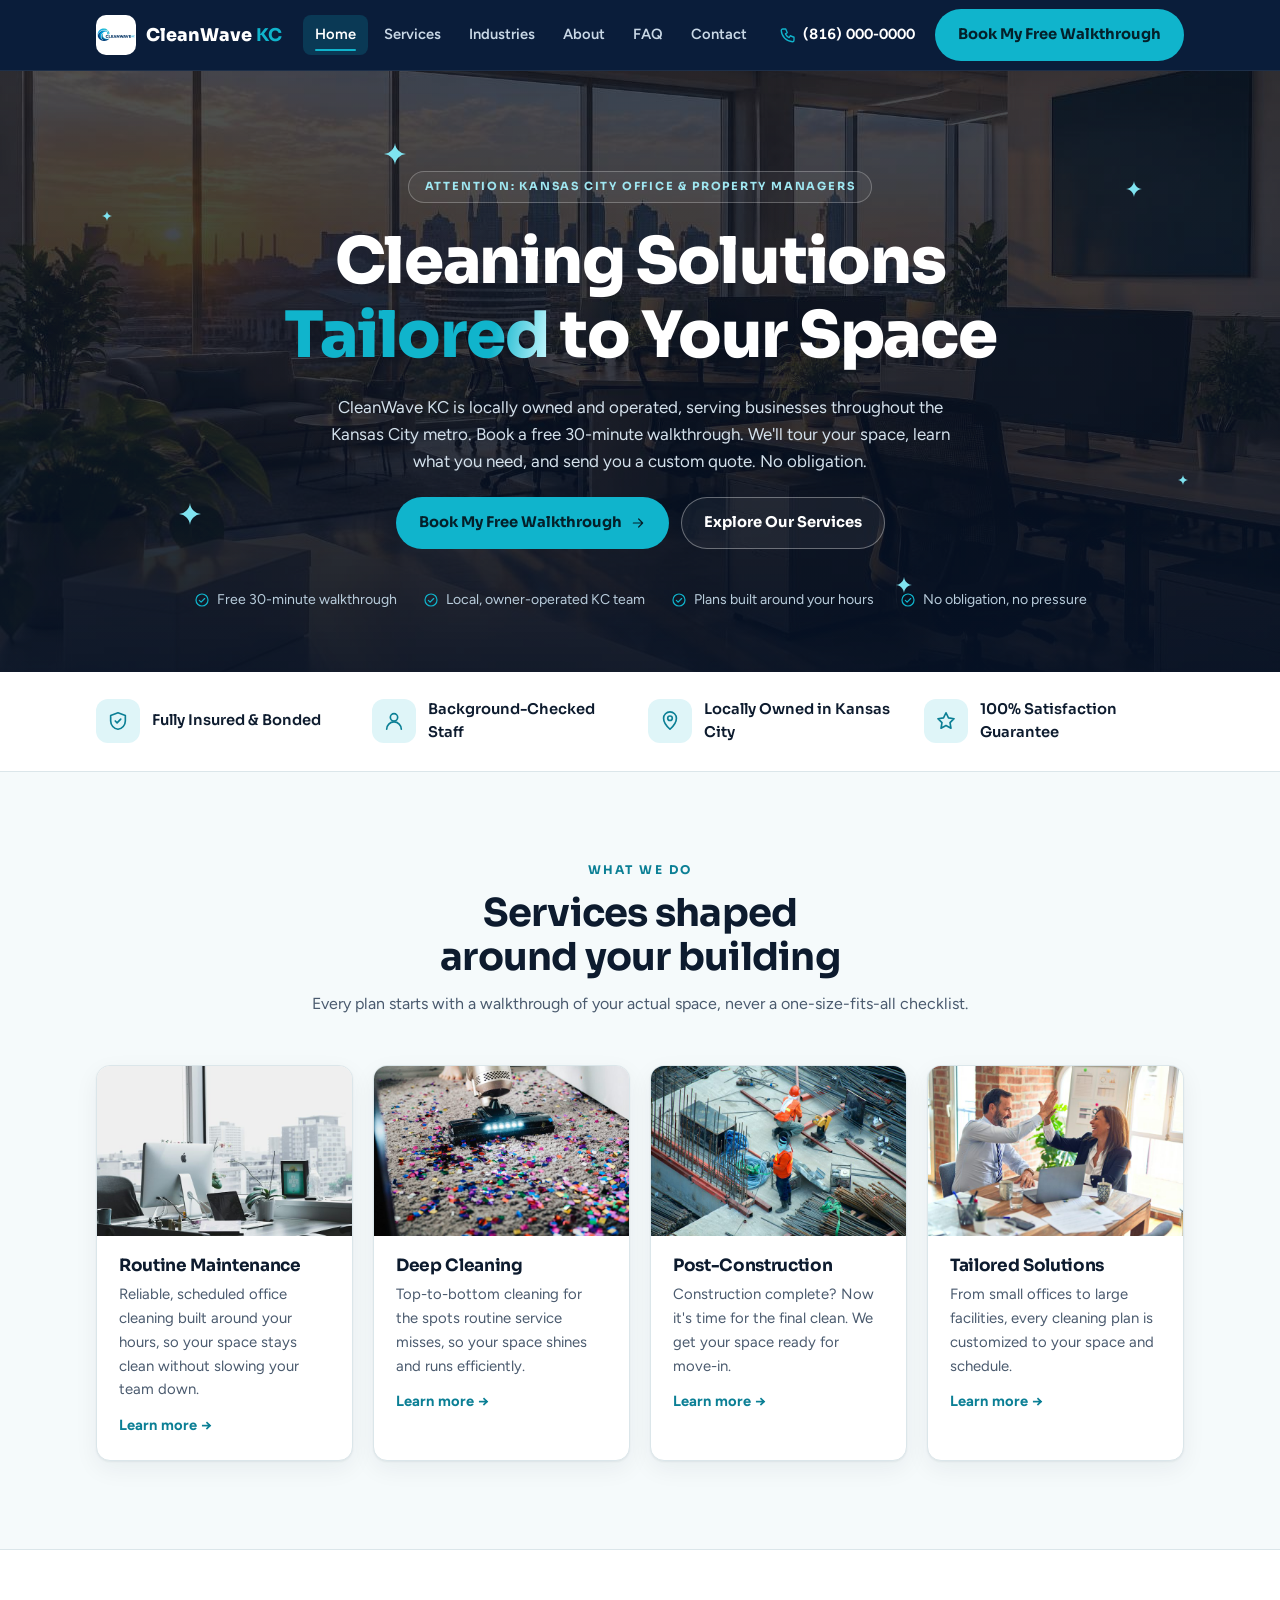
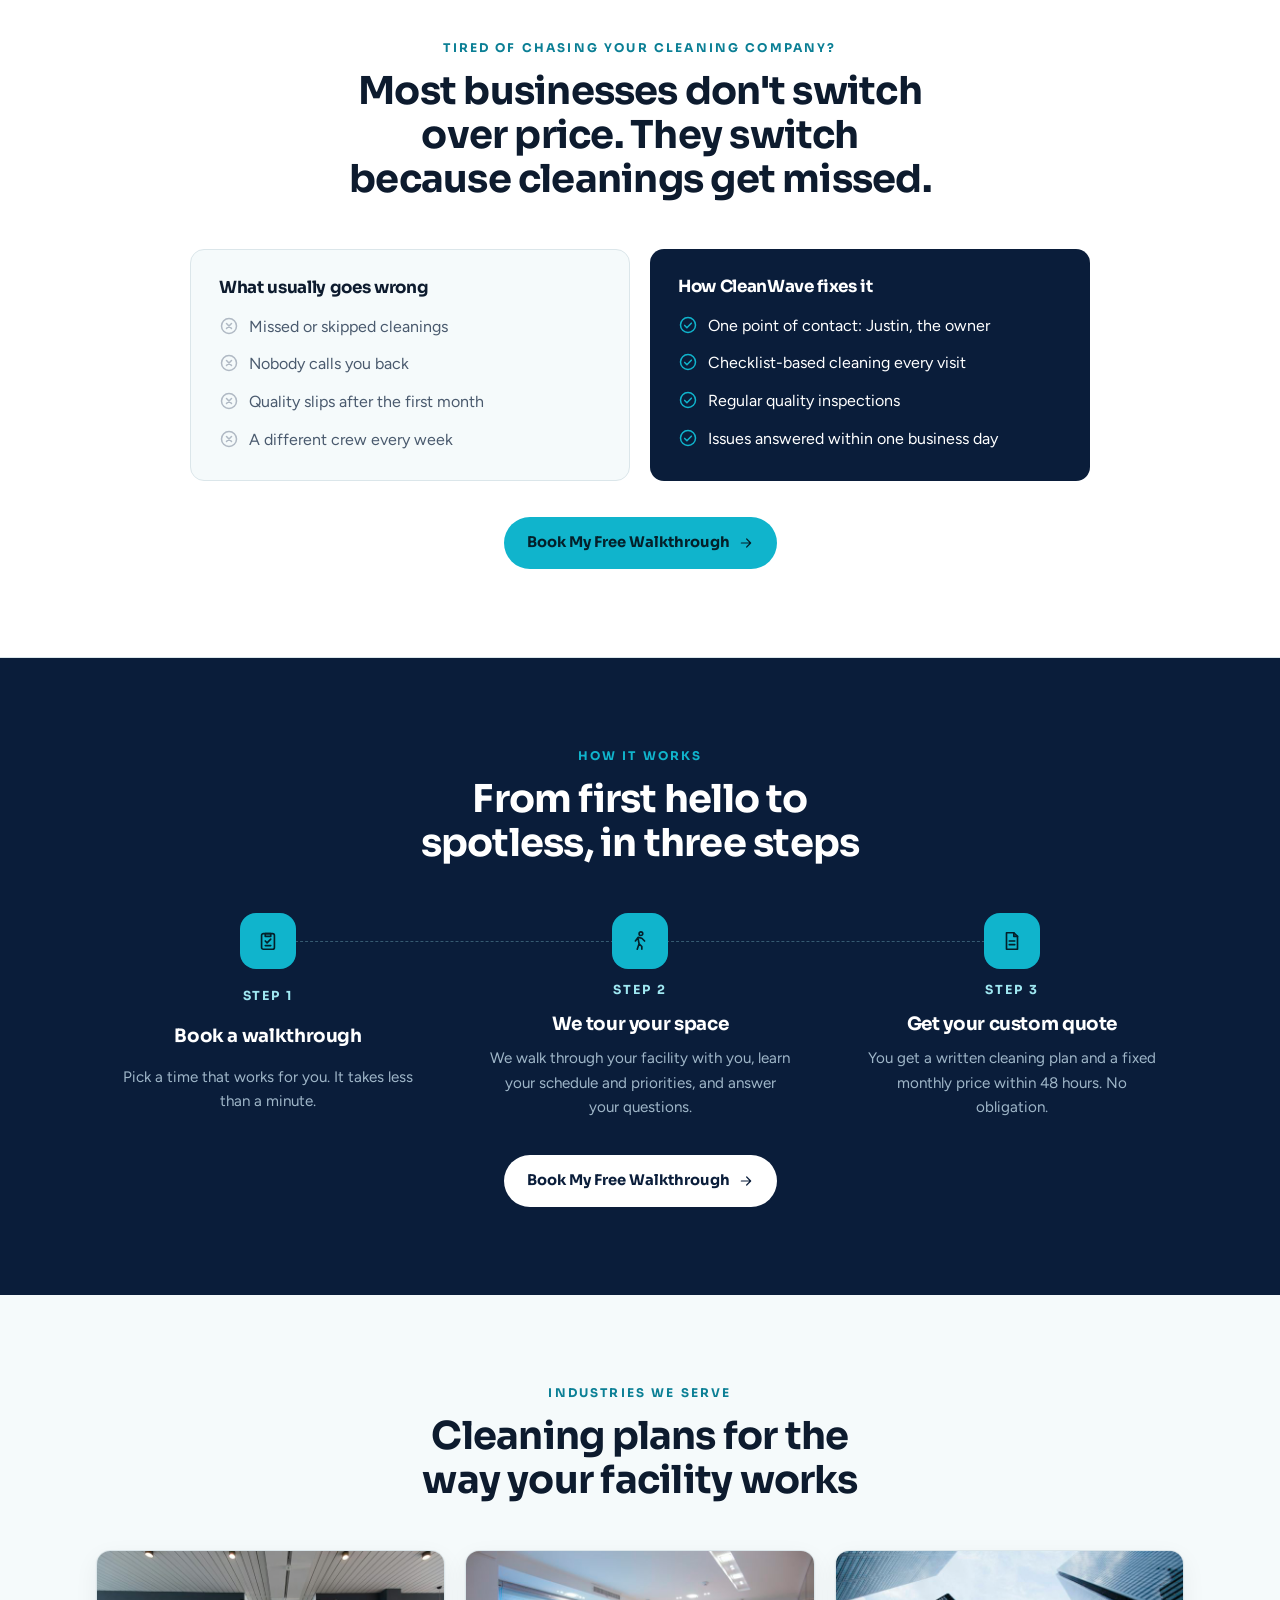
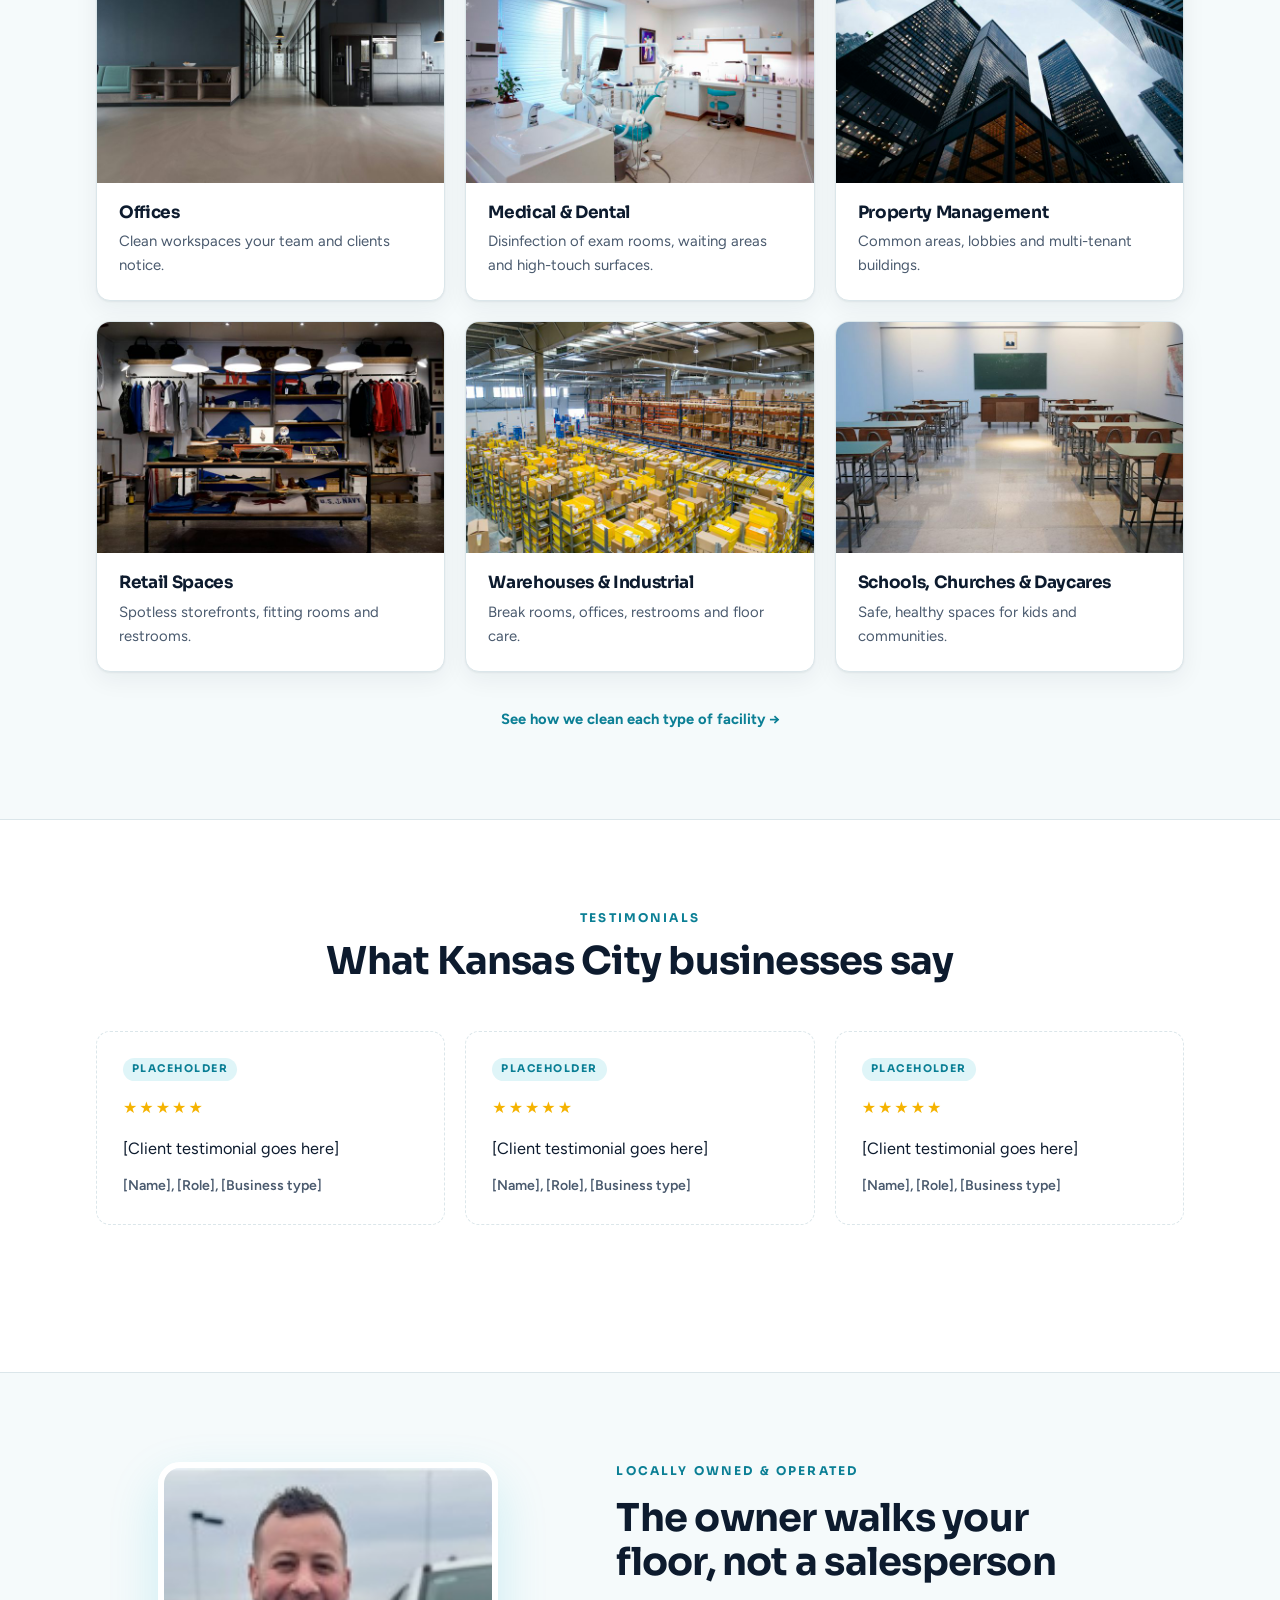
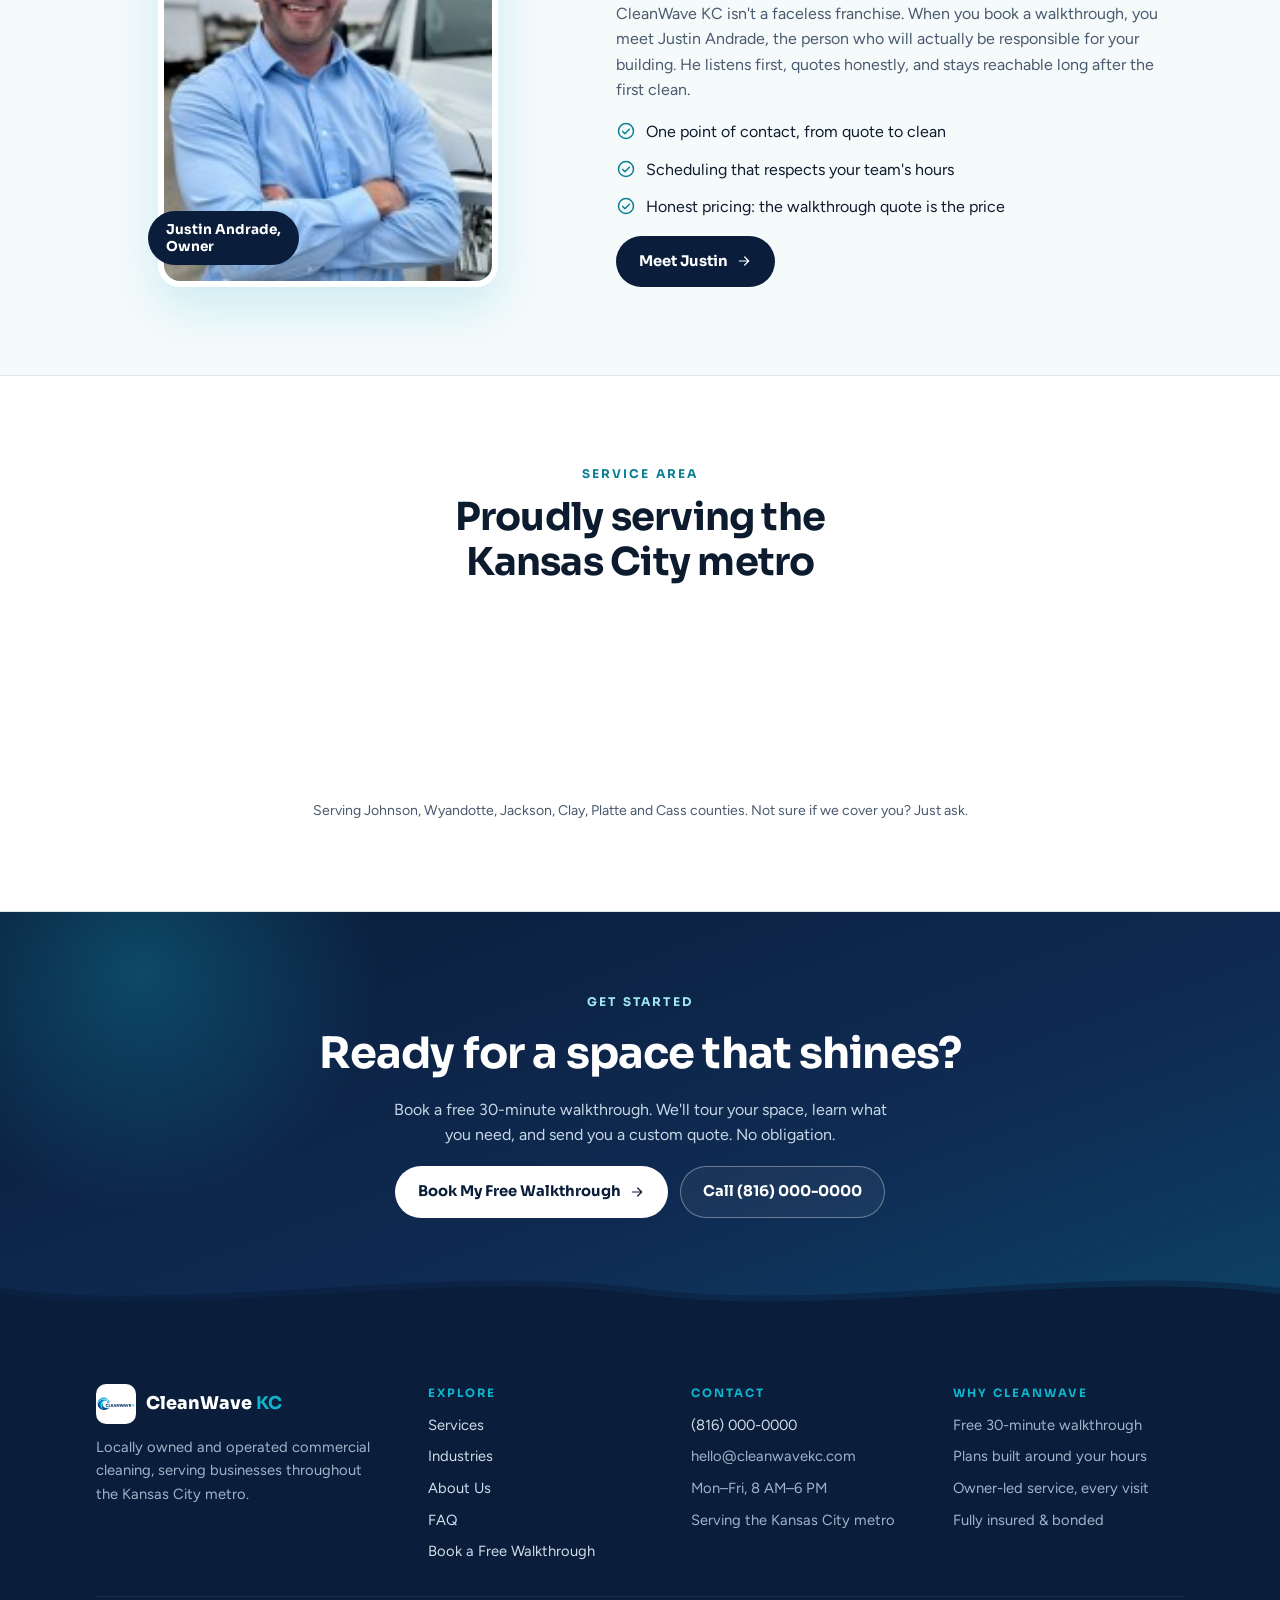
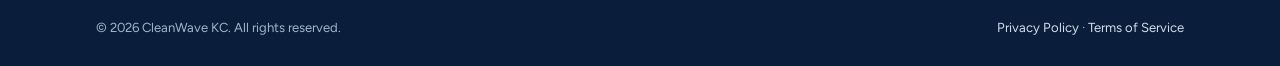
==== index.html @ 4d19da0a "CleanWave KC multi-page website Co-Authored-By: Claude Opus 5.5 <noreply@anthropic.com> Claude-Sessi" ====
<!doctype html>
<html lang="en">
<head>
<meta charset="utf-8">
<meta name="viewport" content="width=device-width, initial-scale=1, viewport-fit=cover">
<title>CleanWave KC</title>
<meta name="claude:viewport-fit-sides" content="cover">
<link rel="preconnect" href="https://fonts.googleapis.com"><link rel="preconnect" href="https://fonts.gstatic.com" crossorigin><link rel="stylesheet" href="https://fonts.googleapis.com/css2?family=Sora:wght@500;600;700;800&family=Figtree:wght@400;500;600;700&display=swap">
<link rel="stylesheet" href="styles.css">
<style>:root{padding-top:env(safe-area-inset-top,0px);padding-bottom:env(safe-area-inset-bottom,0px)}[hidden]{display:none!important}</style>
</head>
<body>
<svg width="0" height="0" style="position:absolute" aria-hidden="true"><defs>
<symbol id="i-check" viewBox="0 0 24 24"><circle cx="12" cy="12" r="9"/><path d="m8 12.5 2.7 2.7L16 9.8"/></symbol>
<symbol id="i-x" viewBox="0 0 24 24"><circle cx="12" cy="12" r="9"/><path d="m9 9 6 6M15 9l-6 6"/></symbol>
<symbol id="i-arrow" viewBox="0 0 24 24"><path d="M5 12h14M13 6l6 6-6 6"/></symbol>
<symbol id="i-phone" viewBox="0 0 24 24"><path d="M5 4h4l2 5-2.5 1.5a11 11 0 0 0 5 5L15 13l5 2v4a2 2 0 0 1-2 2A16 16 0 0 1 3 6a2 2 0 0 1 2-2"/></symbol>
<symbol id="i-mail" viewBox="0 0 24 24"><rect x="3" y="5" width="18" height="14" rx="2"/><path d="m3 7 9 6 9-6"/></symbol>
<symbol id="i-clock" viewBox="0 0 24 24"><circle cx="12" cy="12" r="9"/><path d="M12 7v5l3 2"/></symbol>
<symbol id="i-shield" viewBox="0 0 24 24"><path d="M12 3 4 6v6c0 4.5 3.4 8.3 8 9 4.6-.7 8-4.5 8-9V6z"/><path d="m9 12 2 2 4-4"/></symbol>
<symbol id="i-user" viewBox="0 0 24 24"><circle cx="12" cy="8" r="4"/><path d="M4 21a8 8 0 0 1 16 0"/></symbol>
<symbol id="i-pin" viewBox="0 0 24 24"><path d="M12 21s-7-6.2-7-12a7 7 0 0 1 14 0c0 5.8-7 12-7 12z"/><circle cx="12" cy="9" r="2.5"/></symbol>
<symbol id="i-star" viewBox="0 0 24 24"><path d="m12 3 2.7 5.6 6.1.9-4.4 4.3 1 6.1L12 17l-5.4 2.9 1-6.1-4.4-4.3 6.1-.9z"/></symbol>
<symbol id="i-cal" viewBox="0 0 24 24"><rect x="3" y="5" width="18" height="16" rx="2"/><path d="M3 10h18M8 3v4M16 3v4M9 15l2 2 4-4"/></symbol>
<symbol id="i-clip" viewBox="0 0 24 24"><rect x="5" y="4" width="14" height="17" rx="2"/><path d="M9 4h6v3H9zM9 12l2 2 4-4M9 17h6"/></symbol>
<symbol id="i-walk" viewBox="0 0 24 24"><circle cx="13" cy="4" r="2"/><path d="m9 21 2-6 3 3v3M7 12l3-4 4 1 3 3M11 15l-1-5"/></symbol>
<symbol id="i-doc" viewBox="0 0 24 24"><path d="M6 3h8l4 4v14H6z"/><path d="M14 3v4h4M9 12h6M9 16h6"/></symbol>
<symbol id="i-search" viewBox="0 0 24 24"><circle cx="11" cy="11" r="6"/><path d="m20 20-4.5-4.5"/></symbol>
<symbol id="i-chat" viewBox="0 0 24 24"><path d="M4 5h16v11H9l-5 4z"/></symbol>
<symbol id="i-bolt" viewBox="0 0 24 24"><path d="M13 3 5 14h6l-1 7 8-11h-6z"/></symbol>
<symbol id="i-menu" viewBox="0 0 24 24"><path d="M4 7h16M4 12h16M4 17h16"/></symbol>
<symbol id="i-leaf" viewBox="0 0 24 24"><path d="M5 19c0-8 5-14 15-14 0 10-6 15-14 15"/><path d="M5 19 13 11"/></symbol>
<symbol id="i-key" viewBox="0 0 24 24"><circle cx="8" cy="14" r="4"/><path d="m11 11 9-9M17 5l2 2M15 7l2 2"/></symbol>
</defs></svg>
<header class="top">
  <div class="wrap">
    <a class="logo" href="index.html"><img src="img/logo.png" alt="CleanWave KC logo"><span>CleanWave <b>KC</b></span></a>
    <nav class="nav" aria-label="Main"><a href="index.html" aria-current="page">Home</a><a href="services.html">Services</a><a href="industries.html">Industries</a><a href="about.html">About</a><a href="faq.html">FAQ</a><a href="quote.html">Contact</a></nav>
    <a class="phone" href="tel:+18160000000"><svg class="ico"><use href="#i-phone"/></svg>(816) 000-0000</a>
    <a class="btn btn-teal" href="quote.html">Book My Free Walkthrough</a>
    <button class="burger" id="burger" aria-label="Open menu" aria-expanded="false"><svg class="ico" style="width:26px;height:26px"><use href="#i-menu"/></svg></button>
  </div>
  <nav class="mnav" id="mnav" aria-label="Mobile"><a href="index.html" aria-current="page">Home</a><a href="services.html">Services</a><a href="industries.html">Industries</a><a href="about.html">About</a><a href="faq.html">FAQ</a><a href="quote.html">Contact</a><a href="tel:+18160000000">Call (816) 000-0000</a><a class="btn btn-teal" href="quote.html">Book My Free Walkthrough</a></nav>
</header>
<main>
<section class="hero" style="background-image:url('img/hero.jpg')">
  <div class="wrap">
    <span class="pill">Attention: Kansas City office &amp; property managers</span>
    <h1>Cleaning Solutions <em>Tailored</em> to Your Space</h1>
    <p class="lede">CleanWave KC is locally owned and operated, serving businesses throughout the Kansas City metro. Book a free 30-minute walkthrough. We'll tour your space, learn what you need, and send you a custom quote. No obligation.</p>
    <div class="ctas"><a class="btn btn-teal" href="quote.html">Book My Free Walkthrough <svg class="ico"><use href="#i-arrow"/></svg></a><a class="btn btn-ghost" href="services.html">Explore Our Services</a></div>
    <div class="proof"><span><svg class="ico"><use href="#i-check"/></svg>Free 30-minute walkthrough</span><span><svg class="ico"><use href="#i-check"/></svg>Local, owner-operated KC team</span><span><svg class="ico"><use href="#i-check"/></svg>Plans built around your hours</span><span><svg class="ico"><use href="#i-check"/></svg>No obligation, no pressure</span></div>
  </div>
</section>
<section class="trust" aria-label="Why businesses trust us"><div class="wrap">
  <div><span class="badge"><svg class="ico"><use href="#i-shield"/></svg></span>Fully Insured &amp; Bonded</div>
  <div><span class="badge"><svg class="ico"><use href="#i-user"/></svg></span>Background-Checked Staff</div>
  <div><span class="badge"><svg class="ico"><use href="#i-pin"/></svg></span>Locally Owned in Kansas City</div>
  <div><span class="badge"><svg class="ico"><use href="#i-star"/></svg></span>100% Satisfaction Guarantee</div>
</div></section>
<section class="sec"><div class="wrap">
  <div class="head"><span class="eyebrow">What we do</span><h2>Services shaped around your building</h2><p>Every plan starts with a walkthrough of your actual space, never a one-size-fits-all checklist.</p></div>
  <div class="grid g4"><a class="pcard" href="services.html#routine"><img src="img/svc-routine.jpg" alt="" loading="lazy"><div><h3>Routine Maintenance</h3><p>Reliable, scheduled office cleaning built around your hours, so your space stays clean without slowing your team down.</p><span class="link">Learn more →</span></div></a><a class="pcard" href="services.html#deep"><img src="img/svc-deep.jpg" alt="" loading="lazy"><div><h3>Deep Cleaning</h3><p>Top-to-bottom cleaning for the spots routine service misses, so your space shines and runs efficiently.</p><span class="link">Learn more →</span></div></a><a class="pcard" href="services.html#post"><img src="img/svc-post.jpg" alt="" loading="lazy"><div><h3>Post-Construction</h3><p>Construction complete? Now it's time for the final clean. We get your space ready for move-in.</p><span class="link">Learn more →</span></div></a><a class="pcard" href="services.html#tailored"><img src="img/svc-tailored.jpg" alt="" loading="lazy"><div><h3>Tailored Solutions</h3><p>From small offices to large facilities, every cleaning plan is customized to your space and schedule.</p><span class="link">Learn more →</span></div></a></div>
</div></section>
<section class="sec alt"><div class="wrap">
  <div class="head"><span class="eyebrow">Tired of chasing your cleaning company?</span><h2>Most businesses don't switch over price. They switch because cleanings get missed.</h2></div>
  <div class="vs">
    <div class="bad"><h3>What usually goes wrong</h3><ul class="ticks"><li><svg class="ico"><use href="#i-x"/></svg>Missed or skipped cleanings</li><li><svg class="ico"><use href="#i-x"/></svg>Nobody calls you back</li><li><svg class="ico"><use href="#i-x"/></svg>Quality slips after the first month</li><li><svg class="ico"><use href="#i-x"/></svg>A different crew every week</li></ul></div>
    <div class="good"><h3>How CleanWave fixes it</h3><ul class="ticks"><li><svg class="ico"><use href="#i-check"/></svg>One point of contact: Justin, the owner</li><li><svg class="ico"><use href="#i-check"/></svg>Checklist-based cleaning every visit</li><li><svg class="ico"><use href="#i-check"/></svg>Regular quality inspections</li><li><svg class="ico"><use href="#i-check"/></svg>Issues answered within one business day</li></ul></div>
  </div>
  <div class="center"><a class="btn btn-teal" href="quote.html">Book My Free Walkthrough <svg class="ico"><use href="#i-arrow"/></svg></a></div>
</div></section>
<section class="sec band"><div class="wrap">
  <div class="head"><span class="eyebrow">How it works</span><h2>From first hello to spotless, in three steps</h2></div>
  <div class="steps">
  <div class="step"><span class="badge"><svg class="ico"><use href="#i-clip"/></svg></span><span class="num">Step 1</span><h3>Book a walkthrough</h3><p>Pick a time that works for you. It takes less than a minute.</p></div>
  <div class="step"><span class="badge"><svg class="ico"><use href="#i-walk"/></svg></span><span class="num">Step 2</span><h3>We tour your space</h3><p>We walk through your facility with you, learn your schedule and priorities, and answer your questions.</p></div>
  <div class="step"><span class="badge"><svg class="ico"><use href="#i-doc"/></svg></span><span class="num">Step 3</span><h3>Get your custom quote</h3><p>You get a written cleaning plan and a fixed monthly price within 48 hours. No obligation.</p></div>
</div>
  <div class="center"><a class="btn btn-white" href="quote.html">Book My Free Walkthrough <svg class="ico"><use href="#i-arrow"/></svg></a></div>
</div></section>
<section class="sec"><div class="wrap">
  <div class="head"><span class="eyebrow">Industries we serve</span><h2>Cleaning plans for the way your facility works</h2></div>
  <div class="grid g3"><a class="pcard" href="industries.html"><img src="img/ind-office.jpg" alt="" loading="lazy"><div><h3>Offices</h3><p>Clean workspaces your team and clients notice.</p></div></a><a class="pcard" href="industries.html"><img src="img/ind-medical.jpg" alt="" loading="lazy"><div><h3>Medical &amp; Dental</h3><p>Disinfection of exam rooms, waiting areas and high-touch surfaces.</p></div></a><a class="pcard" href="industries.html"><img src="img/ind-property.jpg" alt="" loading="lazy"><div><h3>Property Management</h3><p>Common areas, lobbies and multi-tenant buildings.</p></div></a><a class="pcard" href="industries.html"><img src="img/ind-retail.jpg" alt="" loading="lazy"><div><h3>Retail Spaces</h3><p>Spotless storefronts, fitting rooms and restrooms.</p></div></a><a class="pcard" href="industries.html"><img src="img/ind-warehouse.jpg" alt="" loading="lazy"><div><h3>Warehouses &amp; Industrial</h3><p>Break rooms, offices, restrooms and floor care.</p></div></a><a class="pcard" href="industries.html"><img src="img/ind-school.jpg" alt="" loading="lazy"><div><h3>Schools, Churches &amp; Daycares</h3><p>Safe, healthy spaces for kids and communities.</p></div></a></div>
  <div class="center"><a class="link" href="industries.html">See how we clean each type of facility →</a></div>
</div></section>
<section class="sec alt"><div class="wrap">
  <div class="head"><span class="eyebrow">Testimonials</span><h2>What Kansas City businesses say</h2></div>
  <div class="grid g3"><figure class="quote-card"><span class="ph">Placeholder</span><span class="stars" aria-label="5 stars">★★★★★</span><blockquote>[Client testimonial goes here]</blockquote><figcaption class="who">[Name], [Role], [Business type]</figcaption></figure><figure class="quote-card"><span class="ph">Placeholder</span><span class="stars" aria-label="5 stars">★★★★★</span><blockquote>[Client testimonial goes here]</blockquote><figcaption class="who">[Name], [Role], [Business type]</figcaption></figure><figure class="quote-card"><span class="ph">Placeholder</span><span class="stars" aria-label="5 stars">★★★★★</span><blockquote>[Client testimonial goes here]</blockquote><figcaption class="who">[Name], [Role], [Business type]</figcaption></figure></div>
  <div class="center"><a class="link" href="#">See our Google reviews → <span class="note">(link placeholder)</span></a></div>
</div></section>
<section class="sec"><div class="wrap owner">
  <div class="photo"><img src="img/justin.jpg" alt="Justin Andrade, owner of CleanWave KC"><span class="tag">Justin Andrade,<br>Owner</span></div>
  <div class="copy">
    <span class="eyebrow">Locally owned &amp; operated</span>
    <h2>The owner walks your floor, not a salesperson</h2>
    <p>CleanWave KC isn't a faceless franchise. When you book a walkthrough, you meet Justin Andrade, the person who will actually be responsible for your building. He listens first, quotes honestly, and stays reachable long after the first clean.</p>
    <ul class="ticks"><li><svg class="ico"><use href="#i-check"/></svg>One point of contact, from quote to clean</li><li><svg class="ico"><use href="#i-check"/></svg>Scheduling that respects your team's hours</li><li><svg class="ico"><use href="#i-check"/></svg>Honest pricing: the walkthrough quote is the price</li></ul>
    <div><a class="btn btn-navy" href="about.html">Meet Justin <svg class="ico"><use href="#i-arrow"/></svg></a></div>
  </div>
</div></section>
<section class="sec alt" id="area"><div class="wrap">
  <div class="head"><span class="eyebrow">Service area</span><h2>Proudly serving the Kansas City metro</h2></div>
  <div class="chips"><span>Kansas City, MO</span><span>Kansas City, KS</span><span>Overland Park</span><span>Olathe</span><span>Lenexa</span><span>Shawnee</span><span>Leawood</span><span>Lee's Summit</span><span>Independence</span><span>Blue Springs</span><span>North Kansas City</span><span>Liberty</span><span>Raytown</span><span>Gladstone</span></div>
  <p class="note area-note">Serving Johnson, Wyandotte, Jackson, Clay, Platte and Cass counties. Not sure if we cover you? Just ask.</p>
</div></section>
<section class="cta"><div class="wrap">
  <span class="eyebrow" style="color:#9fe7f1">Get started</span>
  <h2>Ready for a space that shines?</h2><p>Book a free 30-minute walkthrough. We'll tour your space, learn what you need, and send you a custom quote. No obligation.</p>
  <div class="ctas"><a class="btn btn-white" href="quote.html">Book My Free Walkthrough <svg class="ico"><use href="#i-arrow"/></svg></a><a class="btn btn-ghost" href="tel:+18160000000">Call (816) 000-0000</a></div>
</div></section>
</main>
<footer>
  <div class="wrap">
    <div>
      <a class="logo" href="index.html"><img src="img/logo.png" alt=""><span>CleanWave <b>KC</b></span></a>
      <p style="font-size:.92rem;max-width:32ch">Locally owned and operated commercial cleaning, serving businesses throughout the Kansas City metro.</p>
    </div>
    <div><h4>Explore</h4><ul><li><a href="services.html">Services</a></li><li><a href="industries.html">Industries</a></li><li><a href="about.html">About Us</a></li><li><a href="faq.html">FAQ</a></li><li><a href="quote.html">Book a Free Walkthrough</a></li></ul></div>
    <div><h4>Contact</h4><ul><li><a href="tel:+18160000000">(816) 000-0000</a></li><li>hello@cleanwavekc.com</li><li>Mon–Fri, 8 AM–6 PM</li><li>Serving the Kansas City metro</li></ul></div>
    <div><h4>Why CleanWave</h4><ul><li>Free 30-minute walkthrough</li><li>Plans built around your hours</li><li>Owner-led service, every visit</li><li>Fully insured &amp; bonded</li></ul></div>
    <div class="legal"><span>© 2026 CleanWave KC. All rights reserved.</span><span><a href="privacy-policy.html">Privacy Policy</a> · <a href="terms.html">Terms of Service</a></span></div>
  </div>
</footer>
<script src="site.js"></script>
</body>
</html>
---- styles.css ----
/* CleanWave KC — shared styles. Layout: navy brand bands alternate with pale-mist sections in one 1120px column. */
:root{
  --navy:#0a1d3a; --teal:#10b4cc; --teal-ink:#0b7f95; --teal-soft:#dff5f8;
  --bg:#f5fafb; --surface:#ffffff; --ink:#0d1b2e; --ink-2:#4a5a6e; --line:#dbe6ea; --muted-x:#b0b9c4;
  --on-band:#eaf4f7; --on-band-2:#9fb6c8; --band:#0a1d3a; --band-2:#0f2a52; --btn-dark:#0a1d3a;
  --display:"Sora",ui-sans-serif,system-ui,-apple-system,"Segoe UI",sans-serif;
  --body:"Figtree",ui-sans-serif,system-ui,-apple-system,"Segoe UI",sans-serif;
  --r:14px; --shadow:0 1px 2px rgba(10,29,58,.06),0 8px 24px rgba(10,29,58,.06);
}
@media (prefers-color-scheme: dark){:root:not([data-theme="light"]){
  --bg:#07131f; --surface:#0e1e30; --ink:#e8f1f6; --ink-2:#a3b4c5; --line:#1d3247; --muted-x:#5d6f82;
  --teal-ink:#4fd3e6; --teal-soft:#0f3340; --band:#040d18; --band-2:#0a1c33; --btn-dark:#10b4cc;
  --shadow:0 1px 2px rgba(0,0,0,.3),0 8px 24px rgba(0,0,0,.25); color-scheme:dark }}
:root[data-theme="dark"]{
  --bg:#07131f; --surface:#0e1e30; --ink:#e8f1f6; --ink-2:#a3b4c5; --line:#1d3247; --muted-x:#5d6f82;
  --teal-ink:#4fd3e6; --teal-soft:#0f3340; --band:#040d18; --band-2:#0a1c33; --btn-dark:#10b4cc;
  --shadow:0 1px 2px rgba(0,0,0,.3),0 8px 24px rgba(0,0,0,.25); color-scheme:dark }

*{box-sizing:border-box}
html{scroll-behavior:smooth}
@media (prefers-reduced-motion:reduce){html{scroll-behavior:auto}*{transition:none!important}}
body{margin:0;background:var(--bg);color:var(--ink);font-family:var(--body);font-size:16px;line-height:1.6;-webkit-font-smoothing:antialiased}
body::before{content:"";position:fixed;inset:0 0 auto;height:env(safe-area-inset-top,0px);z-index:60;background:var(--navy)}
img{max-width:100%}
h1,h2,h3{font-family:var(--display);line-height:1.15;text-wrap:balance;margin:0;letter-spacing:-.02em}
p{margin:0}
a{color:inherit}
:focus-visible{outline:3px solid var(--teal);outline-offset:3px;border-radius:6px}
.wrap{max-width:1120px;margin:0 auto;padding-left:max(16px,env(safe-area-inset-left,0px));padding-right:max(16px,env(safe-area-inset-right,0px))}
.sec{padding-block:88px}
.sec.tight{padding-top:0}
.eyebrow{font-family:var(--display);font-size:.75rem;font-weight:700;letter-spacing:.18em;text-transform:uppercase;color:var(--teal-ink)}
.head{display:grid;gap:12px;max-width:660px;margin:0 auto 48px;text-align:center}
.head h2{font-size:clamp(1.7rem,3.4vw,2.4rem)}
.head p{color:var(--ink-2)}
.btn{display:inline-flex;align-items:center;gap:8px;font-family:var(--display);font-weight:700;font-size:.92rem;text-decoration:none;border-radius:999px;padding:13px 22px;border:1.5px solid transparent;cursor:pointer;transition:transform .15s;white-space:nowrap}
.btn:hover{transform:translateY(-1px)}
.btn-teal{background:var(--teal);color:#04202a}
.btn-ghost{border-color:rgba(255,255,255,.35);color:#fff;background:rgba(255,255,255,.05)}
.btn-white{background:#fff;color:#0a1d3a}
.btn-navy{background:var(--btn-dark);color:#fff}
.ico{width:22px;height:22px;stroke:currentColor;fill:none;stroke-width:1.8;stroke-linecap:round;stroke-linejoin:round}
.btn .ico{width:16px;height:16px}
.center{display:flex;justify-content:center;margin-top:36px}
.link{font-weight:700;font-size:.92rem;color:var(--teal-ink);text-decoration:none}
.link:hover{text-decoration:underline}
.note{font-size:.88rem;color:var(--ink-2)}

/* header */
.top{position:sticky;top:env(safe-area-inset-top,0px);z-index:50;background:var(--navy);color:#fff;border-bottom:1px solid rgba(255,255,255,.08)}
.top .wrap{display:flex;align-items:center;gap:20px;height:70px}
.logo{display:flex;align-items:center;gap:10px;text-decoration:none;font-family:var(--display);font-weight:800;font-size:1.1rem;color:#fff}
.logo img{width:40px;height:40px;border-radius:10px;background:#fff}
.logo b{color:var(--teal)}
.nav{display:flex;gap:4px;margin-left:auto}
.nav a{text-decoration:none;font-weight:600;font-size:.92rem;color:#c9d8e6;padding:8px 12px;border-radius:8px}
.nav a:hover{color:#fff;background:rgba(255,255,255,.06)}
.nav a[aria-current="page"]{color:#fff;background:rgba(16,180,204,.18)}
.phone{display:flex;align-items:center;gap:6px;text-decoration:none;font-weight:700;font-size:.92rem;font-variant-numeric:tabular-nums;color:#fff}
.phone .ico{width:18px;height:18px;color:var(--teal)}
.burger{display:none;margin-left:auto;background:none;border:0;color:#fff;padding:8px;cursor:pointer}
.mnav{display:none}
@media (max-width:1060px){
  .nav,.top .phone,.top .btn{display:none}
  .burger{display:block}
  .mnav.open{display:grid;gap:2px;padding:6px max(16px,env(safe-area-inset-right,0px)) 18px max(16px,env(safe-area-inset-left,0px));background:var(--navy)}
  .mnav a{padding:11px 0;text-decoration:none;font-weight:600;color:#dbe7f1;border-bottom:1px solid rgba(255,255,255,.07)}
  .mnav a[aria-current="page"]{color:var(--teal)}
  .mnav .btn{margin-top:12px;justify-content:center;border:0;color:#04202a}
}

/* heroes */
.hero{position:relative;color:#fff;background:#0a1d3a center/cover no-repeat;overflow:hidden}
.hero::before{content:"";position:absolute;inset:0;background:linear-gradient(180deg,rgba(6,18,38,.7) 0%,rgba(6,18,38,.8) 60%,rgba(6,18,38,.93) 100%)}
.hero .wrap{position:relative;display:grid;justify-items:center;text-align:center;gap:22px;padding-block:100px 60px}
.pill{border:1px solid rgba(255,255,255,.25);border-radius:999px;padding:6px 16px;font-family:var(--display);font-size:.7rem;font-weight:700;letter-spacing:.16em;color:#9fe7f1;background:rgba(255,255,255,.05);text-transform:uppercase}
.hero h1{font-size:clamp(2.3rem,6vw,4rem);font-weight:800;max-width:15ch}
.hero h1 em{font-style:normal;color:var(--teal)}
.hero .lede{max-width:58ch;color:#d4e1ec;font-size:1.06rem}
.ctas{display:flex;gap:12px;flex-wrap:wrap;justify-content:center}
.proof{display:flex;flex-wrap:wrap;justify-content:center;gap:10px 26px;margin-top:18px;font-size:.88rem;color:#b9cddc}
.proof span{display:flex;align-items:center;gap:7px}
.proof .ico{width:16px;height:16px;color:var(--teal)}
/* inner page hero: left-aligned, image shows through more */
.phero::before{background:linear-gradient(90deg,rgba(6,18,38,.92) 0%,rgba(6,18,38,.75) 45%,rgba(6,18,38,.35) 100%)}
.phero .wrap{justify-items:start;text-align:left;padding-block:96px 84px;gap:18px}
.phero h1{font-size:clamp(2.1rem,5vw,3.4rem);max-width:17ch}
.phero .ctas{justify-content:flex-start}
.crumbs{font-size:.84rem;color:#9fb6c8;display:flex;gap:8px}
.crumbs a{color:#cfdeea;text-decoration:none}
.crumbs a:hover{color:#fff}
.phero.small .wrap{padding-block:72px 60px}
@media (max-width:640px){.phero::before{background:linear-gradient(180deg,rgba(6,18,38,.78),rgba(6,18,38,.9))}}

/* trust bar */
.trust{background:var(--surface);border-bottom:1px solid var(--line)}
.trust .wrap{display:grid;grid-template-columns:repeat(4,1fr);gap:16px;padding-block:26px}
.trust div{display:flex;align-items:center;gap:12px;font-family:var(--display);font-weight:600;font-size:.92rem}
.badge{flex:none;width:44px;height:44px;border-radius:12px;display:grid;place-items:center;background:var(--teal-soft);color:var(--teal-ink)}
@media (max-width:760px){.trust .wrap{grid-template-columns:1fr 1fr}}

/* grids & cards */
.grid{display:grid;gap:20px}
.g4{grid-template-columns:repeat(4,1fr)} .g3{grid-template-columns:repeat(3,1fr)} .g2{grid-template-columns:repeat(2,1fr)}
@media (max-width:980px){.g4,.g3{grid-template-columns:1fr 1fr}}
@media (max-width:600px){.g4,.g3,.g2{grid-template-columns:1fr}}
.card{background:var(--surface);border:1px solid var(--line);border-radius:var(--r);padding:24px;display:grid;align-content:start;gap:10px;box-shadow:var(--shadow);min-width:0}
.card .badge{margin-bottom:6px}
.card h3{font-size:1.06rem}
.card p{color:var(--ink-2);font-size:.94rem}
.pcard{background:var(--surface);border:1px solid var(--line);border-radius:var(--r);overflow:hidden;display:grid;grid-template-rows:auto 1fr;box-shadow:var(--shadow);text-decoration:none;color:inherit;min-width:0;transition:transform .2s}
a.pcard:hover{transform:translateY(-3px)}
.pcard img{display:block;width:100%;aspect-ratio:3/2;object-fit:cover}
.pcard div{padding:20px 22px 22px;display:grid;gap:8px;align-content:start}
.pcard h3{font-size:1.06rem}
.pcard p{color:var(--ink-2);font-size:.93rem}
.pcard .link{margin-top:4px}

/* surface band */
.alt{background:var(--surface);border-block:1px solid var(--line)}

/* switching */
.vs{display:grid;grid-template-columns:1fr 1fr;gap:20px;max-width:900px;margin:0 auto}
@media (max-width:700px){.vs{grid-template-columns:1fr}}
.vs > div{border-radius:var(--r);padding:28px;display:grid;gap:16px;align-content:start}
.vs .bad{background:var(--bg);border:1px solid var(--line)}
.vs .good{background:#0a1d3a;color:#fff}
.vs h3{font-size:1.05rem}
.ticks{list-style:none;margin:0;padding:0;display:grid;gap:12px}
.ticks li{display:flex;gap:10px;align-items:flex-start}
.ticks .ico{flex:none;width:20px;height:20px;margin-top:2px;color:var(--teal-ink)}
.vs .bad li{color:var(--ink-2)} .vs .bad .ico{color:var(--muted-x)}
.vs .good .ico{color:var(--teal)}

/* how it works band */
.band{background:var(--band);color:var(--on-band)}
.band h2{color:#fff}
.band .head p{color:var(--on-band-2)} .band .eyebrow{color:var(--teal)}
.steps{display:grid;grid-template-columns:repeat(3,1fr);gap:28px;position:relative}
.steps::before{content:"";position:absolute;top:28px;left:16%;right:16%;border-top:1.5px dashed rgba(159,231,241,.3)}
.step{display:grid;justify-items:center;text-align:center;gap:12px;position:relative}
.step .badge{width:56px;height:56px;border-radius:16px;background:var(--teal);color:#04202a}
.step .num{font-family:var(--display);font-weight:700;font-size:.78rem;letter-spacing:.16em;text-transform:uppercase;color:#9fe7f1}
.step h3{font-size:1.15rem;color:#fff}
.step p{color:var(--on-band-2);max-width:30ch;font-size:.95rem}
@media (max-width:760px){.steps{grid-template-columns:1fr}.steps::before{display:none}}
.light-steps .step h3{color:var(--ink)} .light-steps .step p{color:var(--ink-2)} .light-steps .step .num{color:var(--teal-ink)} .light-steps.steps::before{border-color:var(--line)}

/* split rows */
.split{display:grid;grid-template-columns:1fr 1fr;gap:56px;align-items:center}
.split + .split{margin-top:72px}
.split.flip .media{order:2}
.split .media img{display:block;width:100%;aspect-ratio:4/3;object-fit:cover;border-radius:18px;box-shadow:var(--shadow)}
.split .copy{display:grid;gap:14px;min-width:0}
.split h2{font-size:clamp(1.6rem,3vw,2.1rem)}
.split .copy > p{color:var(--ink-2)}
.tagline{font-family:var(--display);font-weight:600;font-size:.84rem;color:var(--teal-ink)}
@media (max-width:860px){.split{grid-template-columns:1fr;gap:24px}.split.flip .media{order:0}}

/* checklist */
.checks{list-style:none;margin:0;padding:24px;display:grid;grid-template-columns:1fr 1fr;gap:14px 24px;background:var(--surface);border:1px solid var(--line);border-radius:var(--r);box-shadow:var(--shadow)}
@media (max-width:520px){.checks{grid-template-columns:1fr}}
.checks li{display:flex;gap:10px;align-items:flex-start;font-weight:500}
.checks .ico{flex:none;width:20px;height:20px;color:var(--teal-ink);margin-top:2px}

/* testimonials */
.quote-card{background:var(--surface);border:1px dashed var(--line);border-radius:var(--r);padding:26px;display:grid;gap:14px;align-content:start;margin:0}
.stars{color:#f5b301;letter-spacing:2px}
.quote-card blockquote{margin:0;font-size:1.02rem}
.quote-card .who{font-size:.88rem;color:var(--ink-2);font-weight:600}
.ph{font-family:var(--display);font-size:.66rem;font-weight:700;letter-spacing:.14em;text-transform:uppercase;color:var(--teal-ink);background:var(--teal-soft);border-radius:999px;padding:3px 9px;justify-self:start}

/* owner */
.owner{display:grid;grid-template-columns:.9fr 1.1fr;gap:56px;align-items:center}
@media (max-width:860px){.owner{grid-template-columns:1fr}}
.photo{position:relative;justify-self:center;width:min(340px,100%)}
.photo img{display:block;width:100%;aspect-ratio:4/5;object-fit:cover;border-radius:22px;border:6px solid var(--surface);box-shadow:0 20px 50px rgba(16,180,204,.18)}
.photo .tag{position:absolute;left:-10px;bottom:22px;background:#0a1d3a;color:#fff;border-radius:999px;padding:10px 18px;font-family:var(--display);font-weight:700;font-size:.85rem;line-height:1.25}
.owner .copy{display:grid;gap:16px}
.owner h2{font-size:clamp(1.7rem,3.4vw,2.4rem)}
.owner .copy > p{color:var(--ink-2)}

/* chips */
.chips{display:flex;flex-wrap:wrap;justify-content:center;gap:10px;max-width:860px;margin:0 auto}
.chips span{background:var(--bg);border:1px solid var(--line);border-radius:999px;padding:8px 16px;font-weight:600;font-size:.92rem}
.area-note{text-align:center;margin-top:24px}

/* faq */
.faq{max-width:780px;margin:0 auto;display:grid;gap:12px}
.faq h3{font-size:.8rem;letter-spacing:.16em;text-transform:uppercase;color:var(--teal-ink);margin:24px 0 4px}
.faq h3:first-child{margin-top:0}
.faq details{background:var(--surface);border:1px solid var(--line);border-radius:12px;padding:0 22px}
.faq summary{cursor:pointer;list-style:none;display:flex;justify-content:space-between;align-items:center;gap:16px;padding:18px 0;font-family:var(--display);font-weight:600}
.faq summary::-webkit-details-marker{display:none}
.faq summary::after{content:"+";font-size:1.4rem;color:var(--teal-ink);flex:none;transition:transform .2s}
.faq details[open] summary::after{transform:rotate(45deg)}
.faq details p{padding-bottom:18px;color:var(--ink-2)}

/* CTA band */
.cta{background:linear-gradient(160deg,var(--band) 0%,var(--band-2) 60%,#0a5a7a 140%);color:#fff;text-align:center}
.cta .wrap{display:grid;justify-items:center;gap:18px;padding-block:80px}
.cta h2{font-size:clamp(1.9rem,4vw,2.7rem)}
.cta p{color:#c6d7e5;max-width:52ch}

/* quote page */
.qgrid{display:grid;grid-template-columns:1.25fr .75fr;gap:40px;align-items:start}
@media (max-width:900px){.qgrid{grid-template-columns:1fr}}
.aside{display:grid;gap:20px}
.contact{display:grid;gap:16px;background:#0a1d3a;color:#fff;border-radius:18px;padding:26px}
.contact h3{font-size:1.05rem}
.contact .row{display:flex;align-items:center;gap:12px}
.contact .badge{background:rgba(16,180,204,.15);color:var(--teal);width:40px;height:40px}
.contact small{display:block;color:#8fa9bd;font-size:.74rem;text-transform:uppercase;letter-spacing:.1em;font-weight:600}
.contact a,.contact .v{font-weight:700;text-decoration:none;font-variant-numeric:tabular-nums;color:#fff}
.form{background:var(--surface);color:var(--ink);border:1px solid var(--line);border-radius:20px;padding:30px;box-shadow:var(--shadow);min-width:0}
.progress{display:flex;gap:6px;margin-bottom:6px}
.progress i{flex:1;height:5px;border-radius:9px;background:var(--line)}
.progress i.on{background:var(--teal)}
.stepl{font-size:.8rem;font-weight:600;color:var(--ink-2);margin-bottom:18px}
.fields{display:grid;grid-template-columns:1fr 1fr;gap:14px}
@media (max-width:520px){.fields{grid-template-columns:1fr}}
.full{grid-column:1/-1}
.f label{display:block;font-size:.84rem;font-weight:600;margin-bottom:6px}
.f input,.f select,.f textarea{width:100%;font:inherit;font-size:.95rem;color:var(--ink);background:var(--bg);border:1.5px solid var(--line);border-radius:10px;padding:11px 12px}
.f input:focus,.f select:focus,.f textarea:focus{outline:none;border-color:var(--teal)}
.f textarea{min-height:84px;resize:vertical}
.boxes{display:grid;grid-template-columns:1fr 1fr;gap:8px}
@media (max-width:520px){.boxes{grid-template-columns:1fr}}
.boxes label,.consent{display:flex;gap:9px;align-items:flex-start;font-weight:500;font-size:.88rem;margin:0}
.boxes input,.consent input{width:auto;margin-top:4px;accent-color:#10b4cc}
.consent{font-size:.78rem;color:var(--ink-2);line-height:1.5}
.consent a{color:var(--teal-ink)}
fieldset.qs{border:0;padding:0;margin:0;min-width:0}
.factions{display:flex;justify-content:space-between;gap:12px;margin-top:22px}
.btn-back{background:none;border:1.5px solid var(--line);color:var(--ink)}
.err{color:#d9480f;font-size:.85rem;font-weight:600;margin-top:12px}
.embed-note{margin-top:14px;font-size:.78rem;color:var(--ink-2);display:flex;gap:6px;align-items:flex-start}
.embed-note .ico{width:15px;height:15px;flex:none;margin-top:2px;color:var(--teal-ink)}

/* docs & messages */
.doc{max-width:760px;margin:0 auto;display:grid;gap:16px}
.doc h2{font-size:1.2rem;margin-top:16px}
.doc p,.doc li{color:var(--ink-2)}
.doc ul{margin:0;padding-left:20px;display:grid;gap:6px}
.doc a{color:var(--teal-ink)}
.cal{max-width:760px;margin:0 auto;border:2px dashed var(--line);border-radius:18px;background:var(--surface);padding:36px 20px;display:grid;gap:14px;justify-items:center;text-align:center}
.slots{display:flex;flex-wrap:wrap;gap:8px;justify-content:center}
.slots span{border:1.5px solid var(--line);border-radius:10px;padding:8px 14px;font-weight:600;font-size:.9rem;font-variant-numeric:tabular-nums}

/* footer */
footer{background:var(--band);color:var(--on-band-2)}
footer .wrap{display:grid;grid-template-columns:1.3fr 1fr 1fr 1fr;gap:32px;padding-block:56px 28px}
@media (max-width:860px){footer .wrap{grid-template-columns:1fr 1fr}}
@media (max-width:520px){footer .wrap{grid-template-columns:1fr}}
footer h4{margin:0 0 12px;font-family:var(--display);font-size:.72rem;letter-spacing:.18em;text-transform:uppercase;color:var(--teal)}
footer ul{list-style:none;margin:0;padding:0;display:grid;gap:8px;font-size:.92rem}
footer a{text-decoration:none;color:#cfdeea}
footer a:hover{color:#fff}
footer .logo{margin-bottom:12px}
footer .legal{grid-column:1/-1;border-top:1px solid rgba(255,255,255,.08);padding-top:20px;display:flex;flex-wrap:wrap;justify-content:space-between;gap:10px;font-size:.82rem}

/* ================= ANIMATIONS ================= */
@keyframes rise{from{opacity:0;transform:translateY(22px)}to{opacity:1;transform:none}}
@keyframes kenburns{from{transform:scale(1.12)}to{transform:scale(1)}}
@keyframes shimmer{0%{background-position:200% 0}100%{background-position:-200% 0}}
@keyframes twinkle{0%,100%{opacity:.15;transform:scale(.6) rotate(0)}50%{opacity:1;transform:scale(1) rotate(45deg)}}
@keyframes floaty{0%,100%{transform:translateY(0)}50%{transform:translateY(-10px)}}
@keyframes drawline{from{transform:scaleX(0)}to{transform:scaleX(1)}}
@keyframes pop{0%{transform:scale(.6);opacity:0}70%{transform:scale(1.08);opacity:1}100%{transform:scale(1)}}
@keyframes wave{from{transform:translateX(0)}to{transform:translateX(-50%)}}
@keyframes shine{from{left:-60%}to{left:130%}}
@keyframes pulse-ring{0%{box-shadow:0 0 0 0 rgba(16,180,204,.55)}80%,100%{box-shadow:0 0 0 14px rgba(16,180,204,0)}}
@keyframes slidein{from{opacity:0;transform:translateX(24px)}to{opacity:1;transform:none}}

/* hero: slow photo zoom + staggered entrance */
.hero .bgzoom{position:absolute;inset:0;background:inherit;background-size:cover;background-position:center;animation:kenburns 14s ease-out both;z-index:0}
.hero::before{z-index:1}
.hero .wrap{z-index:2}
.hero .wrap > *{animation:rise .8s cubic-bezier(.2,.7,.2,1) both}
.hero .wrap > *:nth-child(1){animation-delay:.05s}
.hero .wrap > *:nth-child(2){animation-delay:.18s}
.hero .wrap > *:nth-child(3){animation-delay:.32s}
.hero .wrap > *:nth-child(4){animation-delay:.46s}
.hero .wrap > *:nth-child(5){animation-delay:.6s}
.hero h1 em{background:linear-gradient(100deg,#10b4cc 0%,#10b4cc 40%,#b9f3fb 50%,#10b4cc 60%,#10b4cc 100%);background-size:200% 100%;-webkit-background-clip:text;background-clip:text;color:transparent;animation:shimmer 4.5s linear 1.2s infinite}
.spark{position:absolute;z-index:1;width:18px;height:18px;color:#7fe3f0;pointer-events:none;animation:twinkle 3.6s ease-in-out infinite}
.spark svg{width:100%;height:100%;fill:currentColor}

/* header gets a shadow and tighter height once you scroll */
.top{transition:box-shadow .3s,background .3s}
.top .wrap{transition:height .3s}
.top.scrolled{box-shadow:0 10px 30px rgba(4,12,26,.35)}
.top.scrolled .wrap{height:60px}

/* buttons: arrow nudge, shine sweep, pulsing primary */
.btn{position:relative;overflow:hidden}
.btn .ico{transition:transform .25s}
.btn:hover .ico{transform:translateX(4px)}
.btn-teal::after,.btn-white::after{content:"";position:absolute;top:0;left:-60%;width:40%;height:100%;background:linear-gradient(100deg,transparent,rgba(255,255,255,.55),transparent);transform:skewX(-20deg);pointer-events:none}
.btn-teal:hover::after,.btn-white:hover::after{animation:shine .7s ease}
.top .btn-teal{animation:pulse-ring 2.6s ease-out 2s infinite}

/* scroll reveal (only applied by script to content below the fold, so the first screen is always complete) */
.rv{opacity:0;transform:translateY(28px);transition:opacity .75s cubic-bezier(.2,.7,.2,1),transform .75s cubic-bezier(.2,.7,.2,1);transition-delay:var(--d,0s)}
.rv.rv-left{transform:translateX(-36px)}
.rv.rv-right{transform:translateX(36px)}
.rv.rv-zoom{transform:scale(.94)}
.rv.in{opacity:1;transform:none}

/* cards: lift + photo zoom */
.card,.pcard,.quote-card{transition:transform .35s cubic-bezier(.2,.7,.2,1),box-shadow .35s}
.card:hover,.quote-card:hover{transform:translateY(-4px);box-shadow:0 16px 36px rgba(10,29,58,.12)}
.pcard img{transition:transform .8s cubic-bezier(.2,.7,.2,1)}
.pcard:hover img{transform:scale(1.07)}
a.pcard:hover{box-shadow:0 18px 40px rgba(10,29,58,.14)}
.card .badge,.trust .badge{transition:transform .35s,background .35s,color .35s}
.card:hover .badge,.trust div:hover .badge{transform:rotate(-8deg) scale(1.08);background:var(--teal);color:#04202a}
.split .media{overflow:hidden;border-radius:18px}
.split .media img{transition:transform 1s cubic-bezier(.2,.7,.2,1)}
.split:hover .media img{transform:scale(1.04)}

/* how-it-works: dashed line draws in, badges pop in turn */
.steps::before{transform-origin:left;transform:scaleX(1)}
.steps.rv{opacity:1;transform:none}
.steps.rv::before{transform:scaleX(0)}
.steps.rv.in::before{animation:drawline 1.2s .2s ease-out both}
.steps.rv .step{opacity:0}
.steps.rv.in .step{animation:rise .7s cubic-bezier(.2,.7,.2,1) both}
.steps.rv.in .step .badge{animation:pop .6s cubic-bezier(.2,.7,.2,1) both}
.steps.rv.in .step:nth-child(1),.steps.rv.in .step:nth-child(1) .badge{animation-delay:.25s}
.steps.rv.in .step:nth-child(2),.steps.rv.in .step:nth-child(2) .badge{animation-delay:.6s}
.steps.rv.in .step:nth-child(3),.steps.rv.in .step:nth-child(3) .badge{animation-delay:.95s}

/* owner photo floats gently, name tag slides in */
.photo img{animation:floaty 6s ease-in-out infinite}
.photo .tag{animation:slidein .8s .4s both}

/* switching section: ticks appear one by one */
.vs.in li,.checks.in li{animation:rise .5s cubic-bezier(.2,.7,.2,1) both}
.vs li,.checks li{animation-delay:calc(var(--i,0) * 90ms + .2s)}
.vs.rv,.checks.rv{transform:none}
.vs.rv li,.checks.rv li{opacity:0}
.vs.rv.in li,.checks.rv.in li{opacity:1}

/* chips pop in sequence; hover tint */
.chips span{transition:background .25s,color .25s,border-color .25s,transform .25s}
.chips span:hover{background:var(--teal);border-color:var(--teal);color:#04202a;transform:translateY(-2px)}
.chips.rv{transform:none;opacity:1}
.chips.rv span{opacity:0}
.chips.rv.in span{animation:pop .45s cubic-bezier(.2,.7,.2,1) both;animation-delay:calc(var(--i,0) * 45ms)}

/* FAQ: answer slides open */
.faq details[open] p{animation:rise .4s ease both}
.faq details{transition:border-color .25s,box-shadow .25s}
.faq details:hover{border-color:var(--teal)}
.faq details[open]{box-shadow:var(--shadow)}

/* quote form: steps slide, progress fills */
.progress i{position:relative;overflow:hidden;background:var(--line)}
.progress i::after{content:"";position:absolute;inset:0;background:var(--teal);transform:scaleX(0);transform-origin:left;transition:transform .5s cubic-bezier(.2,.7,.2,1)}
.progress i.on{background:var(--line)}
.progress i.on::after{transform:scaleX(1)}
fieldset.qs:not([hidden]){animation:slidein .45s cubic-bezier(.2,.7,.2,1) both}
.f input,.f select,.f textarea{transition:border-color .2s,box-shadow .2s}
.f input:focus,.f select:focus,.f textarea:focus{box-shadow:0 0 0 4px rgba(16,180,204,.15)}

/* CTA band: drifting glow + animated wave edge */
.cta{position:relative;overflow:hidden}
.cta::before{content:"";position:absolute;width:520px;height:520px;border-radius:50%;background:radial-gradient(circle,rgba(16,180,204,.28),transparent 65%);top:-200px;left:-120px;animation:floaty 9s ease-in-out infinite;pointer-events:none}
.cta .wrap{position:relative;padding-bottom:110px}
.waves{position:absolute;left:0;bottom:-1px;width:100%;height:70px;overflow:hidden;pointer-events:none}
.waves svg{position:absolute;bottom:0;left:0;width:200%;height:100%;animation:wave 14s linear infinite}
.waves svg.w2{animation-duration:22s;opacity:.5;bottom:6px}
.waves path{fill:var(--band)}

/* trust bar items rise in on load */
.trust .wrap > div{animation:rise .6s cubic-bezier(.2,.7,.2,1) both}
.trust .wrap > div:nth-child(1){animation-delay:.7s}
.trust .wrap > div:nth-child(2){animation-delay:.8s}
.trust .wrap > div:nth-child(3){animation-delay:.9s}
.trust .wrap > div:nth-child(4){animation-delay:1s}

/* nav underline grow */
.nav a{position:relative}
.nav a::after{content:"";position:absolute;left:12px;right:12px;bottom:4px;height:2px;border-radius:2px;background:var(--teal);transform:scaleX(0);transition:transform .25s}
.nav a:hover::after,.nav a[aria-current="page"]::after{transform:scaleX(1)}
.mnav.open{animation:rise .3s ease both}

@media (prefers-reduced-motion:reduce){
  *,*::before,*::after{animation:none!important;transition:none!important}
  .rv,.steps.rv .step,.vs.rv li,.checks.rv li,.chips.rv span{opacity:1!important;transform:none!important}
  .steps.rv::before{transform:none!important}
}
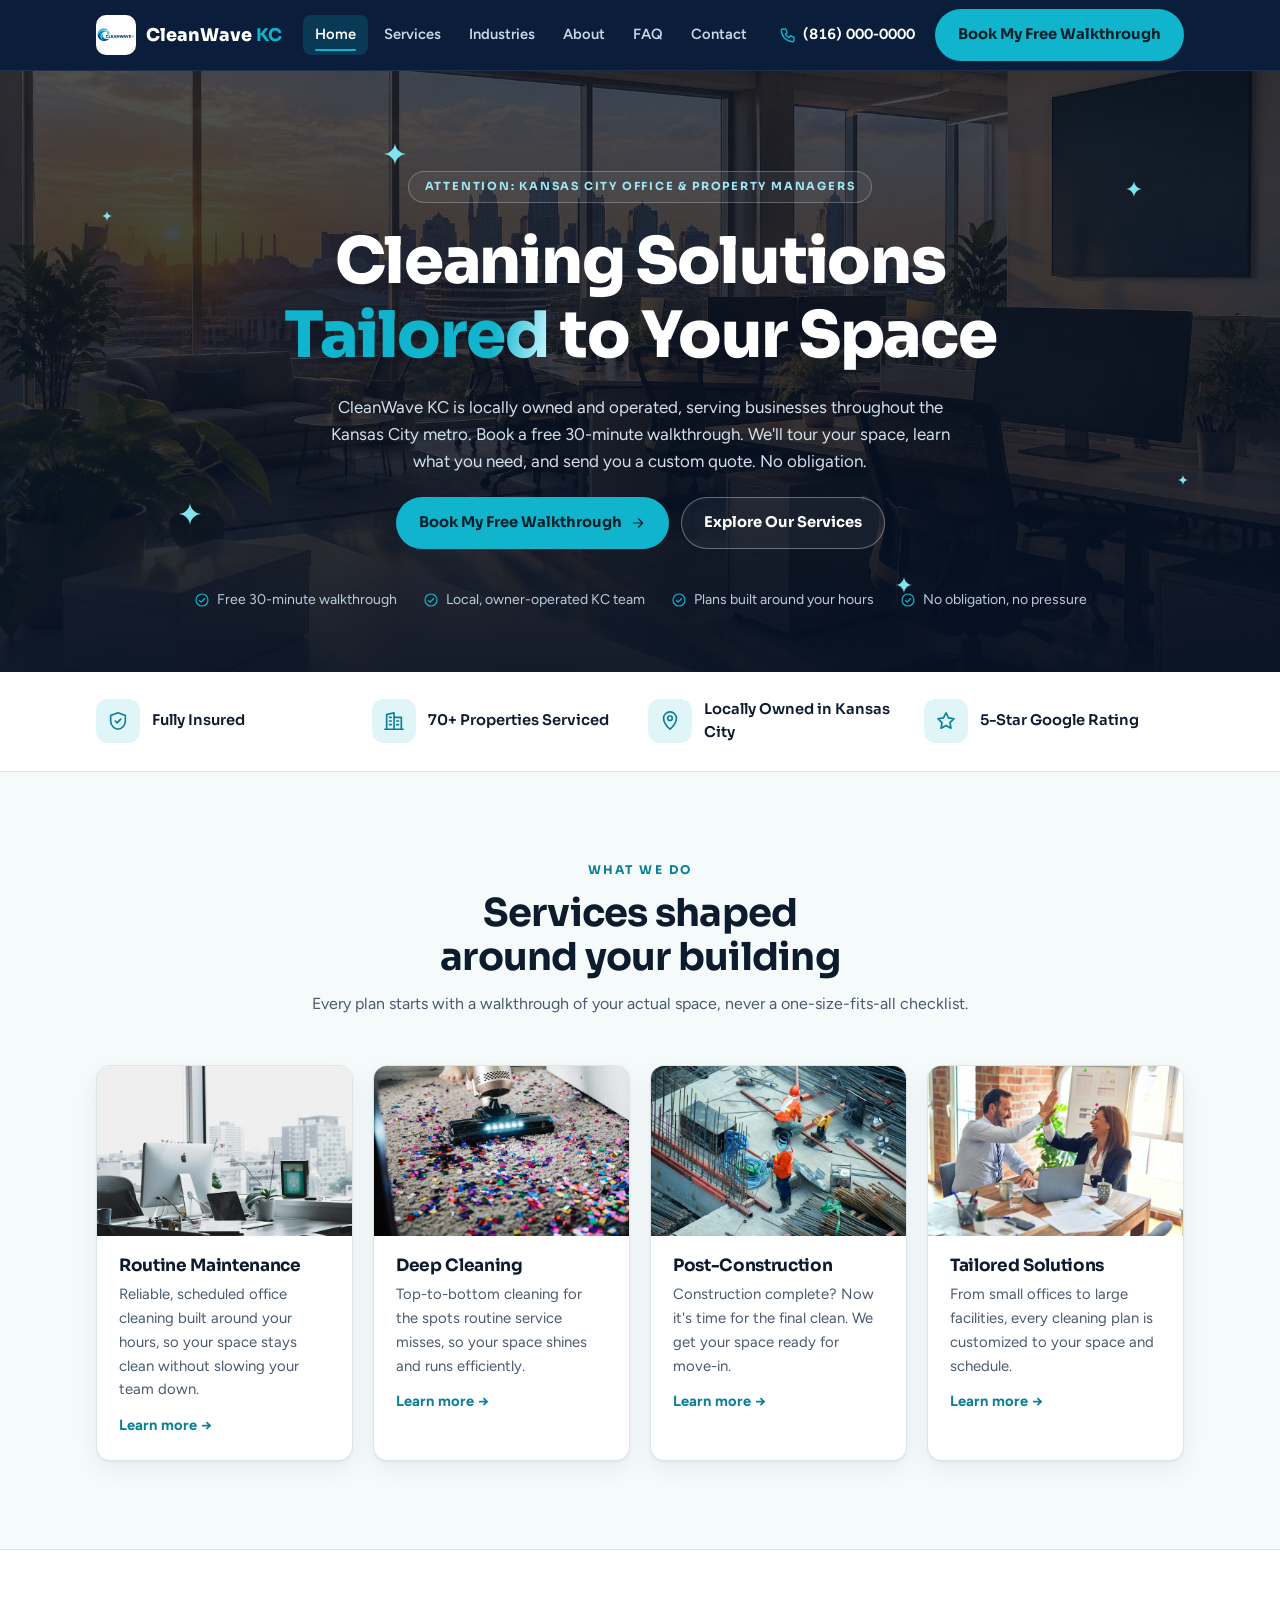
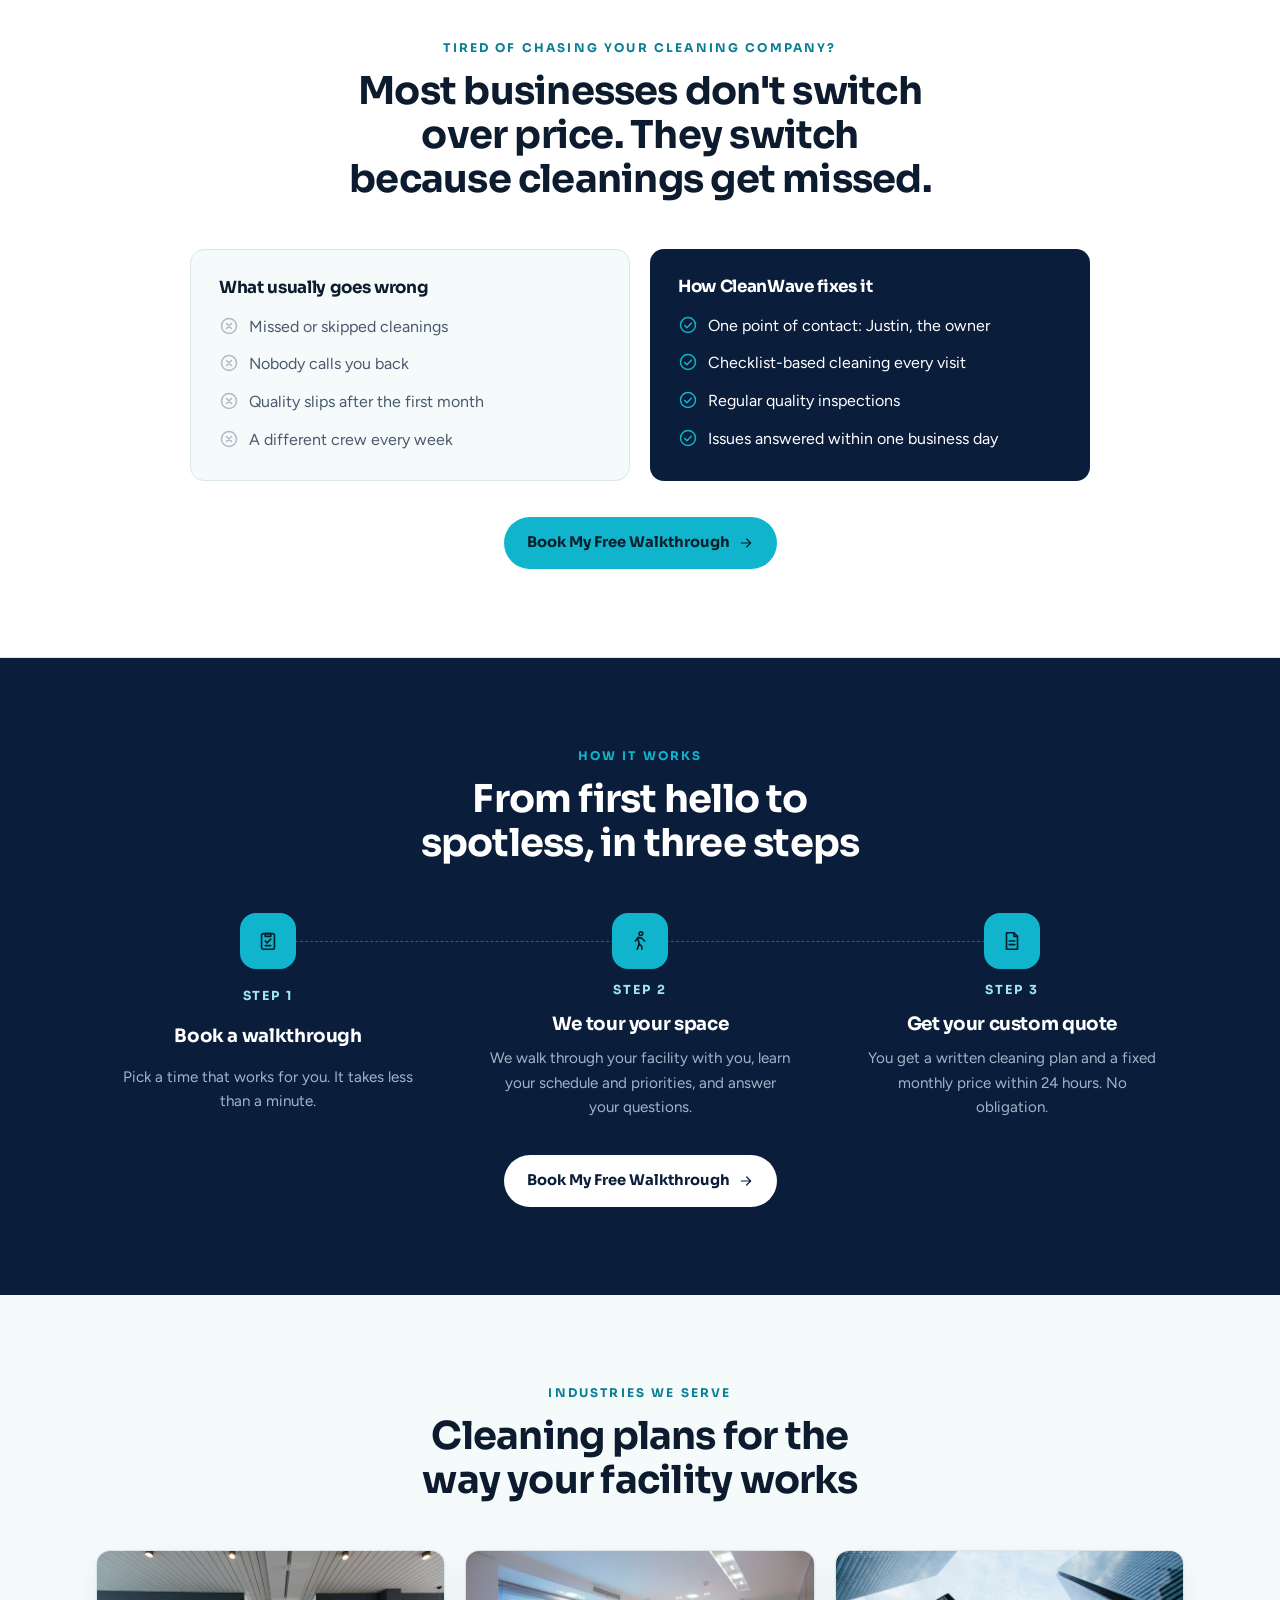
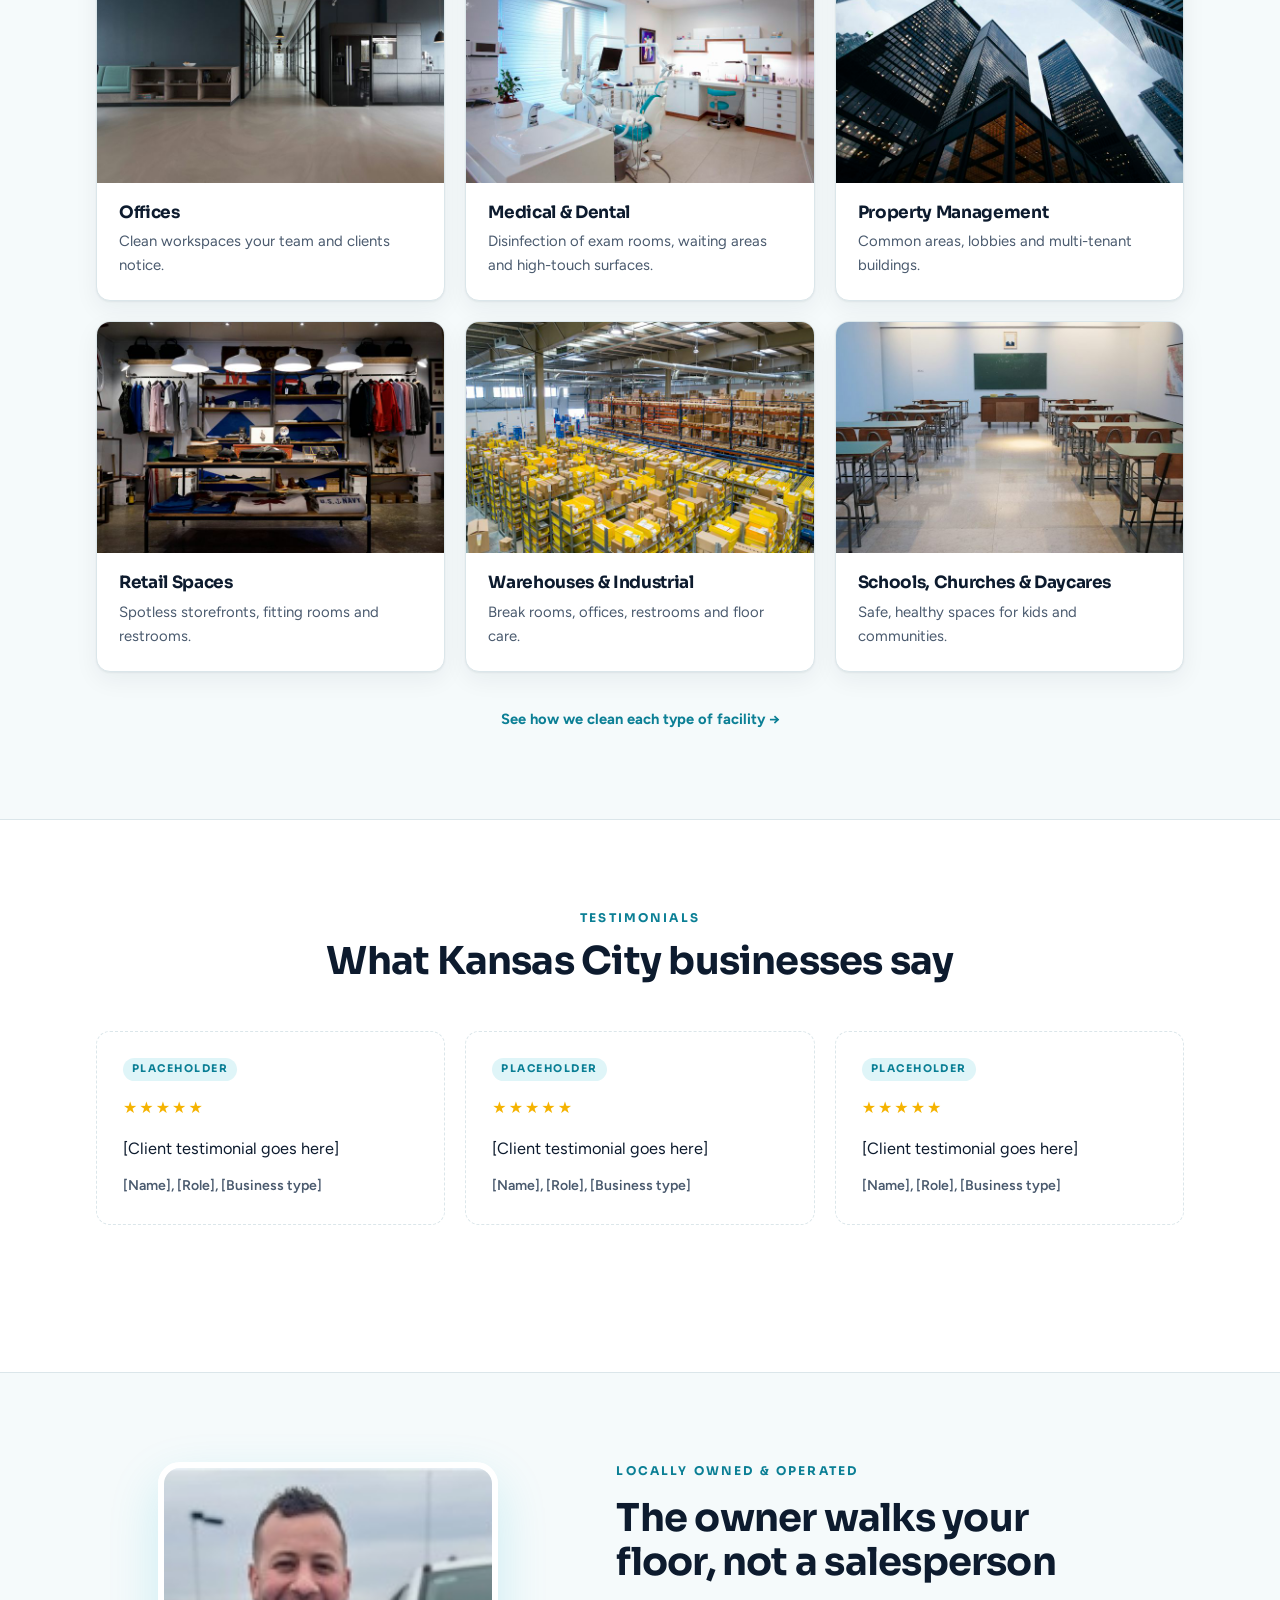
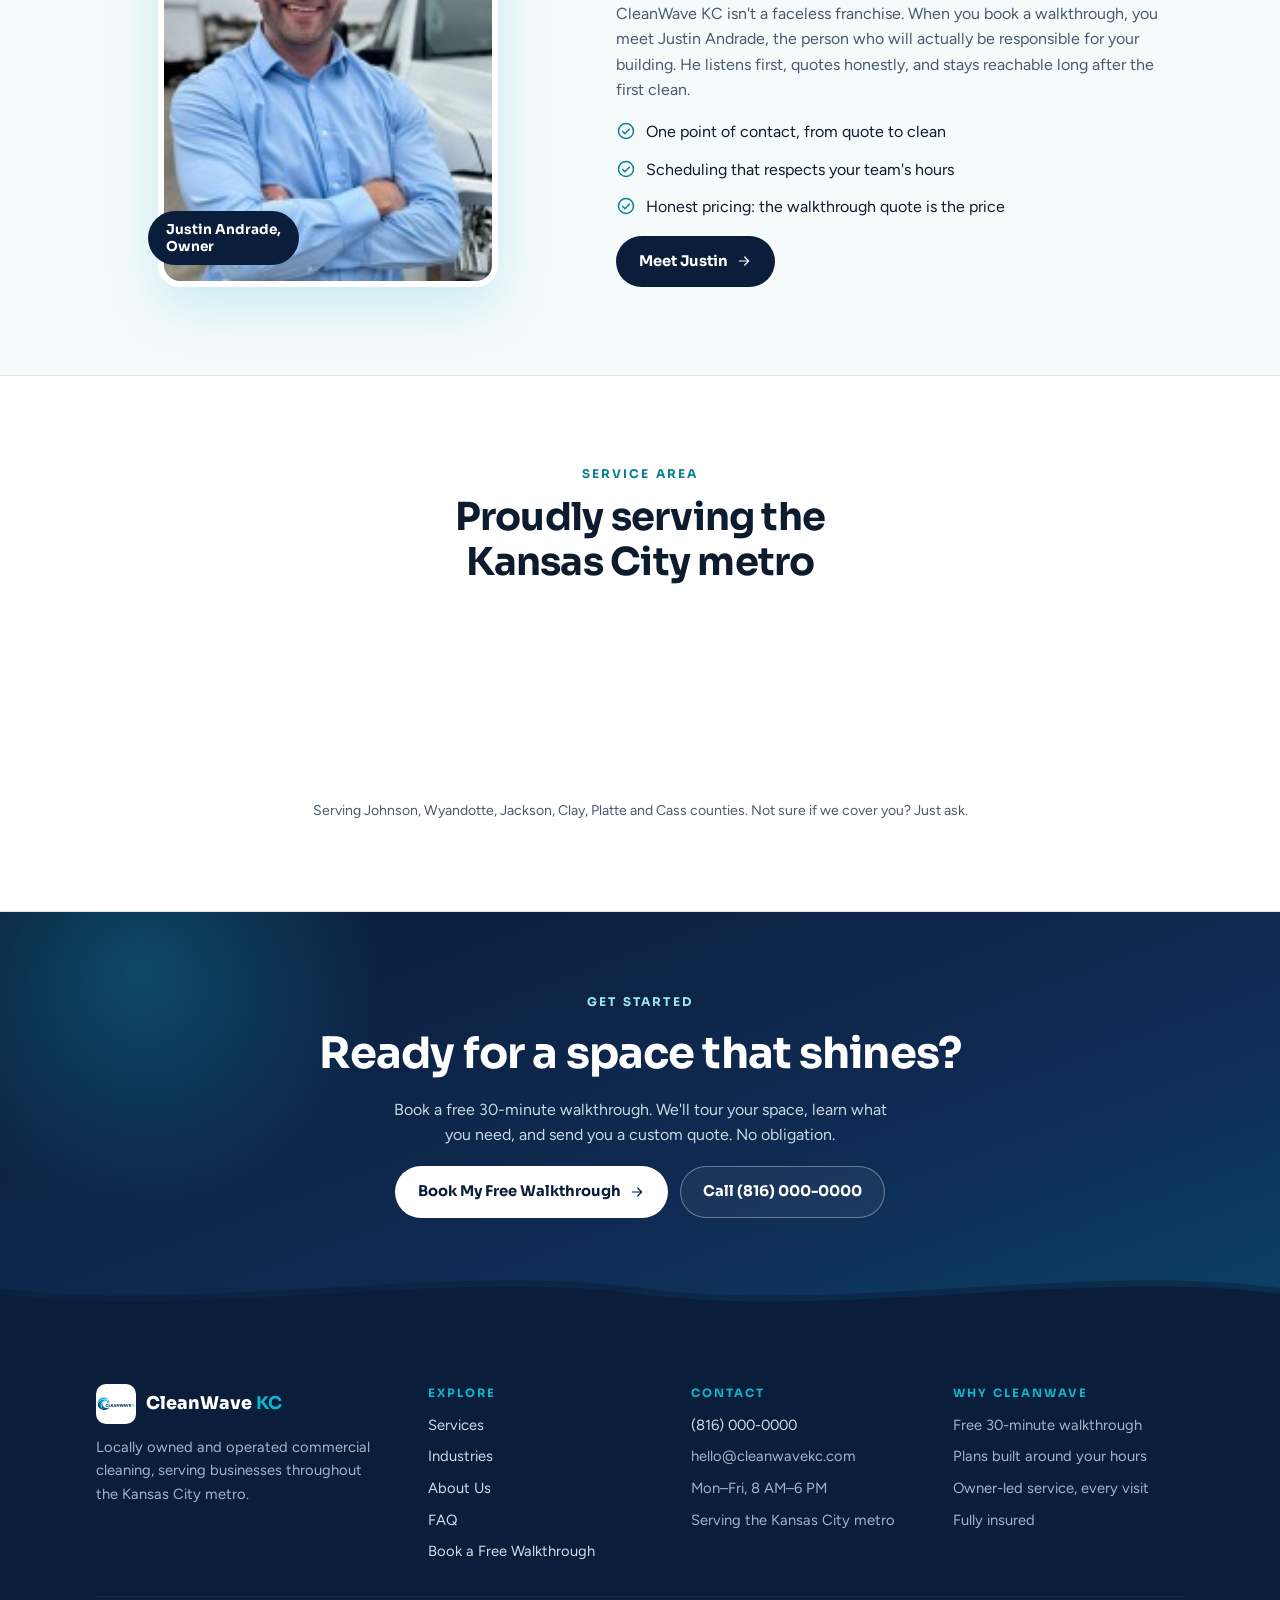
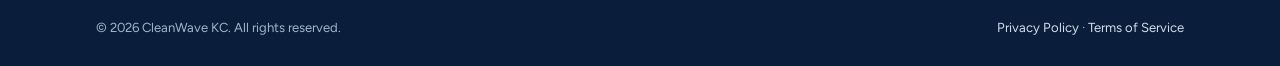
==== commit a94151a6: "Add ad landing page, ad tracking, and align claims with the video ads - New /walkthrough landing pag" ====
--- a/index.html
+++ b/index.html
@@ -8,6 +8,7 @@
 <link rel="preconnect" href="https://fonts.googleapis.com"><link rel="preconnect" href="https://fonts.gstatic.com" crossorigin><link rel="stylesheet" href="https://fonts.googleapis.com/css2?family=Sora:wght@500;600;700;800&family=Figtree:wght@400;500;600;700&display=swap">
 <link rel="stylesheet" href="styles.css">
 <style>:root{padding-top:env(safe-area-inset-top,0px);padding-bottom:env(safe-area-inset-bottom,0px)}[hidden]{display:none!important}</style>
+<!-- TRACKING: paste the Meta Pixel base code and the Google tag (gtag.js) here, on every page. -->
 </head>
 <body>
 <svg width="0" height="0" style="position:absolute" aria-hidden="true"><defs>
@@ -30,6 +31,7 @@
 <symbol id="i-bolt" viewBox="0 0 24 24"><path d="M13 3 5 14h6l-1 7 8-11h-6z"/></symbol>
 <symbol id="i-menu" viewBox="0 0 24 24"><path d="M4 7h16M4 12h16M4 17h16"/></symbol>
 <symbol id="i-leaf" viewBox="0 0 24 24"><path d="M5 19c0-8 5-14 15-14 0 10-6 15-14 15"/><path d="M5 19 13 11"/></symbol>
+<symbol id="i-building" viewBox="0 0 24 24"><path d="M4 21V5l8-2v18M12 8h8v13"/><path d="M2 21h20M7 8h2M7 12h2M7 16h2M15 12h2M15 16h2"/></symbol>
 <symbol id="i-key" viewBox="0 0 24 24"><circle cx="8" cy="14" r="4"/><path d="m11 11 9-9M17 5l2 2M15 7l2 2"/></symbol>
 </defs></svg>
 <header class="top">
@@ -53,10 +55,10 @@
   </div>
 </section>
 <section class="trust" aria-label="Why businesses trust us"><div class="wrap">
-  <div><span class="badge"><svg class="ico"><use href="#i-shield"/></svg></span>Fully Insured &amp; Bonded</div>
-  <div><span class="badge"><svg class="ico"><use href="#i-user"/></svg></span>Background-Checked Staff</div>
+  <div><span class="badge"><svg class="ico"><use href="#i-shield"/></svg></span>Fully Insured</div>
+  <div><span class="badge"><svg class="ico"><use href="#i-building"/></svg></span>70+ Properties Serviced</div>
   <div><span class="badge"><svg class="ico"><use href="#i-pin"/></svg></span>Locally Owned in Kansas City</div>
-  <div><span class="badge"><svg class="ico"><use href="#i-star"/></svg></span>100% Satisfaction Guarantee</div>
+  <div><span class="badge"><svg class="ico"><use href="#i-star"/></svg></span>5-Star Google Rating</div>
 </div></section>
 <section class="sec"><div class="wrap">
   <div class="head"><span class="eyebrow">What we do</span><h2>Services shaped around your building</h2><p>Every plan starts with a walkthrough of your actual space, never a one-size-fits-all checklist.</p></div>
@@ -75,7 +77,7 @@
   <div class="steps">
   <div class="step"><span class="badge"><svg class="ico"><use href="#i-clip"/></svg></span><span class="num">Step 1</span><h3>Book a walkthrough</h3><p>Pick a time that works for you. It takes less than a minute.</p></div>
   <div class="step"><span class="badge"><svg class="ico"><use href="#i-walk"/></svg></span><span class="num">Step 2</span><h3>We tour your space</h3><p>We walk through your facility with you, learn your schedule and priorities, and answer your questions.</p></div>
-  <div class="step"><span class="badge"><svg class="ico"><use href="#i-doc"/></svg></span><span class="num">Step 3</span><h3>Get your custom quote</h3><p>You get a written cleaning plan and a fixed monthly price within 48 hours. No obligation.</p></div>
+  <div class="step"><span class="badge"><svg class="ico"><use href="#i-doc"/></svg></span><span class="num">Step 3</span><h3>Get your custom quote</h3><p>You get a written cleaning plan and a fixed monthly price within 24 hours. No obligation.</p></div>
 </div>
   <div class="center"><a class="btn btn-white" href="quote.html">Book My Free Walkthrough <svg class="ico"><use href="#i-arrow"/></svg></a></div>
 </div></section>
@@ -118,7 +120,7 @@
     </div>
     <div><h4>Explore</h4><ul><li><a href="services.html">Services</a></li><li><a href="industries.html">Industries</a></li><li><a href="about.html">About Us</a></li><li><a href="faq.html">FAQ</a></li><li><a href="quote.html">Book a Free Walkthrough</a></li></ul></div>
     <div><h4>Contact</h4><ul><li><a href="tel:+18160000000">(816) 000-0000</a></li><li>hello@cleanwavekc.com</li><li>Mon–Fri, 8 AM–6 PM</li><li>Serving the Kansas City metro</li></ul></div>
-    <div><h4>Why CleanWave</h4><ul><li>Free 30-minute walkthrough</li><li>Plans built around your hours</li><li>Owner-led service, every visit</li><li>Fully insured &amp; bonded</li></ul></div>
+    <div><h4>Why CleanWave</h4><ul><li>Free 30-minute walkthrough</li><li>Plans built around your hours</li><li>Owner-led service, every visit</li><li>Fully insured</li></ul></div>
     <div class="legal"><span>© 2026 CleanWave KC. All rights reserved.</span><span><a href="privacy-policy.html">Privacy Policy</a> · <a href="terms.html">Terms of Service</a></span></div>
   </div>
 </footer>
--- a/styles.css
+++ b/styles.css
@@ -391,3 +391,48 @@
   .rv,.steps.rv .step,.vs.rv li,.checks.rv li,.chips.rv span{opacity:1!important;transform:none!important}
   .steps.rv::before{transform:none!important}
 }
+
+/* ================= AD LANDING PAGE ================= */
+.lp-top .wrap{gap:14px}
+.lp-phone{margin-left:auto}
+@media (max-width:1060px){.lp-top .phone.lp-phone{display:flex}.lp-top .btn.lp-hbtn{display:none}}
+@media (max-width:420px){.lp-phone span{display:none}}
+.lp-hero .wrap.lp-grid{display:grid;grid-template-columns:1.05fr .95fr;gap:44px;align-items:start;text-align:left;justify-items:stretch;padding-block:64px 64px}
+.lp-copy{display:grid;gap:18px;align-content:start;padding-top:18px}
+.lp-copy .pill{justify-self:start}
+.lp-hero h1{font-size:clamp(2.1rem,4.6vw,3.3rem);max-width:15ch}
+.lp-hero .lede{max-width:48ch}
+.lp-proof{list-style:none;margin:0;padding:0;display:grid;gap:10px;color:#e3edf4;font-weight:600}
+.lp-proof li{display:flex;gap:10px;align-items:center}
+.lp-proof .ico{width:20px;height:20px;color:var(--teal);flex:none}
+.lp-stars{display:flex;flex-wrap:wrap;align-items:center;gap:10px;font-size:.9rem;color:#b9cddc}
+.lp-formwrap{scroll-margin-top:90px;min-width:0}
+.lp-formhead{background:#10b4cc;color:#04202a;border-radius:20px 20px 0 0;padding:16px 26px 14px}
+.lp-formhead h2{font-size:1.25rem}
+.lp-formhead p{font-size:.9rem;font-weight:500}
+.lp-formwrap .form{border-radius:0 0 20px 20px;border-top:0;box-shadow:0 30px 60px rgba(0,0,0,.3)}
+@media (max-width:900px){
+  .lp-hero .wrap.lp-grid{grid-template-columns:1fr;gap:28px;padding-block:44px 40px}
+  .lp-copy{padding-top:0}
+}
+.lp-stats{background:var(--surface);border-bottom:1px solid var(--line)}
+.lp-stats .wrap{display:grid;grid-template-columns:repeat(4,1fr);gap:16px;padding-block:26px;text-align:center}
+.lp-stats b{display:block;font-family:var(--display);font-size:1.9rem;font-weight:800;color:var(--teal-ink);line-height:1.1}
+.lp-stats span{font-size:.88rem;color:var(--ink-2);font-weight:600}
+@media (max-width:640px){.lp-stats .wrap{grid-template-columns:1fr 1fr}}
+.steps.four{grid-template-columns:repeat(4,1fr)}
+.steps.four::before{left:12%;right:12%}
+@media (max-width:900px){.steps.four{grid-template-columns:1fr 1fr}.steps.four::before{display:none}}
+@media (max-width:520px){.steps.four{grid-template-columns:1fr}}
+.lp-foot{background:var(--band);color:var(--on-band-2)}
+.lp-foot .wrap{display:flex;flex-wrap:wrap;justify-content:space-between;gap:10px;padding-block:24px;font-size:.84rem}
+.lp-foot a{color:#cfdeea;text-decoration:none}
+.lp-bar{display:none}
+@media (max-width:760px){
+  .lp-bar{display:flex;gap:10px;position:fixed;left:0;right:0;bottom:0;z-index:55;background:rgba(10,29,58,.96);backdrop-filter:blur(8px);padding:10px max(12px,env(safe-area-inset-right,0px)) calc(10px + env(safe-area-inset-bottom,0px)) max(12px,env(safe-area-inset-left,0px));transform:translateY(110%);transition:transform .3s}
+  .lp-bar.show{transform:none}
+  .lp-bar .btn{flex:1;justify-content:center}
+  .lp-bar .btn-ghost{flex:0 0 auto}
+  body:has(.lp-bar) .lp-foot{padding-bottom:76px}
+}
+.lp-hero .spark{display:none}
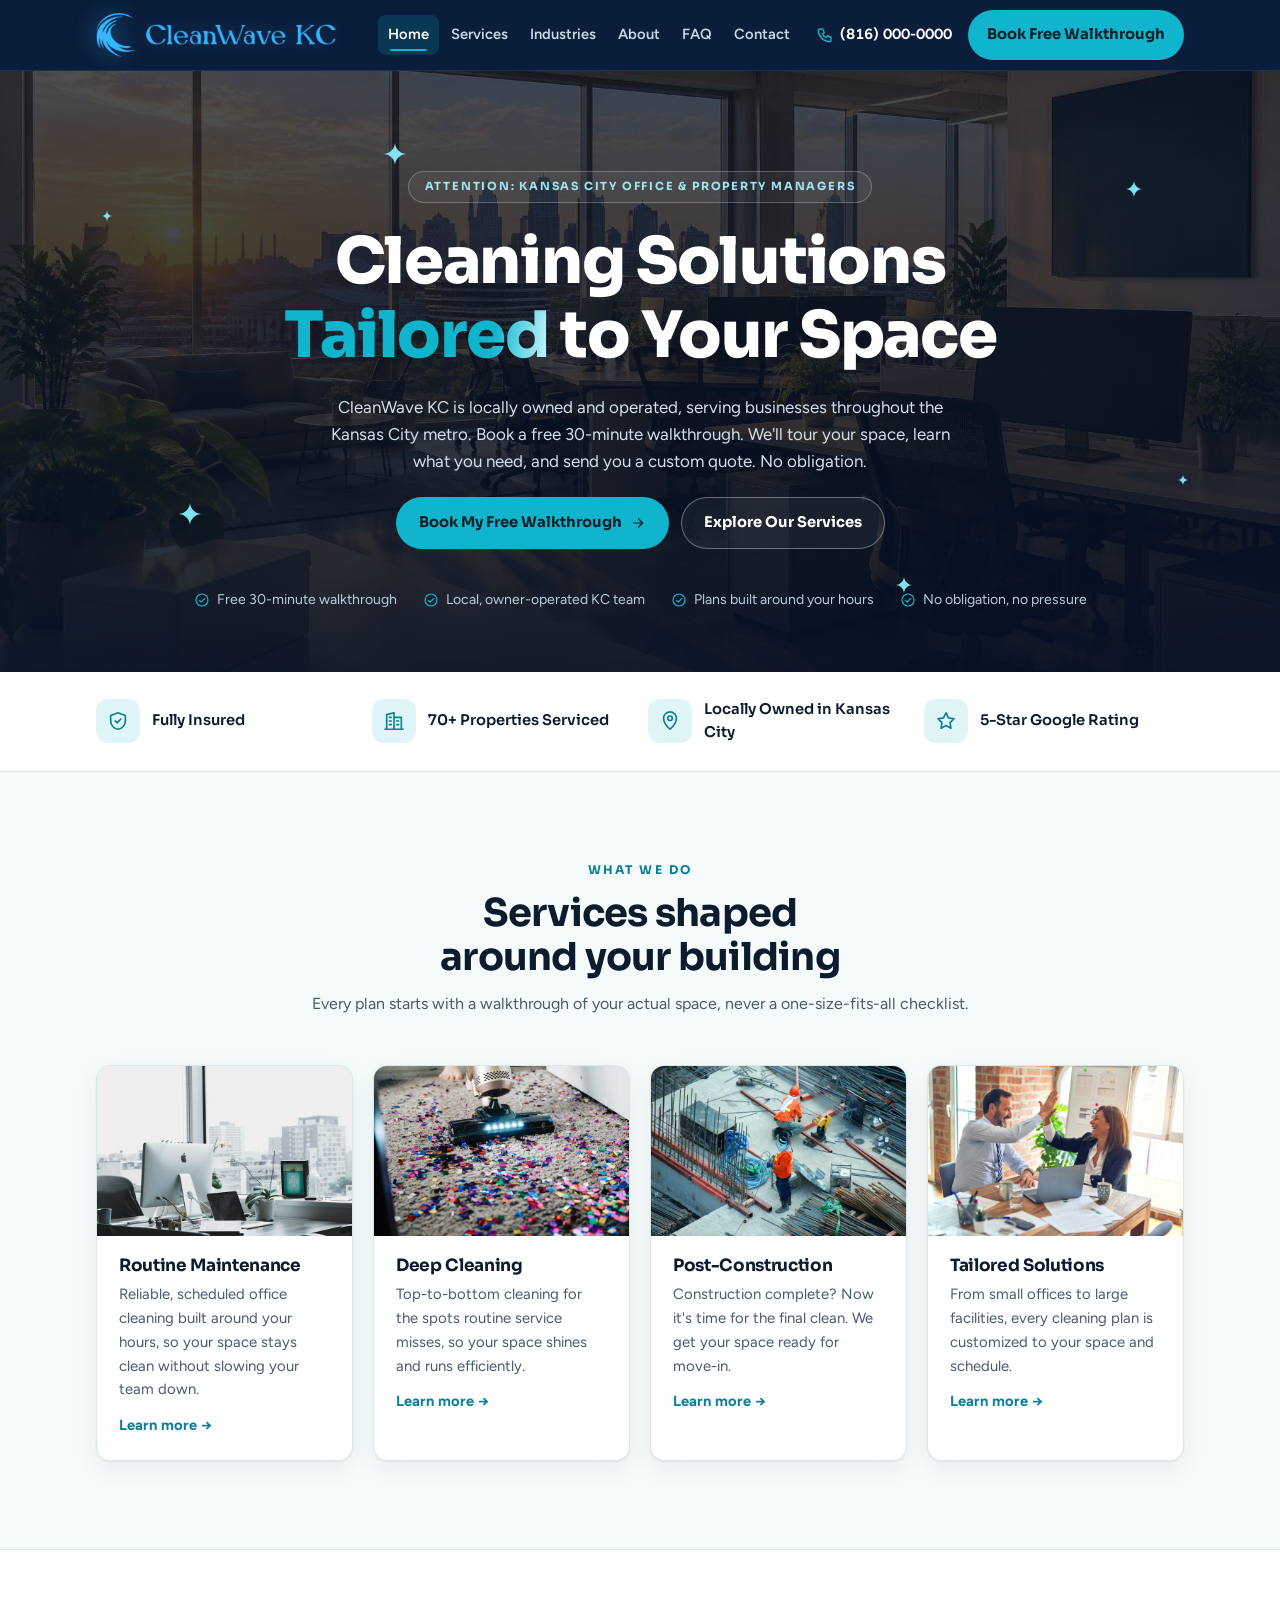
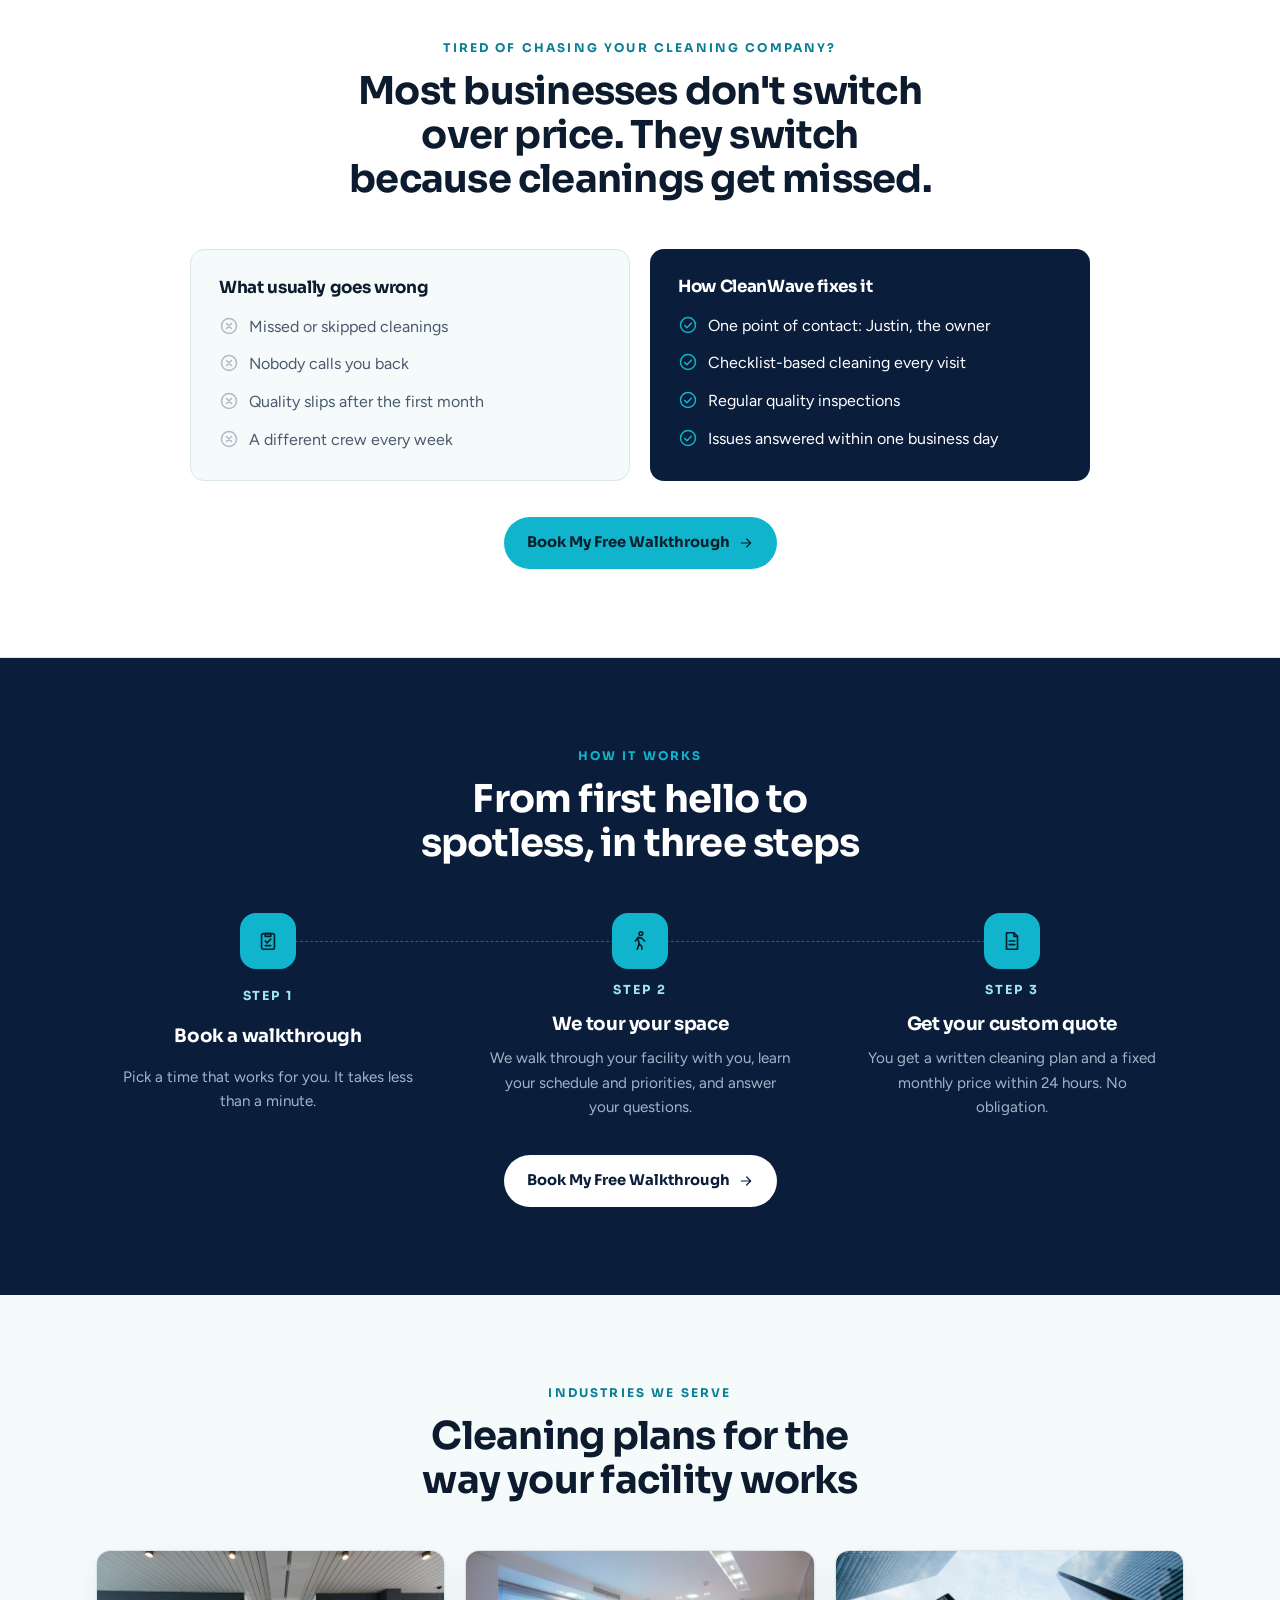
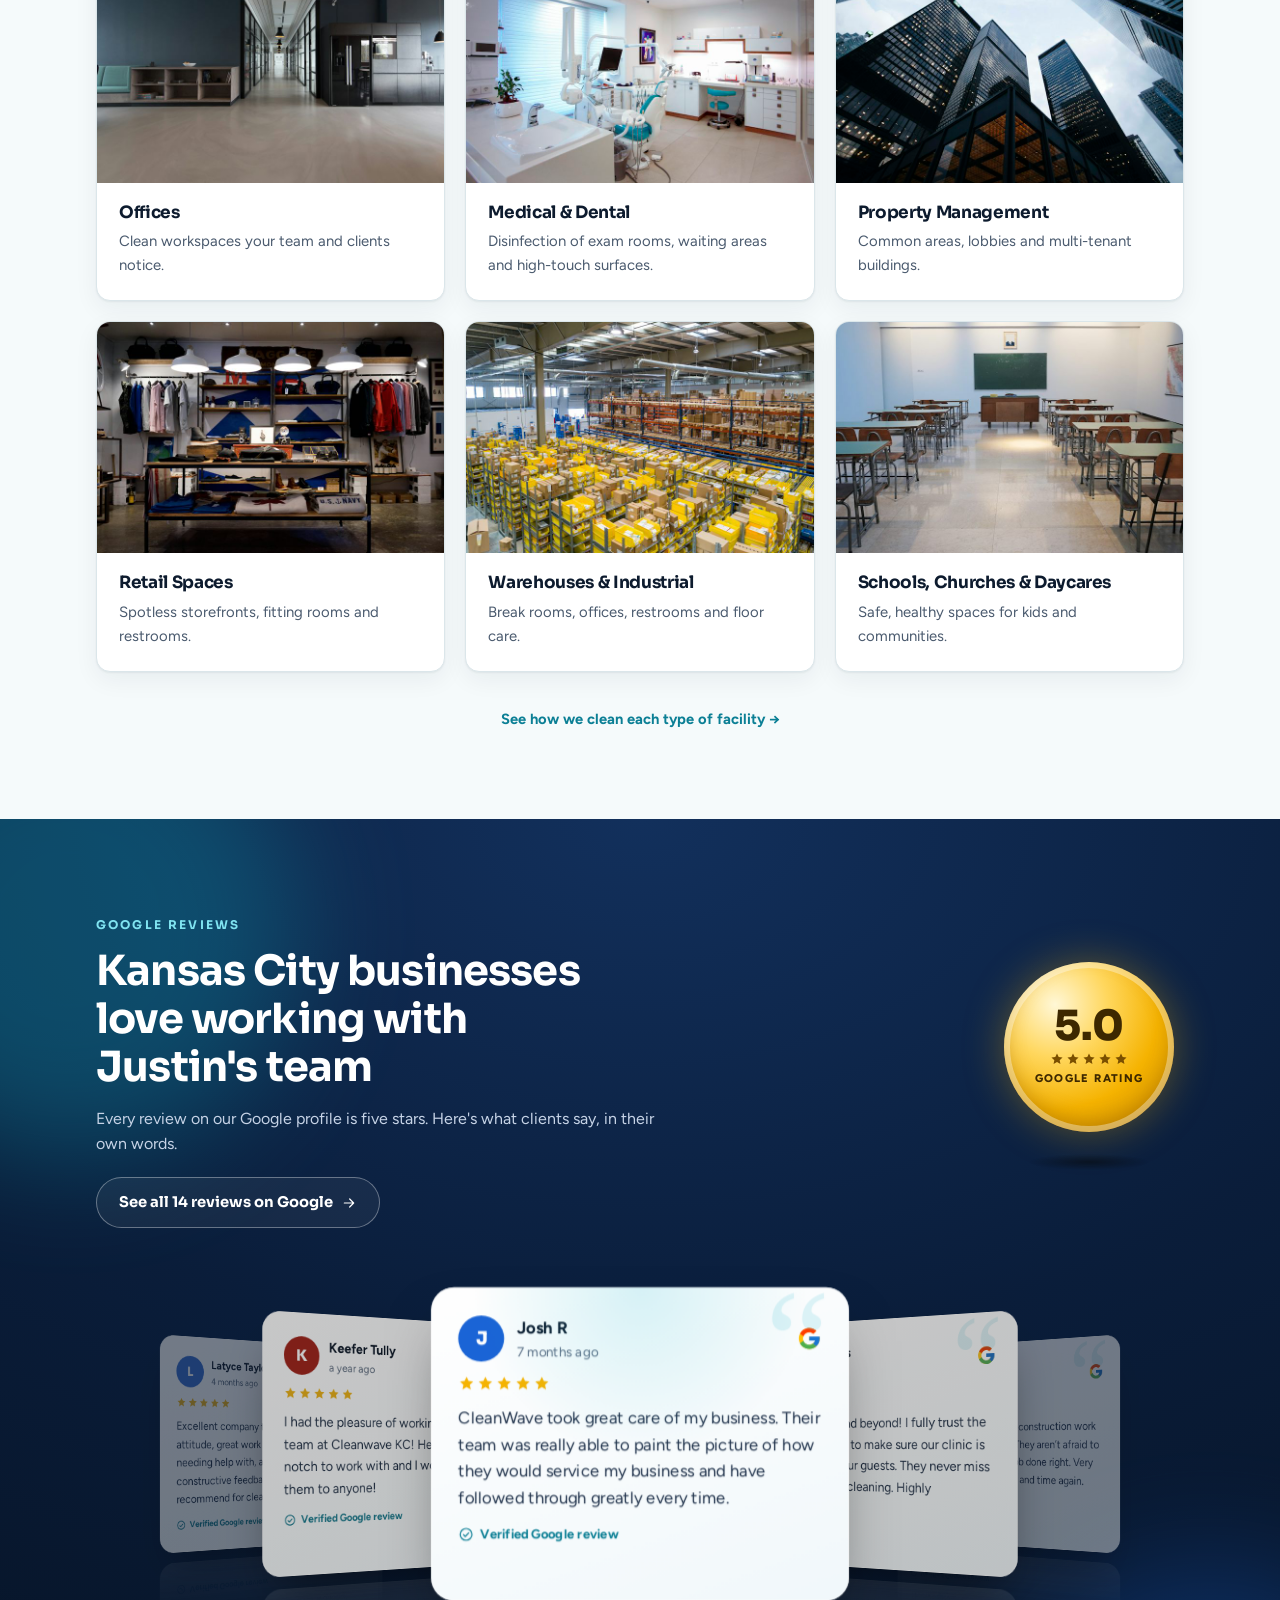
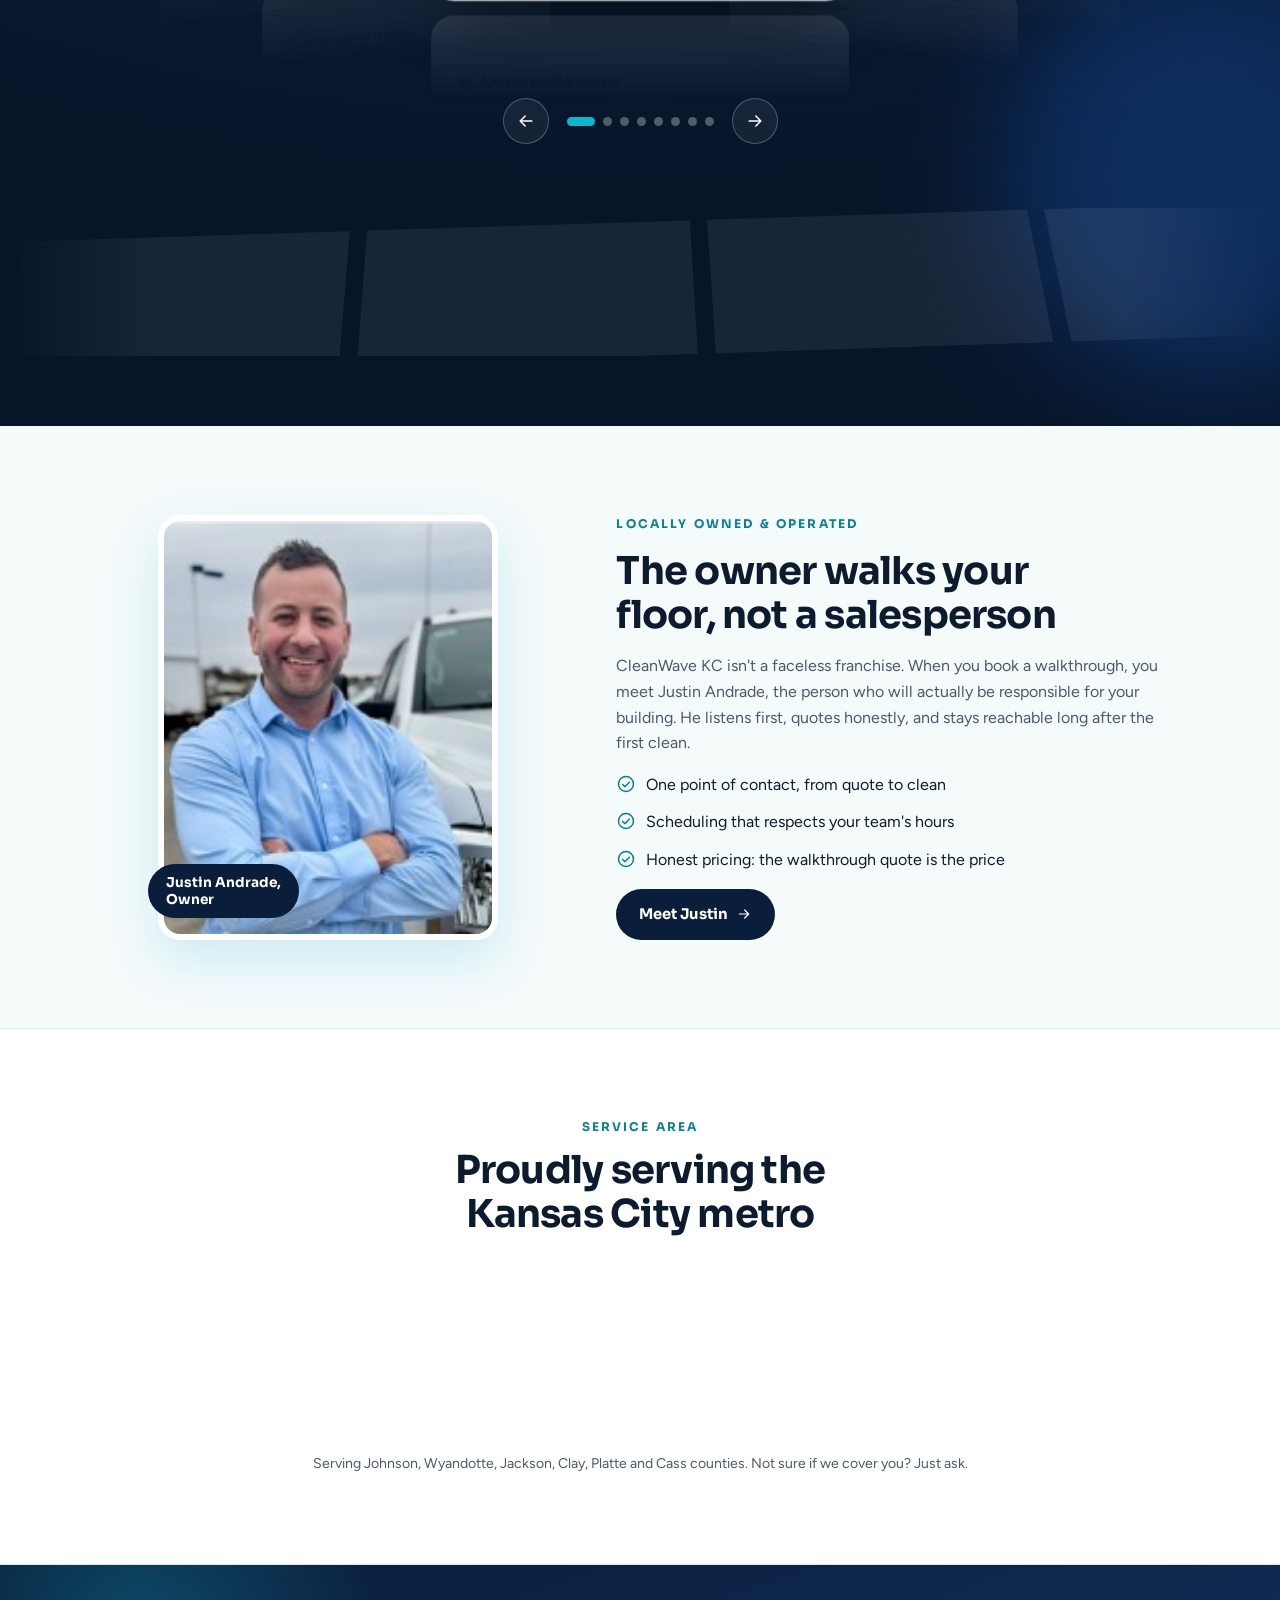
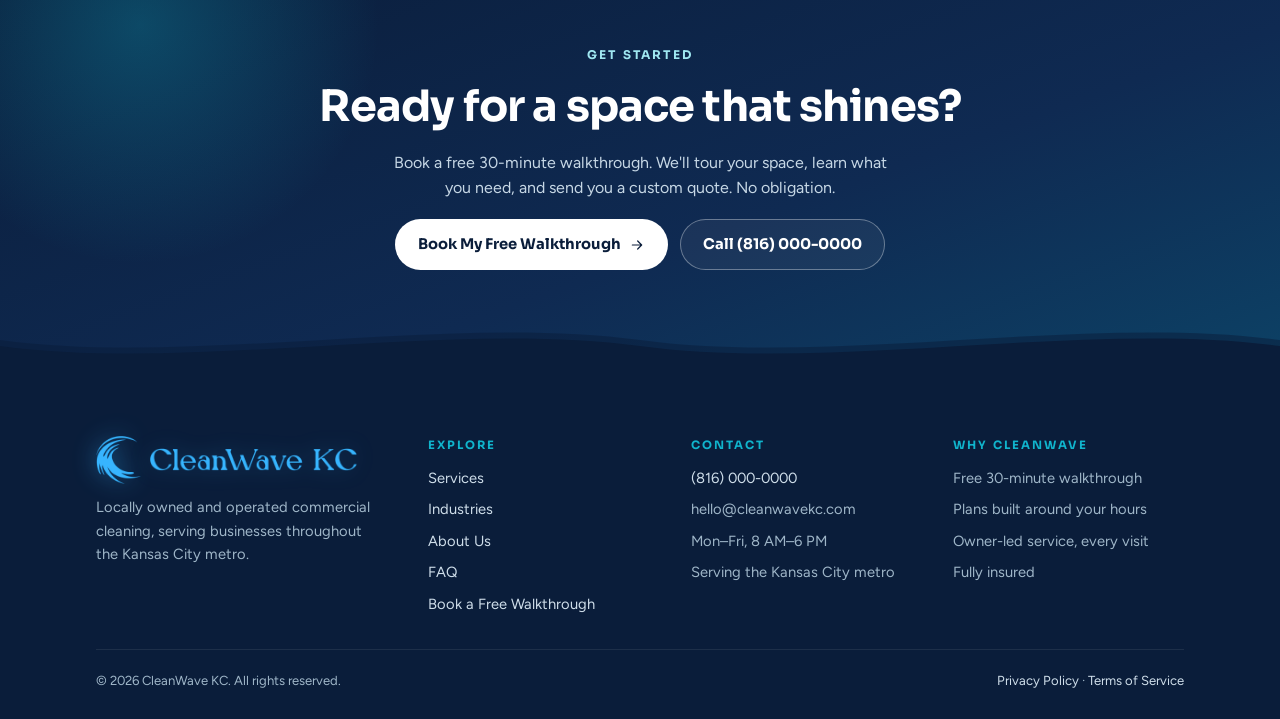
==== commit 2e53ff13: "Match the funnel: booking calendar, real Google reviews in 3D, funnel logo - Quote forms now post to" ====
--- a/index.html
+++ b/index.html
@@ -4,6 +4,7 @@
 <meta charset="utf-8">
 <meta name="viewport" content="width=device-width, initial-scale=1, viewport-fit=cover">
 <title>CleanWave KC</title>
+<link rel="icon" type="image/png" href="img/logo-mark.png">
 <meta name="claude:viewport-fit-sides" content="cover">
 <link rel="preconnect" href="https://fonts.googleapis.com"><link rel="preconnect" href="https://fonts.gstatic.com" crossorigin><link rel="stylesheet" href="https://fonts.googleapis.com/css2?family=Sora:wght@500;600;700;800&family=Figtree:wght@400;500;600;700&display=swap">
 <link rel="stylesheet" href="styles.css">
@@ -36,10 +37,10 @@
 </defs></svg>
 <header class="top">
   <div class="wrap">
-    <a class="logo" href="index.html"><img src="img/logo.png" alt="CleanWave KC logo"><span>CleanWave <b>KC</b></span></a>
+    <a class="logo" href="index.html" aria-label="CleanWave KC home"><span class="brand-logo"><img class="brand-mark" src="img/logo-mark.png" alt="" width="43" height="46"><img class="brand-word" src="img/logo-word.png" alt="CleanWave KC" width="199" height="23"></span></a>
     <nav class="nav" aria-label="Main"><a href="index.html" aria-current="page">Home</a><a href="services.html">Services</a><a href="industries.html">Industries</a><a href="about.html">About</a><a href="faq.html">FAQ</a><a href="quote.html">Contact</a></nav>
     <a class="phone" href="tel:+18160000000"><svg class="ico"><use href="#i-phone"/></svg>(816) 000-0000</a>
-    <a class="btn btn-teal" href="quote.html">Book My Free Walkthrough</a>
+    <a class="btn btn-teal" href="quote.html">Book Free Walkthrough</a>
     <button class="burger" id="burger" aria-label="Open menu" aria-expanded="false"><svg class="ico" style="width:26px;height:26px"><use href="#i-menu"/></svg></button>
   </div>
   <nav class="mnav" id="mnav" aria-label="Mobile"><a href="index.html" aria-current="page">Home</a><a href="services.html">Services</a><a href="industries.html">Industries</a><a href="about.html">About</a><a href="faq.html">FAQ</a><a href="quote.html">Contact</a><a href="tel:+18160000000">Call (816) 000-0000</a><a class="btn btn-teal" href="quote.html">Book My Free Walkthrough</a></nav>
@@ -86,11 +87,93 @@
   <div class="grid g3"><a class="pcard" href="industries.html"><img src="img/ind-office.jpg" alt="" loading="lazy"><div><h3>Offices</h3><p>Clean workspaces your team and clients notice.</p></div></a><a class="pcard" href="industries.html"><img src="img/ind-medical.jpg" alt="" loading="lazy"><div><h3>Medical &amp; Dental</h3><p>Disinfection of exam rooms, waiting areas and high-touch surfaces.</p></div></a><a class="pcard" href="industries.html"><img src="img/ind-property.jpg" alt="" loading="lazy"><div><h3>Property Management</h3><p>Common areas, lobbies and multi-tenant buildings.</p></div></a><a class="pcard" href="industries.html"><img src="img/ind-retail.jpg" alt="" loading="lazy"><div><h3>Retail Spaces</h3><p>Spotless storefronts, fitting rooms and restrooms.</p></div></a><a class="pcard" href="industries.html"><img src="img/ind-warehouse.jpg" alt="" loading="lazy"><div><h3>Warehouses &amp; Industrial</h3><p>Break rooms, offices, restrooms and floor care.</p></div></a><a class="pcard" href="industries.html"><img src="img/ind-school.jpg" alt="" loading="lazy"><div><h3>Schools, Churches &amp; Daycares</h3><p>Safe, healthy spaces for kids and communities.</p></div></a></div>
   <div class="center"><a class="link" href="industries.html">See how we clean each type of facility →</a></div>
 </div></section>
-<section class="sec alt"><div class="wrap">
-  <div class="head"><span class="eyebrow">Testimonials</span><h2>What Kansas City businesses say</h2></div>
-  <div class="grid g3"><figure class="quote-card"><span class="ph">Placeholder</span><span class="stars" aria-label="5 stars">★★★★★</span><blockquote>[Client testimonial goes here]</blockquote><figcaption class="who">[Name], [Role], [Business type]</figcaption></figure><figure class="quote-card"><span class="ph">Placeholder</span><span class="stars" aria-label="5 stars">★★★★★</span><blockquote>[Client testimonial goes here]</blockquote><figcaption class="who">[Name], [Role], [Business type]</figcaption></figure><figure class="quote-card"><span class="ph">Placeholder</span><span class="stars" aria-label="5 stars">★★★★★</span><blockquote>[Client testimonial goes here]</blockquote><figcaption class="who">[Name], [Role], [Business type]</figcaption></figure></div>
-  <div class="center"><a class="link" href="#">See our Google reviews → <span class="note">(link placeholder)</span></a></div>
-</div></section>
+<section class="rev3d" id="reviews" aria-label="Google reviews">
+  <div class="glow g1" aria-hidden="true"></div><div class="glow g2" aria-hidden="true"></div>
+  <div class="wrap">
+    <div class="rev-head">
+      <div class="rev-copy">
+        <span class="eyebrow">Google reviews</span>
+        <h2>Kansas City businesses love working with Justin's team</h2>
+        <p>Every review on our Google profile is five stars. Here's what clients say, in their own words.</p>
+        <a class="btn btn-ghost" href="https://www.google.com/search?q=CleanWave+KC+reviews" target="_blank" rel="noopener">See all 14 reviews on Google <svg class="ico"><use href="#i-arrow"/></svg></a>
+      </div>
+      <div class="coin-stage" role="img" aria-label="Rated 5.0 out of 5 from 14 Google reviews">
+        <div class="coin">
+          <div class="coin-face front"><span class="c-score">5.0</span><span class="g-stars" role="img" aria-label="5 out of 5 stars"><svg viewBox="0 0 24 24" aria-hidden="true"><path d="M12 2.5l2.9 6.1 6.6.8-4.9 4.6 1.3 6.6L12 17.3l-5.9 3.3 1.3-6.6L2.5 9.4l6.6-.8z"/></svg><svg viewBox="0 0 24 24" aria-hidden="true"><path d="M12 2.5l2.9 6.1 6.6.8-4.9 4.6 1.3 6.6L12 17.3l-5.9 3.3 1.3-6.6L2.5 9.4l6.6-.8z"/></svg><svg viewBox="0 0 24 24" aria-hidden="true"><path d="M12 2.5l2.9 6.1 6.6.8-4.9 4.6 1.3 6.6L12 17.3l-5.9 3.3 1.3-6.6L2.5 9.4l6.6-.8z"/></svg><svg viewBox="0 0 24 24" aria-hidden="true"><path d="M12 2.5l2.9 6.1 6.6.8-4.9 4.6 1.3 6.6L12 17.3l-5.9 3.3 1.3-6.6L2.5 9.4l6.6-.8z"/></svg><svg viewBox="0 0 24 24" aria-hidden="true"><path d="M12 2.5l2.9 6.1 6.6.8-4.9 4.6 1.3 6.6L12 17.3l-5.9 3.3 1.3-6.6L2.5 9.4l6.6-.8z"/></svg></span><span class="c-lbl">Google rating</span></div>
+          <div class="coin-face back"><span class="c-score">14</span><span class="g-stars" role="img" aria-label="5 out of 5 stars"><svg viewBox="0 0 24 24" aria-hidden="true"><path d="M12 2.5l2.9 6.1 6.6.8-4.9 4.6 1.3 6.6L12 17.3l-5.9 3.3 1.3-6.6L2.5 9.4l6.6-.8z"/></svg><svg viewBox="0 0 24 24" aria-hidden="true"><path d="M12 2.5l2.9 6.1 6.6.8-4.9 4.6 1.3 6.6L12 17.3l-5.9 3.3 1.3-6.6L2.5 9.4l6.6-.8z"/></svg><svg viewBox="0 0 24 24" aria-hidden="true"><path d="M12 2.5l2.9 6.1 6.6.8-4.9 4.6 1.3 6.6L12 17.3l-5.9 3.3 1.3-6.6L2.5 9.4l6.6-.8z"/></svg><svg viewBox="0 0 24 24" aria-hidden="true"><path d="M12 2.5l2.9 6.1 6.6.8-4.9 4.6 1.3 6.6L12 17.3l-5.9 3.3 1.3-6.6L2.5 9.4l6.6-.8z"/></svg><svg viewBox="0 0 24 24" aria-hidden="true"><path d="M12 2.5l2.9 6.1 6.6.8-4.9 4.6 1.3 6.6L12 17.3l-5.9 3.3 1.3-6.6L2.5 9.4l6.6-.8z"/></svg></span><span class="c-lbl">five-star reviews</span></div>
+        </div>
+        <div class="coin-shadow"></div>
+      </div>
+    </div>
+    <div class="cf" id="cf">
+      <div class="cf-stage" id="cf-stage"><article class="cf-card" data-i="0">
+      <div class="cf-inner">
+        <div class="cf-top"><span class="r-av" style="background:#1A64D6">J</span><div><p class="r-name">Josh R</p><p class="r-when">7 months ago</p></div><svg class="g-logo" viewBox="0 0 48 48" aria-hidden="true"><path fill="#FFC107" d="M43.6 20.1H42V20H24v8h11.3C33.7 32.7 29.2 36 24 36c-6.6 0-12-5.4-12-12s5.4-12 12-12c3.1 0 5.8 1.2 7.9 3.1l5.7-5.7C34 6.1 29.3 4 24 4 13 4 4 13 4 24s9 20 20 20 20-9 20-20c0-1.3-.1-2.6-.4-3.9z"/><path fill="#FF3D00" d="m6.3 14.7 6.6 4.8C14.7 15.1 19 12 24 12c3.1 0 5.8 1.2 7.9 3.1l5.7-5.7C34 6.1 29.3 4 24 4 16.3 4 9.7 8.3 6.3 14.7z"/><path fill="#4CAF50" d="M24 44c5.2 0 9.9-2 13.4-5.2l-6.2-5.2C29.2 35.1 26.7 36 24 36c-5.2 0-9.6-3.3-11.3-7.9l-6.5 5C9.5 39.6 16.2 44 24 44z"/><path fill="#1976D2" d="M43.6 20.1H42V20H24v8h11.3c-.8 2.2-2.2 4.2-4.1 5.6l6.2 5.2C37 39.2 44 34 44 24c0-1.3-.1-2.6-.4-3.9z"/></svg></div>
+        <span class="g-stars" role="img" aria-label="5 out of 5 stars"><svg viewBox="0 0 24 24" aria-hidden="true"><path d="M12 2.5l2.9 6.1 6.6.8-4.9 4.6 1.3 6.6L12 17.3l-5.9 3.3 1.3-6.6L2.5 9.4l6.6-.8z"/></svg><svg viewBox="0 0 24 24" aria-hidden="true"><path d="M12 2.5l2.9 6.1 6.6.8-4.9 4.6 1.3 6.6L12 17.3l-5.9 3.3 1.3-6.6L2.5 9.4l6.6-.8z"/></svg><svg viewBox="0 0 24 24" aria-hidden="true"><path d="M12 2.5l2.9 6.1 6.6.8-4.9 4.6 1.3 6.6L12 17.3l-5.9 3.3 1.3-6.6L2.5 9.4l6.6-.8z"/></svg><svg viewBox="0 0 24 24" aria-hidden="true"><path d="M12 2.5l2.9 6.1 6.6.8-4.9 4.6 1.3 6.6L12 17.3l-5.9 3.3 1.3-6.6L2.5 9.4l6.6-.8z"/></svg><svg viewBox="0 0 24 24" aria-hidden="true"><path d="M12 2.5l2.9 6.1 6.6.8-4.9 4.6 1.3 6.6L12 17.3l-5.9 3.3 1.3-6.6L2.5 9.4l6.6-.8z"/></svg></span>
+        <p class="r-text">CleanWave took great care of my business. Their team was really able to paint the picture of how they would service my business and have followed through greatly every time.</p>
+        <p class="r-ver"><svg class="ico"><use href="#i-check"/></svg>Verified Google review</p>
+      </div>
+    </article><article class="cf-card" data-i="1">
+      <div class="cf-inner">
+        <div class="cf-top"><span class="r-av" style="background:#12A594">B</span><div><p class="r-name">Brandy Norris</p><p class="r-when">a year ago</p></div><svg class="g-logo" viewBox="0 0 48 48" aria-hidden="true"><path fill="#FFC107" d="M43.6 20.1H42V20H24v8h11.3C33.7 32.7 29.2 36 24 36c-6.6 0-12-5.4-12-12s5.4-12 12-12c3.1 0 5.8 1.2 7.9 3.1l5.7-5.7C34 6.1 29.3 4 24 4 13 4 4 13 4 24s9 20 20 20 20-9 20-20c0-1.3-.1-2.6-.4-3.9z"/><path fill="#FF3D00" d="m6.3 14.7 6.6 4.8C14.7 15.1 19 12 24 12c3.1 0 5.8 1.2 7.9 3.1l5.7-5.7C34 6.1 29.3 4 24 4 16.3 4 9.7 8.3 6.3 14.7z"/><path fill="#4CAF50" d="M24 44c5.2 0 9.9-2 13.4-5.2l-6.2-5.2C29.2 35.1 26.7 36 24 36c-5.2 0-9.6-3.3-11.3-7.9l-6.5 5C9.5 39.6 16.2 44 24 44z"/><path fill="#1976D2" d="M43.6 20.1H42V20H24v8h11.3c-.8 2.2-2.2 4.2-4.1 5.6l6.2 5.2C37 39.2 44 34 44 24c0-1.3-.1-2.6-.4-3.9z"/></svg></div>
+        <span class="g-stars" role="img" aria-label="5 out of 5 stars"><svg viewBox="0 0 24 24" aria-hidden="true"><path d="M12 2.5l2.9 6.1 6.6.8-4.9 4.6 1.3 6.6L12 17.3l-5.9 3.3 1.3-6.6L2.5 9.4l6.6-.8z"/></svg><svg viewBox="0 0 24 24" aria-hidden="true"><path d="M12 2.5l2.9 6.1 6.6.8-4.9 4.6 1.3 6.6L12 17.3l-5.9 3.3 1.3-6.6L2.5 9.4l6.6-.8z"/></svg><svg viewBox="0 0 24 24" aria-hidden="true"><path d="M12 2.5l2.9 6.1 6.6.8-4.9 4.6 1.3 6.6L12 17.3l-5.9 3.3 1.3-6.6L2.5 9.4l6.6-.8z"/></svg><svg viewBox="0 0 24 24" aria-hidden="true"><path d="M12 2.5l2.9 6.1 6.6.8-4.9 4.6 1.3 6.6L12 17.3l-5.9 3.3 1.3-6.6L2.5 9.4l6.6-.8z"/></svg><svg viewBox="0 0 24 24" aria-hidden="true"><path d="M12 2.5l2.9 6.1 6.6.8-4.9 4.6 1.3 6.6L12 17.3l-5.9 3.3 1.3-6.6L2.5 9.4l6.6-.8z"/></svg></span>
+        <p class="r-text">Always goes above and beyond! I fully trust the staff with their ability to make sure our clinic is red carpet ready for our guests. They never miss the details with their cleaning. Highly recommend</p>
+        <p class="r-ver"><svg class="ico"><use href="#i-check"/></svg>Verified Google review</p>
+      </div>
+    </article><article class="cf-card" data-i="2">
+      <div class="cf-inner">
+        <div class="cf-top"><span class="r-av" style="background:#7C4DDB">M</span><div><p class="r-name">Mike Arend</p><p class="r-when">5 months ago</p></div><svg class="g-logo" viewBox="0 0 48 48" aria-hidden="true"><path fill="#FFC107" d="M43.6 20.1H42V20H24v8h11.3C33.7 32.7 29.2 36 24 36c-6.6 0-12-5.4-12-12s5.4-12 12-12c3.1 0 5.8 1.2 7.9 3.1l5.7-5.7C34 6.1 29.3 4 24 4 13 4 4 13 4 24s9 20 20 20 20-9 20-20c0-1.3-.1-2.6-.4-3.9z"/><path fill="#FF3D00" d="m6.3 14.7 6.6 4.8C14.7 15.1 19 12 24 12c3.1 0 5.8 1.2 7.9 3.1l5.7-5.7C34 6.1 29.3 4 24 4 16.3 4 9.7 8.3 6.3 14.7z"/><path fill="#4CAF50" d="M24 44c5.2 0 9.9-2 13.4-5.2l-6.2-5.2C29.2 35.1 26.7 36 24 36c-5.2 0-9.6-3.3-11.3-7.9l-6.5 5C9.5 39.6 16.2 44 24 44z"/><path fill="#1976D2" d="M43.6 20.1H42V20H24v8h11.3c-.8 2.2-2.2 4.2-4.1 5.6l6.2 5.2C37 39.2 44 34 44 24c0-1.3-.1-2.6-.4-3.9z"/></svg></div>
+        <span class="g-stars" role="img" aria-label="5 out of 5 stars"><svg viewBox="0 0 24 24" aria-hidden="true"><path d="M12 2.5l2.9 6.1 6.6.8-4.9 4.6 1.3 6.6L12 17.3l-5.9 3.3 1.3-6.6L2.5 9.4l6.6-.8z"/></svg><svg viewBox="0 0 24 24" aria-hidden="true"><path d="M12 2.5l2.9 6.1 6.6.8-4.9 4.6 1.3 6.6L12 17.3l-5.9 3.3 1.3-6.6L2.5 9.4l6.6-.8z"/></svg><svg viewBox="0 0 24 24" aria-hidden="true"><path d="M12 2.5l2.9 6.1 6.6.8-4.9 4.6 1.3 6.6L12 17.3l-5.9 3.3 1.3-6.6L2.5 9.4l6.6-.8z"/></svg><svg viewBox="0 0 24 24" aria-hidden="true"><path d="M12 2.5l2.9 6.1 6.6.8-4.9 4.6 1.3 6.6L12 17.3l-5.9 3.3 1.3-6.6L2.5 9.4l6.6-.8z"/></svg><svg viewBox="0 0 24 24" aria-hidden="true"><path d="M12 2.5l2.9 6.1 6.6.8-4.9 4.6 1.3 6.6L12 17.3l-5.9 3.3 1.3-6.6L2.5 9.4l6.6-.8z"/></svg></span>
+        <p class="r-text">I’ve used these guys for post construction work cleans time and time again. They aren’t afraid to do what it takes to get the job done right. Very pleased with their work time and time again. Thanks guys!</p>
+        <p class="r-ver"><svg class="ico"><use href="#i-check"/></svg>Verified Google review</p>
+      </div>
+    </article><article class="cf-card" data-i="3">
+      <div class="cf-inner">
+        <div class="cf-top"><span class="r-av" style="background:#E2683C">T</span><div><p class="r-name">Tyler Hatcher</p><p class="r-when">a year ago</p></div><svg class="g-logo" viewBox="0 0 48 48" aria-hidden="true"><path fill="#FFC107" d="M43.6 20.1H42V20H24v8h11.3C33.7 32.7 29.2 36 24 36c-6.6 0-12-5.4-12-12s5.4-12 12-12c3.1 0 5.8 1.2 7.9 3.1l5.7-5.7C34 6.1 29.3 4 24 4 13 4 4 13 4 24s9 20 20 20 20-9 20-20c0-1.3-.1-2.6-.4-3.9z"/><path fill="#FF3D00" d="m6.3 14.7 6.6 4.8C14.7 15.1 19 12 24 12c3.1 0 5.8 1.2 7.9 3.1l5.7-5.7C34 6.1 29.3 4 24 4 16.3 4 9.7 8.3 6.3 14.7z"/><path fill="#4CAF50" d="M24 44c5.2 0 9.9-2 13.4-5.2l-6.2-5.2C29.2 35.1 26.7 36 24 36c-5.2 0-9.6-3.3-11.3-7.9l-6.5 5C9.5 39.6 16.2 44 24 44z"/><path fill="#1976D2" d="M43.6 20.1H42V20H24v8h11.3c-.8 2.2-2.2 4.2-4.1 5.6l6.2 5.2C37 39.2 44 34 44 24c0-1.3-.1-2.6-.4-3.9z"/></svg></div>
+        <span class="g-stars" role="img" aria-label="5 out of 5 stars"><svg viewBox="0 0 24 24" aria-hidden="true"><path d="M12 2.5l2.9 6.1 6.6.8-4.9 4.6 1.3 6.6L12 17.3l-5.9 3.3 1.3-6.6L2.5 9.4l6.6-.8z"/></svg><svg viewBox="0 0 24 24" aria-hidden="true"><path d="M12 2.5l2.9 6.1 6.6.8-4.9 4.6 1.3 6.6L12 17.3l-5.9 3.3 1.3-6.6L2.5 9.4l6.6-.8z"/></svg><svg viewBox="0 0 24 24" aria-hidden="true"><path d="M12 2.5l2.9 6.1 6.6.8-4.9 4.6 1.3 6.6L12 17.3l-5.9 3.3 1.3-6.6L2.5 9.4l6.6-.8z"/></svg><svg viewBox="0 0 24 24" aria-hidden="true"><path d="M12 2.5l2.9 6.1 6.6.8-4.9 4.6 1.3 6.6L12 17.3l-5.9 3.3 1.3-6.6L2.5 9.4l6.6-.8z"/></svg><svg viewBox="0 0 24 24" aria-hidden="true"><path d="M12 2.5l2.9 6.1 6.6.8-4.9 4.6 1.3 6.6L12 17.3l-5.9 3.3 1.3-6.6L2.5 9.4l6.6-.8z"/></svg></span>
+        <p class="r-text">I’ve been extremely impressed with the attention to detail that Cleanwave KC provides. They’ve done an outstanding job with our new clubhouse. It’s a great space for hosting clients, and it’s always in top-notch condition. …</p>
+        <p class="r-ver"><svg class="ico"><use href="#i-check"/></svg>Verified Google review</p>
+      </div>
+    </article><article class="cf-card" data-i="4">
+      <div class="cf-inner">
+        <div class="cf-top"><span class="r-av" style="background:#0F766E">E</span><div><p class="r-name">Erhan Guven</p><p class="r-when">a year ago</p></div><svg class="g-logo" viewBox="0 0 48 48" aria-hidden="true"><path fill="#FFC107" d="M43.6 20.1H42V20H24v8h11.3C33.7 32.7 29.2 36 24 36c-6.6 0-12-5.4-12-12s5.4-12 12-12c3.1 0 5.8 1.2 7.9 3.1l5.7-5.7C34 6.1 29.3 4 24 4 13 4 4 13 4 24s9 20 20 20 20-9 20-20c0-1.3-.1-2.6-.4-3.9z"/><path fill="#FF3D00" d="m6.3 14.7 6.6 4.8C14.7 15.1 19 12 24 12c3.1 0 5.8 1.2 7.9 3.1l5.7-5.7C34 6.1 29.3 4 24 4 16.3 4 9.7 8.3 6.3 14.7z"/><path fill="#4CAF50" d="M24 44c5.2 0 9.9-2 13.4-5.2l-6.2-5.2C29.2 35.1 26.7 36 24 36c-5.2 0-9.6-3.3-11.3-7.9l-6.5 5C9.5 39.6 16.2 44 24 44z"/><path fill="#1976D2" d="M43.6 20.1H42V20H24v8h11.3c-.8 2.2-2.2 4.2-4.1 5.6l6.2 5.2C37 39.2 44 34 44 24c0-1.3-.1-2.6-.4-3.9z"/></svg></div>
+        <span class="g-stars" role="img" aria-label="5 out of 5 stars"><svg viewBox="0 0 24 24" aria-hidden="true"><path d="M12 2.5l2.9 6.1 6.6.8-4.9 4.6 1.3 6.6L12 17.3l-5.9 3.3 1.3-6.6L2.5 9.4l6.6-.8z"/></svg><svg viewBox="0 0 24 24" aria-hidden="true"><path d="M12 2.5l2.9 6.1 6.6.8-4.9 4.6 1.3 6.6L12 17.3l-5.9 3.3 1.3-6.6L2.5 9.4l6.6-.8z"/></svg><svg viewBox="0 0 24 24" aria-hidden="true"><path d="M12 2.5l2.9 6.1 6.6.8-4.9 4.6 1.3 6.6L12 17.3l-5.9 3.3 1.3-6.6L2.5 9.4l6.6-.8z"/></svg><svg viewBox="0 0 24 24" aria-hidden="true"><path d="M12 2.5l2.9 6.1 6.6.8-4.9 4.6 1.3 6.6L12 17.3l-5.9 3.3 1.3-6.6L2.5 9.4l6.6-.8z"/></svg><svg viewBox="0 0 24 24" aria-hidden="true"><path d="M12 2.5l2.9 6.1 6.6.8-4.9 4.6 1.3 6.6L12 17.3l-5.9 3.3 1.3-6.6L2.5 9.4l6.6-.8z"/></svg></span>
+        <p class="r-text">Cleanwave is by far the BEST cleaning company I have worked with!! Pricing was super fair, the crew was amazingly professional, respectful and thorough! The owner Justin is very well spoken and understanding gentleman …</p>
+        <p class="r-ver"><svg class="ico"><use href="#i-check"/></svg>Verified Google review</p>
+      </div>
+    </article><article class="cf-card" data-i="5">
+      <div class="cf-inner">
+        <div class="cf-top"><span class="r-av" style="background:#C2410C">D</span><div><p class="r-name">Dustin Bray</p><p class="r-when">a year ago</p></div><svg class="g-logo" viewBox="0 0 48 48" aria-hidden="true"><path fill="#FFC107" d="M43.6 20.1H42V20H24v8h11.3C33.7 32.7 29.2 36 24 36c-6.6 0-12-5.4-12-12s5.4-12 12-12c3.1 0 5.8 1.2 7.9 3.1l5.7-5.7C34 6.1 29.3 4 24 4 13 4 4 13 4 24s9 20 20 20 20-9 20-20c0-1.3-.1-2.6-.4-3.9z"/><path fill="#FF3D00" d="m6.3 14.7 6.6 4.8C14.7 15.1 19 12 24 12c3.1 0 5.8 1.2 7.9 3.1l5.7-5.7C34 6.1 29.3 4 24 4 16.3 4 9.7 8.3 6.3 14.7z"/><path fill="#4CAF50" d="M24 44c5.2 0 9.9-2 13.4-5.2l-6.2-5.2C29.2 35.1 26.7 36 24 36c-5.2 0-9.6-3.3-11.3-7.9l-6.5 5C9.5 39.6 16.2 44 24 44z"/><path fill="#1976D2" d="M43.6 20.1H42V20H24v8h11.3c-.8 2.2-2.2 4.2-4.1 5.6l6.2 5.2C37 39.2 44 34 44 24c0-1.3-.1-2.6-.4-3.9z"/></svg></div>
+        <span class="g-stars" role="img" aria-label="5 out of 5 stars"><svg viewBox="0 0 24 24" aria-hidden="true"><path d="M12 2.5l2.9 6.1 6.6.8-4.9 4.6 1.3 6.6L12 17.3l-5.9 3.3 1.3-6.6L2.5 9.4l6.6-.8z"/></svg><svg viewBox="0 0 24 24" aria-hidden="true"><path d="M12 2.5l2.9 6.1 6.6.8-4.9 4.6 1.3 6.6L12 17.3l-5.9 3.3 1.3-6.6L2.5 9.4l6.6-.8z"/></svg><svg viewBox="0 0 24 24" aria-hidden="true"><path d="M12 2.5l2.9 6.1 6.6.8-4.9 4.6 1.3 6.6L12 17.3l-5.9 3.3 1.3-6.6L2.5 9.4l6.6-.8z"/></svg><svg viewBox="0 0 24 24" aria-hidden="true"><path d="M12 2.5l2.9 6.1 6.6.8-4.9 4.6 1.3 6.6L12 17.3l-5.9 3.3 1.3-6.6L2.5 9.4l6.6-.8z"/></svg><svg viewBox="0 0 24 24" aria-hidden="true"><path d="M12 2.5l2.9 6.1 6.6.8-4.9 4.6 1.3 6.6L12 17.3l-5.9 3.3 1.3-6.6L2.5 9.4l6.6-.8z"/></svg></span>
+        <p class="r-text">If you’re looking for a professional and reliable cleaning service, that prioritizes customer service and satisfaction, then I can’t recommend CleanWave KC enough! They are amazing to work with, and do fantastic work!</p>
+        <p class="r-ver"><svg class="ico"><use href="#i-check"/></svg>Verified Google review</p>
+      </div>
+    </article><article class="cf-card" data-i="6">
+      <div class="cf-inner">
+        <div class="cf-top"><span class="r-av" style="background:#2F6FE0">L</span><div><p class="r-name">Latyce Taylor</p><p class="r-when">4 months ago</p></div><svg class="g-logo" viewBox="0 0 48 48" aria-hidden="true"><path fill="#FFC107" d="M43.6 20.1H42V20H24v8h11.3C33.7 32.7 29.2 36 24 36c-6.6 0-12-5.4-12-12s5.4-12 12-12c3.1 0 5.8 1.2 7.9 3.1l5.7-5.7C34 6.1 29.3 4 24 4 13 4 4 13 4 24s9 20 20 20 20-9 20-20c0-1.3-.1-2.6-.4-3.9z"/><path fill="#FF3D00" d="m6.3 14.7 6.6 4.8C14.7 15.1 19 12 24 12c3.1 0 5.8 1.2 7.9 3.1l5.7-5.7C34 6.1 29.3 4 24 4 16.3 4 9.7 8.3 6.3 14.7z"/><path fill="#4CAF50" d="M24 44c5.2 0 9.9-2 13.4-5.2l-6.2-5.2C29.2 35.1 26.7 36 24 36c-5.2 0-9.6-3.3-11.3-7.9l-6.5 5C9.5 39.6 16.2 44 24 44z"/><path fill="#1976D2" d="M43.6 20.1H42V20H24v8h11.3c-.8 2.2-2.2 4.2-4.1 5.6l6.2 5.2C37 39.2 44 34 44 24c0-1.3-.1-2.6-.4-3.9z"/></svg></div>
+        <span class="g-stars" role="img" aria-label="5 out of 5 stars"><svg viewBox="0 0 24 24" aria-hidden="true"><path d="M12 2.5l2.9 6.1 6.6.8-4.9 4.6 1.3 6.6L12 17.3l-5.9 3.3 1.3-6.6L2.5 9.4l6.6-.8z"/></svg><svg viewBox="0 0 24 24" aria-hidden="true"><path d="M12 2.5l2.9 6.1 6.6.8-4.9 4.6 1.3 6.6L12 17.3l-5.9 3.3 1.3-6.6L2.5 9.4l6.6-.8z"/></svg><svg viewBox="0 0 24 24" aria-hidden="true"><path d="M12 2.5l2.9 6.1 6.6.8-4.9 4.6 1.3 6.6L12 17.3l-5.9 3.3 1.3-6.6L2.5 9.4l6.6-.8z"/></svg><svg viewBox="0 0 24 24" aria-hidden="true"><path d="M12 2.5l2.9 6.1 6.6.8-4.9 4.6 1.3 6.6L12 17.3l-5.9 3.3 1.3-6.6L2.5 9.4l6.6-.8z"/></svg><svg viewBox="0 0 24 24" aria-hidden="true"><path d="M12 2.5l2.9 6.1 6.6.8-4.9 4.6 1.3 6.6L12 17.3l-5.9 3.3 1.3-6.6L2.5 9.4l6.6-.8z"/></svg></span>
+        <p class="r-text">Excellent company to work with, positive attitude, great work ethic, any questions needing help with, always answers and gives constructive feedback. Would highly recommend for cleanings and for working!</p>
+        <p class="r-ver"><svg class="ico"><use href="#i-check"/></svg>Verified Google review</p>
+      </div>
+    </article><article class="cf-card" data-i="7">
+      <div class="cf-inner">
+        <div class="cf-top"><span class="r-av" style="background:#B42318">K</span><div><p class="r-name">Keefer Tully</p><p class="r-when">a year ago</p></div><svg class="g-logo" viewBox="0 0 48 48" aria-hidden="true"><path fill="#FFC107" d="M43.6 20.1H42V20H24v8h11.3C33.7 32.7 29.2 36 24 36c-6.6 0-12-5.4-12-12s5.4-12 12-12c3.1 0 5.8 1.2 7.9 3.1l5.7-5.7C34 6.1 29.3 4 24 4 13 4 4 13 4 24s9 20 20 20 20-9 20-20c0-1.3-.1-2.6-.4-3.9z"/><path fill="#FF3D00" d="m6.3 14.7 6.6 4.8C14.7 15.1 19 12 24 12c3.1 0 5.8 1.2 7.9 3.1l5.7-5.7C34 6.1 29.3 4 24 4 16.3 4 9.7 8.3 6.3 14.7z"/><path fill="#4CAF50" d="M24 44c5.2 0 9.9-2 13.4-5.2l-6.2-5.2C29.2 35.1 26.7 36 24 36c-5.2 0-9.6-3.3-11.3-7.9l-6.5 5C9.5 39.6 16.2 44 24 44z"/><path fill="#1976D2" d="M43.6 20.1H42V20H24v8h11.3c-.8 2.2-2.2 4.2-4.1 5.6l6.2 5.2C37 39.2 44 34 44 24c0-1.3-.1-2.6-.4-3.9z"/></svg></div>
+        <span class="g-stars" role="img" aria-label="5 out of 5 stars"><svg viewBox="0 0 24 24" aria-hidden="true"><path d="M12 2.5l2.9 6.1 6.6.8-4.9 4.6 1.3 6.6L12 17.3l-5.9 3.3 1.3-6.6L2.5 9.4l6.6-.8z"/></svg><svg viewBox="0 0 24 24" aria-hidden="true"><path d="M12 2.5l2.9 6.1 6.6.8-4.9 4.6 1.3 6.6L12 17.3l-5.9 3.3 1.3-6.6L2.5 9.4l6.6-.8z"/></svg><svg viewBox="0 0 24 24" aria-hidden="true"><path d="M12 2.5l2.9 6.1 6.6.8-4.9 4.6 1.3 6.6L12 17.3l-5.9 3.3 1.3-6.6L2.5 9.4l6.6-.8z"/></svg><svg viewBox="0 0 24 24" aria-hidden="true"><path d="M12 2.5l2.9 6.1 6.6.8-4.9 4.6 1.3 6.6L12 17.3l-5.9 3.3 1.3-6.6L2.5 9.4l6.6-.8z"/></svg><svg viewBox="0 0 24 24" aria-hidden="true"><path d="M12 2.5l2.9 6.1 6.6.8-4.9 4.6 1.3 6.6L12 17.3l-5.9 3.3 1.3-6.6L2.5 9.4l6.6-.8z"/></svg></span>
+        <p class="r-text">I had the pleasure of working with Justin and his team at Cleanwave KC! He and his team are top notch to work with and I would recommend them to anyone!</p>
+        <p class="r-ver"><svg class="ico"><use href="#i-check"/></svg>Verified Google review</p>
+      </div>
+    </article></div>
+      <div class="cf-ctrl">
+        <button type="button" class="cf-btn" id="cf-prev" aria-label="Previous review"><svg class="ico" style="transform:scaleX(-1)"><use href="#i-arrow"/></svg></button>
+        <div class="cf-dots" id="cf-dots"></div>
+        <button type="button" class="cf-btn" id="cf-next" aria-label="Next review"><svg class="ico"><use href="#i-arrow"/></svg></button>
+      </div>
+    </div>
+  </div>
+  <div class="mq3d" aria-label="More reviews">
+    <div class="mq-plane"><div class="mq-track"><figure class="mq-pill"><span class="r-av sm" style="background:#0B7A5C">L</span><blockquote>Justin if I could give you more than 5 stars, I would. You guys rock. Dedicated hardworking team like I’ve never seen before</blockquote><figcaption><span class="g-stars" role="img" aria-label="5 out of 5 stars"><svg viewBox="0 0 24 24" aria-hidden="true"><path d="M12 2.5l2.9 6.1 6.6.8-4.9 4.6 1.3 6.6L12 17.3l-5.9 3.3 1.3-6.6L2.5 9.4l6.6-.8z"/></svg><svg viewBox="0 0 24 24" aria-hidden="true"><path d="M12 2.5l2.9 6.1 6.6.8-4.9 4.6 1.3 6.6L12 17.3l-5.9 3.3 1.3-6.6L2.5 9.4l6.6-.8z"/></svg><svg viewBox="0 0 24 24" aria-hidden="true"><path d="M12 2.5l2.9 6.1 6.6.8-4.9 4.6 1.3 6.6L12 17.3l-5.9 3.3 1.3-6.6L2.5 9.4l6.6-.8z"/></svg><svg viewBox="0 0 24 24" aria-hidden="true"><path d="M12 2.5l2.9 6.1 6.6.8-4.9 4.6 1.3 6.6L12 17.3l-5.9 3.3 1.3-6.6L2.5 9.4l6.6-.8z"/></svg><svg viewBox="0 0 24 24" aria-hidden="true"><path d="M12 2.5l2.9 6.1 6.6.8-4.9 4.6 1.3 6.6L12 17.3l-5.9 3.3 1.3-6.6L2.5 9.4l6.6-.8z"/></svg></span><b>Leary Ellis</b></figcaption></figure><figure class="mq-pill"><span class="r-av sm" style="background:#5B3FD1">I</span><blockquote>CleanWave a 5+ service company! 100% recommend them!</blockquote><figcaption><span class="g-stars" role="img" aria-label="5 out of 5 stars"><svg viewBox="0 0 24 24" aria-hidden="true"><path d="M12 2.5l2.9 6.1 6.6.8-4.9 4.6 1.3 6.6L12 17.3l-5.9 3.3 1.3-6.6L2.5 9.4l6.6-.8z"/></svg><svg viewBox="0 0 24 24" aria-hidden="true"><path d="M12 2.5l2.9 6.1 6.6.8-4.9 4.6 1.3 6.6L12 17.3l-5.9 3.3 1.3-6.6L2.5 9.4l6.6-.8z"/></svg><svg viewBox="0 0 24 24" aria-hidden="true"><path d="M12 2.5l2.9 6.1 6.6.8-4.9 4.6 1.3 6.6L12 17.3l-5.9 3.3 1.3-6.6L2.5 9.4l6.6-.8z"/></svg><svg viewBox="0 0 24 24" aria-hidden="true"><path d="M12 2.5l2.9 6.1 6.6.8-4.9 4.6 1.3 6.6L12 17.3l-5.9 3.3 1.3-6.6L2.5 9.4l6.6-.8z"/></svg><svg viewBox="0 0 24 24" aria-hidden="true"><path d="M12 2.5l2.9 6.1 6.6.8-4.9 4.6 1.3 6.6L12 17.3l-5.9 3.3 1.3-6.6L2.5 9.4l6.6-.8z"/></svg></span><b>Ion Mazzi</b></figcaption></figure><figure class="mq-pill"><span class="r-av sm" style="background:#B54708">T</span><blockquote>Very professional and efficient with their services. 10/10!</blockquote><figcaption><span class="g-stars" role="img" aria-label="5 out of 5 stars"><svg viewBox="0 0 24 24" aria-hidden="true"><path d="M12 2.5l2.9 6.1 6.6.8-4.9 4.6 1.3 6.6L12 17.3l-5.9 3.3 1.3-6.6L2.5 9.4l6.6-.8z"/></svg><svg viewBox="0 0 24 24" aria-hidden="true"><path d="M12 2.5l2.9 6.1 6.6.8-4.9 4.6 1.3 6.6L12 17.3l-5.9 3.3 1.3-6.6L2.5 9.4l6.6-.8z"/></svg><svg viewBox="0 0 24 24" aria-hidden="true"><path d="M12 2.5l2.9 6.1 6.6.8-4.9 4.6 1.3 6.6L12 17.3l-5.9 3.3 1.3-6.6L2.5 9.4l6.6-.8z"/></svg><svg viewBox="0 0 24 24" aria-hidden="true"><path d="M12 2.5l2.9 6.1 6.6.8-4.9 4.6 1.3 6.6L12 17.3l-5.9 3.3 1.3-6.6L2.5 9.4l6.6-.8z"/></svg><svg viewBox="0 0 24 24" aria-hidden="true"><path d="M12 2.5l2.9 6.1 6.6.8-4.9 4.6 1.3 6.6L12 17.3l-5.9 3.3 1.3-6.6L2.5 9.4l6.6-.8z"/></svg></span><b>Tanner Cox</b></figcaption></figure><figure class="mq-pill"><span class="r-av sm" style="background:#1D4ED8">B</span><blockquote>Justin and his team are very friendly, and very professional. You wouldn’t regret it!!! Keep up the good work. Highly recommend!</blockquote><figcaption><span class="g-stars" role="img" aria-label="5 out of 5 stars"><svg viewBox="0 0 24 24" aria-hidden="true"><path d="M12 2.5l2.9 6.1 6.6.8-4.9 4.6 1.3 6.6L12 17.3l-5.9 3.3 1.3-6.6L2.5 9.4l6.6-.8z"/></svg><svg viewBox="0 0 24 24" aria-hidden="true"><path d="M12 2.5l2.9 6.1 6.6.8-4.9 4.6 1.3 6.6L12 17.3l-5.9 3.3 1.3-6.6L2.5 9.4l6.6-.8z"/></svg><svg viewBox="0 0 24 24" aria-hidden="true"><path d="M12 2.5l2.9 6.1 6.6.8-4.9 4.6 1.3 6.6L12 17.3l-5.9 3.3 1.3-6.6L2.5 9.4l6.6-.8z"/></svg><svg viewBox="0 0 24 24" aria-hidden="true"><path d="M12 2.5l2.9 6.1 6.6.8-4.9 4.6 1.3 6.6L12 17.3l-5.9 3.3 1.3-6.6L2.5 9.4l6.6-.8z"/></svg><svg viewBox="0 0 24 24" aria-hidden="true"><path d="M12 2.5l2.9 6.1 6.6.8-4.9 4.6 1.3 6.6L12 17.3l-5.9 3.3 1.3-6.6L2.5 9.4l6.6-.8z"/></svg></span><b>Blanca Mendez</b></figcaption></figure><figure class="mq-pill"><span class="r-av sm" style="background:#047857">J</span><blockquote>Very friendly, professional, quick to reply, and very hard workers.</blockquote><figcaption><span class="g-stars" role="img" aria-label="5 out of 5 stars"><svg viewBox="0 0 24 24" aria-hidden="true"><path d="M12 2.5l2.9 6.1 6.6.8-4.9 4.6 1.3 6.6L12 17.3l-5.9 3.3 1.3-6.6L2.5 9.4l6.6-.8z"/></svg><svg viewBox="0 0 24 24" aria-hidden="true"><path d="M12 2.5l2.9 6.1 6.6.8-4.9 4.6 1.3 6.6L12 17.3l-5.9 3.3 1.3-6.6L2.5 9.4l6.6-.8z"/></svg><svg viewBox="0 0 24 24" aria-hidden="true"><path d="M12 2.5l2.9 6.1 6.6.8-4.9 4.6 1.3 6.6L12 17.3l-5.9 3.3 1.3-6.6L2.5 9.4l6.6-.8z"/></svg><svg viewBox="0 0 24 24" aria-hidden="true"><path d="M12 2.5l2.9 6.1 6.6.8-4.9 4.6 1.3 6.6L12 17.3l-5.9 3.3 1.3-6.6L2.5 9.4l6.6-.8z"/></svg><svg viewBox="0 0 24 24" aria-hidden="true"><path d="M12 2.5l2.9 6.1 6.6.8-4.9 4.6 1.3 6.6L12 17.3l-5.9 3.3 1.3-6.6L2.5 9.4l6.6-.8z"/></svg></span><b>Jasline Carrillo</b></figcaption></figure><figure class="mq-pill" aria-hidden="true"><span class="r-av sm" style="background:#0B7A5C">L</span><blockquote>Justin if I could give you more than 5 stars, I would. You guys rock. Dedicated hardworking team like I’ve never seen before</blockquote><figcaption><span class="g-stars" role="img" aria-label="5 out of 5 stars"><svg viewBox="0 0 24 24" aria-hidden="true"><path d="M12 2.5l2.9 6.1 6.6.8-4.9 4.6 1.3 6.6L12 17.3l-5.9 3.3 1.3-6.6L2.5 9.4l6.6-.8z"/></svg><svg viewBox="0 0 24 24" aria-hidden="true"><path d="M12 2.5l2.9 6.1 6.6.8-4.9 4.6 1.3 6.6L12 17.3l-5.9 3.3 1.3-6.6L2.5 9.4l6.6-.8z"/></svg><svg viewBox="0 0 24 24" aria-hidden="true"><path d="M12 2.5l2.9 6.1 6.6.8-4.9 4.6 1.3 6.6L12 17.3l-5.9 3.3 1.3-6.6L2.5 9.4l6.6-.8z"/></svg><svg viewBox="0 0 24 24" aria-hidden="true"><path d="M12 2.5l2.9 6.1 6.6.8-4.9 4.6 1.3 6.6L12 17.3l-5.9 3.3 1.3-6.6L2.5 9.4l6.6-.8z"/></svg><svg viewBox="0 0 24 24" aria-hidden="true"><path d="M12 2.5l2.9 6.1 6.6.8-4.9 4.6 1.3 6.6L12 17.3l-5.9 3.3 1.3-6.6L2.5 9.4l6.6-.8z"/></svg></span><b>Leary Ellis</b></figcaption></figure><figure class="mq-pill" aria-hidden="true"><span class="r-av sm" style="background:#5B3FD1">I</span><blockquote>CleanWave a 5+ service company! 100% recommend them!</blockquote><figcaption><span class="g-stars" role="img" aria-label="5 out of 5 stars"><svg viewBox="0 0 24 24" aria-hidden="true"><path d="M12 2.5l2.9 6.1 6.6.8-4.9 4.6 1.3 6.6L12 17.3l-5.9 3.3 1.3-6.6L2.5 9.4l6.6-.8z"/></svg><svg viewBox="0 0 24 24" aria-hidden="true"><path d="M12 2.5l2.9 6.1 6.6.8-4.9 4.6 1.3 6.6L12 17.3l-5.9 3.3 1.3-6.6L2.5 9.4l6.6-.8z"/></svg><svg viewBox="0 0 24 24" aria-hidden="true"><path d="M12 2.5l2.9 6.1 6.6.8-4.9 4.6 1.3 6.6L12 17.3l-5.9 3.3 1.3-6.6L2.5 9.4l6.6-.8z"/></svg><svg viewBox="0 0 24 24" aria-hidden="true"><path d="M12 2.5l2.9 6.1 6.6.8-4.9 4.6 1.3 6.6L12 17.3l-5.9 3.3 1.3-6.6L2.5 9.4l6.6-.8z"/></svg><svg viewBox="0 0 24 24" aria-hidden="true"><path d="M12 2.5l2.9 6.1 6.6.8-4.9 4.6 1.3 6.6L12 17.3l-5.9 3.3 1.3-6.6L2.5 9.4l6.6-.8z"/></svg></span><b>Ion Mazzi</b></figcaption></figure><figure class="mq-pill" aria-hidden="true"><span class="r-av sm" style="background:#B54708">T</span><blockquote>Very professional and efficient with their services. 10/10!</blockquote><figcaption><span class="g-stars" role="img" aria-label="5 out of 5 stars"><svg viewBox="0 0 24 24" aria-hidden="true"><path d="M12 2.5l2.9 6.1 6.6.8-4.9 4.6 1.3 6.6L12 17.3l-5.9 3.3 1.3-6.6L2.5 9.4l6.6-.8z"/></svg><svg viewBox="0 0 24 24" aria-hidden="true"><path d="M12 2.5l2.9 6.1 6.6.8-4.9 4.6 1.3 6.6L12 17.3l-5.9 3.3 1.3-6.6L2.5 9.4l6.6-.8z"/></svg><svg viewBox="0 0 24 24" aria-hidden="true"><path d="M12 2.5l2.9 6.1 6.6.8-4.9 4.6 1.3 6.6L12 17.3l-5.9 3.3 1.3-6.6L2.5 9.4l6.6-.8z"/></svg><svg viewBox="0 0 24 24" aria-hidden="true"><path d="M12 2.5l2.9 6.1 6.6.8-4.9 4.6 1.3 6.6L12 17.3l-5.9 3.3 1.3-6.6L2.5 9.4l6.6-.8z"/></svg><svg viewBox="0 0 24 24" aria-hidden="true"><path d="M12 2.5l2.9 6.1 6.6.8-4.9 4.6 1.3 6.6L12 17.3l-5.9 3.3 1.3-6.6L2.5 9.4l6.6-.8z"/></svg></span><b>Tanner Cox</b></figcaption></figure><figure class="mq-pill" aria-hidden="true"><span class="r-av sm" style="background:#1D4ED8">B</span><blockquote>Justin and his team are very friendly, and very professional. You wouldn’t regret it!!! Keep up the good work. Highly recommend!</blockquote><figcaption><span class="g-stars" role="img" aria-label="5 out of 5 stars"><svg viewBox="0 0 24 24" aria-hidden="true"><path d="M12 2.5l2.9 6.1 6.6.8-4.9 4.6 1.3 6.6L12 17.3l-5.9 3.3 1.3-6.6L2.5 9.4l6.6-.8z"/></svg><svg viewBox="0 0 24 24" aria-hidden="true"><path d="M12 2.5l2.9 6.1 6.6.8-4.9 4.6 1.3 6.6L12 17.3l-5.9 3.3 1.3-6.6L2.5 9.4l6.6-.8z"/></svg><svg viewBox="0 0 24 24" aria-hidden="true"><path d="M12 2.5l2.9 6.1 6.6.8-4.9 4.6 1.3 6.6L12 17.3l-5.9 3.3 1.3-6.6L2.5 9.4l6.6-.8z"/></svg><svg viewBox="0 0 24 24" aria-hidden="true"><path d="M12 2.5l2.9 6.1 6.6.8-4.9 4.6 1.3 6.6L12 17.3l-5.9 3.3 1.3-6.6L2.5 9.4l6.6-.8z"/></svg><svg viewBox="0 0 24 24" aria-hidden="true"><path d="M12 2.5l2.9 6.1 6.6.8-4.9 4.6 1.3 6.6L12 17.3l-5.9 3.3 1.3-6.6L2.5 9.4l6.6-.8z"/></svg></span><b>Blanca Mendez</b></figcaption></figure><figure class="mq-pill" aria-hidden="true"><span class="r-av sm" style="background:#047857">J</span><blockquote>Very friendly, professional, quick to reply, and very hard workers.</blockquote><figcaption><span class="g-stars" role="img" aria-label="5 out of 5 stars"><svg viewBox="0 0 24 24" aria-hidden="true"><path d="M12 2.5l2.9 6.1 6.6.8-4.9 4.6 1.3 6.6L12 17.3l-5.9 3.3 1.3-6.6L2.5 9.4l6.6-.8z"/></svg><svg viewBox="0 0 24 24" aria-hidden="true"><path d="M12 2.5l2.9 6.1 6.6.8-4.9 4.6 1.3 6.6L12 17.3l-5.9 3.3 1.3-6.6L2.5 9.4l6.6-.8z"/></svg><svg viewBox="0 0 24 24" aria-hidden="true"><path d="M12 2.5l2.9 6.1 6.6.8-4.9 4.6 1.3 6.6L12 17.3l-5.9 3.3 1.3-6.6L2.5 9.4l6.6-.8z"/></svg><svg viewBox="0 0 24 24" aria-hidden="true"><path d="M12 2.5l2.9 6.1 6.6.8-4.9 4.6 1.3 6.6L12 17.3l-5.9 3.3 1.3-6.6L2.5 9.4l6.6-.8z"/></svg><svg viewBox="0 0 24 24" aria-hidden="true"><path d="M12 2.5l2.9 6.1 6.6.8-4.9 4.6 1.3 6.6L12 17.3l-5.9 3.3 1.3-6.6L2.5 9.4l6.6-.8z"/></svg></span><b>Jasline Carrillo</b></figcaption></figure></div></div>
+  </div>
+</section>
 <section class="sec"><div class="wrap owner">
   <div class="photo"><img src="img/justin.jpg" alt="Justin Andrade, owner of CleanWave KC"><span class="tag">Justin Andrade,<br>Owner</span></div>
   <div class="copy">
@@ -115,7 +198,7 @@
 <footer>
   <div class="wrap">
     <div>
-      <a class="logo" href="index.html"><img src="img/logo.png" alt=""><span>CleanWave <b>KC</b></span></a>
+      <a class="logo" href="index.html" aria-label="CleanWave KC home"><span class="brand-logo"><img class="brand-mark" src="img/logo-mark.png" alt="" width="43" height="46"><img class="brand-word" src="img/logo-word.png" alt="CleanWave KC" width="199" height="23"></span></a>
       <p style="font-size:.92rem;max-width:32ch">Locally owned and operated commercial cleaning, serving businesses throughout the Kansas City metro.</p>
     </div>
     <div><h4>Explore</h4><ul><li><a href="services.html">Services</a></li><li><a href="industries.html">Industries</a></li><li><a href="about.html">About Us</a></li><li><a href="faq.html">FAQ</a></li><li><a href="quote.html">Book a Free Walkthrough</a></li></ul></div>
--- a/styles.css
+++ b/styles.css
@@ -436,3 +436,112 @@
   body:has(.lp-bar) .lp-foot{padding-bottom:76px}
 }
 .lp-hero .spark{display:none}
+
+/* ================= BRAND LOGO (matches the funnel) ================= */
+.logo{gap:0}
+.brand-logo{display:inline-flex;align-items:center;gap:9px}
+.brand-mark{height:44px;width:auto;filter:drop-shadow(0 0 12px rgba(55,181,255,.45));transform-origin:55% 55%;animation:markWave 6s ease-in-out infinite}
+.brand-word{height:22px;width:auto;filter:drop-shadow(0 0 10px rgba(55,181,255,.25))}
+.top.scrolled .brand-mark{height:38px}
+.top .brand-mark{transition:height .3s}
+footer .brand-mark{height:48px} footer .brand-word{height:24px}
+@keyframes markWave{0%,100%{transform:rotate(0deg) scale(1)}50%{transform:rotate(-8deg) scale(1.05)}}
+@media (max-width:420px){.brand-mark{height:36px}.brand-word{height:17px}}
+@media (prefers-reduced-motion:reduce){.brand-mark{animation:none}}
+.booked{max-width:640px;margin:0 auto;text-align:center;display:grid;gap:14px;justify-items:center;background:var(--surface);border:1px solid var(--line);border-radius:20px;padding:36px 24px;box-shadow:var(--shadow)}
+.badge.big{width:64px;height:64px;border-radius:18px;background:var(--teal);color:#04202a;animation:pop .6s cubic-bezier(.2,.7,.2,1) both}
+.badge.big .ico{width:32px;height:32px}
+.booked h2{font-size:clamp(1.4rem,3vw,1.9rem)}
+.booked-meta{display:flex;flex-wrap:wrap;justify-content:center;gap:10px 20px;font-weight:600;font-size:.92rem}
+.booked-meta span{display:flex;align-items:center;gap:7px}
+.booked-meta .ico{width:18px;height:18px;color:var(--teal-ink)}
+.booked a{color:var(--teal-ink);font-weight:700}
+
+/* ================= 3D GOOGLE REVIEWS ================= */
+.rev3d{position:relative;overflow:hidden;background:radial-gradient(120% 80% at 50% 0%,#12305c 0%,#0a1d3a 55%,#071529 100%);color:#fff;padding-block:96px 70px}
+.rev3d .glow{position:absolute;border-radius:50%;filter:blur(60px);pointer-events:none;opacity:.55}
+.rev3d .g1{width:460px;height:460px;background:#10b4cc;left:-160px;top:-120px;opacity:.28;animation:floaty 10s ease-in-out infinite}
+.rev3d .g2{width:420px;height:420px;background:#1a64d6;right:-140px;bottom:40px;opacity:.3;animation:floaty 13s ease-in-out infinite reverse}
+.rev3d .wrap{position:relative}
+.rev-head{display:grid;grid-template-columns:1fr auto;gap:40px;align-items:center;margin-bottom:56px}
+.rev-copy{display:grid;gap:14px;max-width:560px;min-width:0}
+.rev-copy .eyebrow{color:#7fe3f0}
+.rev-copy h2{font-size:clamp(1.8rem,3.6vw,2.6rem);color:#fff}
+.rev-copy p{color:#c6d3e6}
+.rev-copy .btn{justify-self:start;margin-top:6px}
+@media (max-width:760px){.rev-head{grid-template-columns:1fr;justify-items:center;text-align:center}.rev-copy .btn{justify-self:center}}
+
+.g-stars{display:inline-flex;gap:2px}
+.g-stars svg{width:16px;height:16px;fill:#F5B301}
+
+/* spinning rating coin */
+.coin-stage{perspective:900px;width:190px;height:220px;display:grid;justify-items:center;align-content:start}
+.coin{position:relative;width:170px;height:170px;transform-style:preserve-3d;animation:coinspin 9s cubic-bezier(.45,0,.2,1) infinite}
+.coin-face{position:absolute;inset:0;border-radius:50%;display:grid;place-items:center;align-content:center;gap:4px;backface-visibility:hidden;-webkit-backface-visibility:hidden;
+  background:radial-gradient(circle at 30% 25%,#fff7d6 0%,#ffd75e 30%,#f5b301 60%,#c88a00 100%);
+  box-shadow:inset 0 0 0 6px rgba(255,255,255,.35),inset 0 -10px 20px rgba(120,70,0,.35),0 0 40px rgba(245,179,1,.35);color:#3d2800}
+.coin-face.back{transform:rotateY(180deg)}
+.coin-face .g-stars svg{width:14px;height:14px;fill:#7a4f00}
+.c-score{font-family:var(--display);font-weight:800;font-size:2.6rem;line-height:1}
+.c-lbl{font-size:.7rem;font-weight:800;letter-spacing:.12em;text-transform:uppercase}
+.coin-shadow{width:120px;height:16px;margin-top:22px;border-radius:50%;background:radial-gradient(rgba(0,0,0,.45),transparent 70%);animation:coinshadow 9s cubic-bezier(.45,0,.2,1) infinite}
+@keyframes coinspin{0%,22%{transform:rotateY(0) translateY(0)}35%{transform:rotateY(180deg) translateY(-10px)}50%,72%{transform:rotateY(180deg) translateY(0)}85%{transform:rotateY(360deg) translateY(-10px)}100%{transform:rotateY(360deg) translateY(0)}}
+@keyframes coinshadow{0%,22%,50%,72%,100%{transform:scale(1);opacity:1}35%,85%{transform:scale(.8);opacity:.6}}
+
+/* coverflow */
+.cf{position:relative}
+.cf-stage{position:relative;height:400px;perspective:1400px;perspective-origin:50% 40%;touch-action:pan-y;user-select:none}
+.cf-card{position:absolute;left:50%;top:10px;width:min(400px,84vw);margin-left:calc(min(400px,84vw) / -2);transform-style:preserve-3d;
+  transition:transform .8s cubic-bezier(.2,.75,.2,1),opacity .8s,filter .8s;will-change:transform;cursor:pointer}
+.cf-inner{background:linear-gradient(160deg,#ffffff 0%,#f1f8fb 100%);color:#0d1b2e;border-radius:22px;padding:26px 26px 22px;display:grid;gap:12px;min-height:300px;align-content:start;
+  box-shadow:0 30px 60px -20px rgba(0,0,0,.55),0 0 0 1px rgba(255,255,255,.6) inset;transition:transform .25s ease-out;position:relative;overflow:hidden;
+  -webkit-box-reflect:below 14px linear-gradient(transparent 72%,rgba(255,255,255,.12))}
+.cf-inner::before{content:"\201C";position:absolute;right:18px;top:-18px;font-family:Georgia,serif;font-size:140px;line-height:1;color:rgba(16,180,204,.13)}
+.cf-inner::after{content:"";position:absolute;inset:0;background:radial-gradient(400px circle at var(--mx,50%) var(--my,0%),rgba(16,180,204,.16),transparent 40%);opacity:0;transition:opacity .3s;pointer-events:none}
+.cf-card.is-front .cf-inner::after{opacity:1}
+.cf-card.is-front{cursor:default}
+.cf-top{display:flex;align-items:center;gap:12px}
+.r-av{flex:none;width:44px;height:44px;border-radius:50%;display:grid;place-items:center;color:#fff;font-family:var(--display);font-weight:800;font-size:1.1rem}
+.r-av.sm{width:30px;height:30px;font-size:.85rem}
+.r-name{font-weight:700;font-size:1rem}
+.r-when{font-size:.8rem;color:#5a6b82}
+.g-logo{width:24px;height:24px;margin-left:auto;flex:none}
+.r-text{font-size:1rem;line-height:1.6;color:#22344d}
+.r-ver{display:flex;align-items:center;gap:6px;font-size:.78rem;font-weight:700;color:#0b7f95;margin-top:auto}
+.r-ver .ico{width:15px;height:15px}
+.cf-ctrl{display:flex;align-items:center;justify-content:center;gap:18px;margin-top:14px;position:relative;z-index:5}
+.cf-btn{width:46px;height:46px;border-radius:50%;border:1.5px solid rgba(255,255,255,.25);background:rgba(255,255,255,.06);color:#fff;display:grid;place-items:center;cursor:pointer;transition:background .2s,transform .2s}
+.cf-btn:hover{background:#10b4cc;color:#04202a;transform:scale(1.06)}
+.cf-btn .ico{width:20px;height:20px}
+.cf-dots{display:flex;gap:8px}
+.cf-dots button{width:9px;height:9px;border-radius:99px;border:0;padding:0;background:rgba(255,255,255,.3);cursor:pointer;transition:width .3s,background .3s}
+.cf-dots button.on{width:28px;background:#10b4cc}
+@media (max-width:700px){.cf-stage{height:430px}.cf-inner{min-height:330px;padding:22px 20px}.r-text{font-size:.95rem}}
+
+/* tilted 3D review ribbon */
+.mq3d{margin-top:64px;perspective:1000px;-webkit-mask-image:linear-gradient(90deg,transparent,#000 12%,#000 88%,transparent);mask-image:linear-gradient(90deg,transparent,#000 12%,#000 88%,transparent)}
+.mq-plane{transform:rotateX(22deg) rotateZ(-2deg);transform-origin:50% 100%}
+.mq-track{display:flex;gap:18px;width:max-content;animation:mq 42s linear infinite}
+.mq3d:hover .mq-track{animation-play-state:paused}
+.mq-pill{margin:0;display:grid;grid-template-columns:auto 1fr;gap:6px 12px;align-items:start;width:340px;padding:16px 18px;border-radius:16px;background:rgba(255,255,255,.07);border:1px solid rgba(255,255,255,.14);backdrop-filter:blur(6px)}
+.mq-pill blockquote{margin:0;font-size:.9rem;line-height:1.5;color:#dce6f5}
+.mq-pill figcaption{grid-column:2;display:flex;align-items:center;gap:8px;font-size:.82rem;color:#fff}
+.mq-pill .g-stars svg{width:12px;height:12px}
+@keyframes mq{from{transform:translateX(0)}to{transform:translateX(-50%)}}
+
+@media (prefers-reduced-motion:reduce){
+  .coin,.coin-shadow,.mq-track,.rev3d .glow{animation:none!important}
+  .mq3d{overflow-x:auto}.mq-plane{transform:none}
+}
+.logo img.brand-mark,.logo img.brand-word{width:auto;background:none;border-radius:0}
+.logo img.brand-mark{height:44px}
+.logo img.brand-word{height:22px}
+.top.scrolled .logo img.brand-mark{height:38px}
+footer .logo img.brand-mark{height:48px} footer .logo img.brand-word{height:24px}
+@media (max-width:420px){.logo img.brand-mark{height:36px}.logo img.brand-word{height:17px}}
+.top .wrap{gap:16px}
+.nav{gap:2px}
+.nav a{padding:8px 10px}
+.top .phone{white-space:nowrap}
+.top .btn{padding:12px 18px}
+@media (max-width:1240px){.top:not(.lp-top) .phone{display:none}}
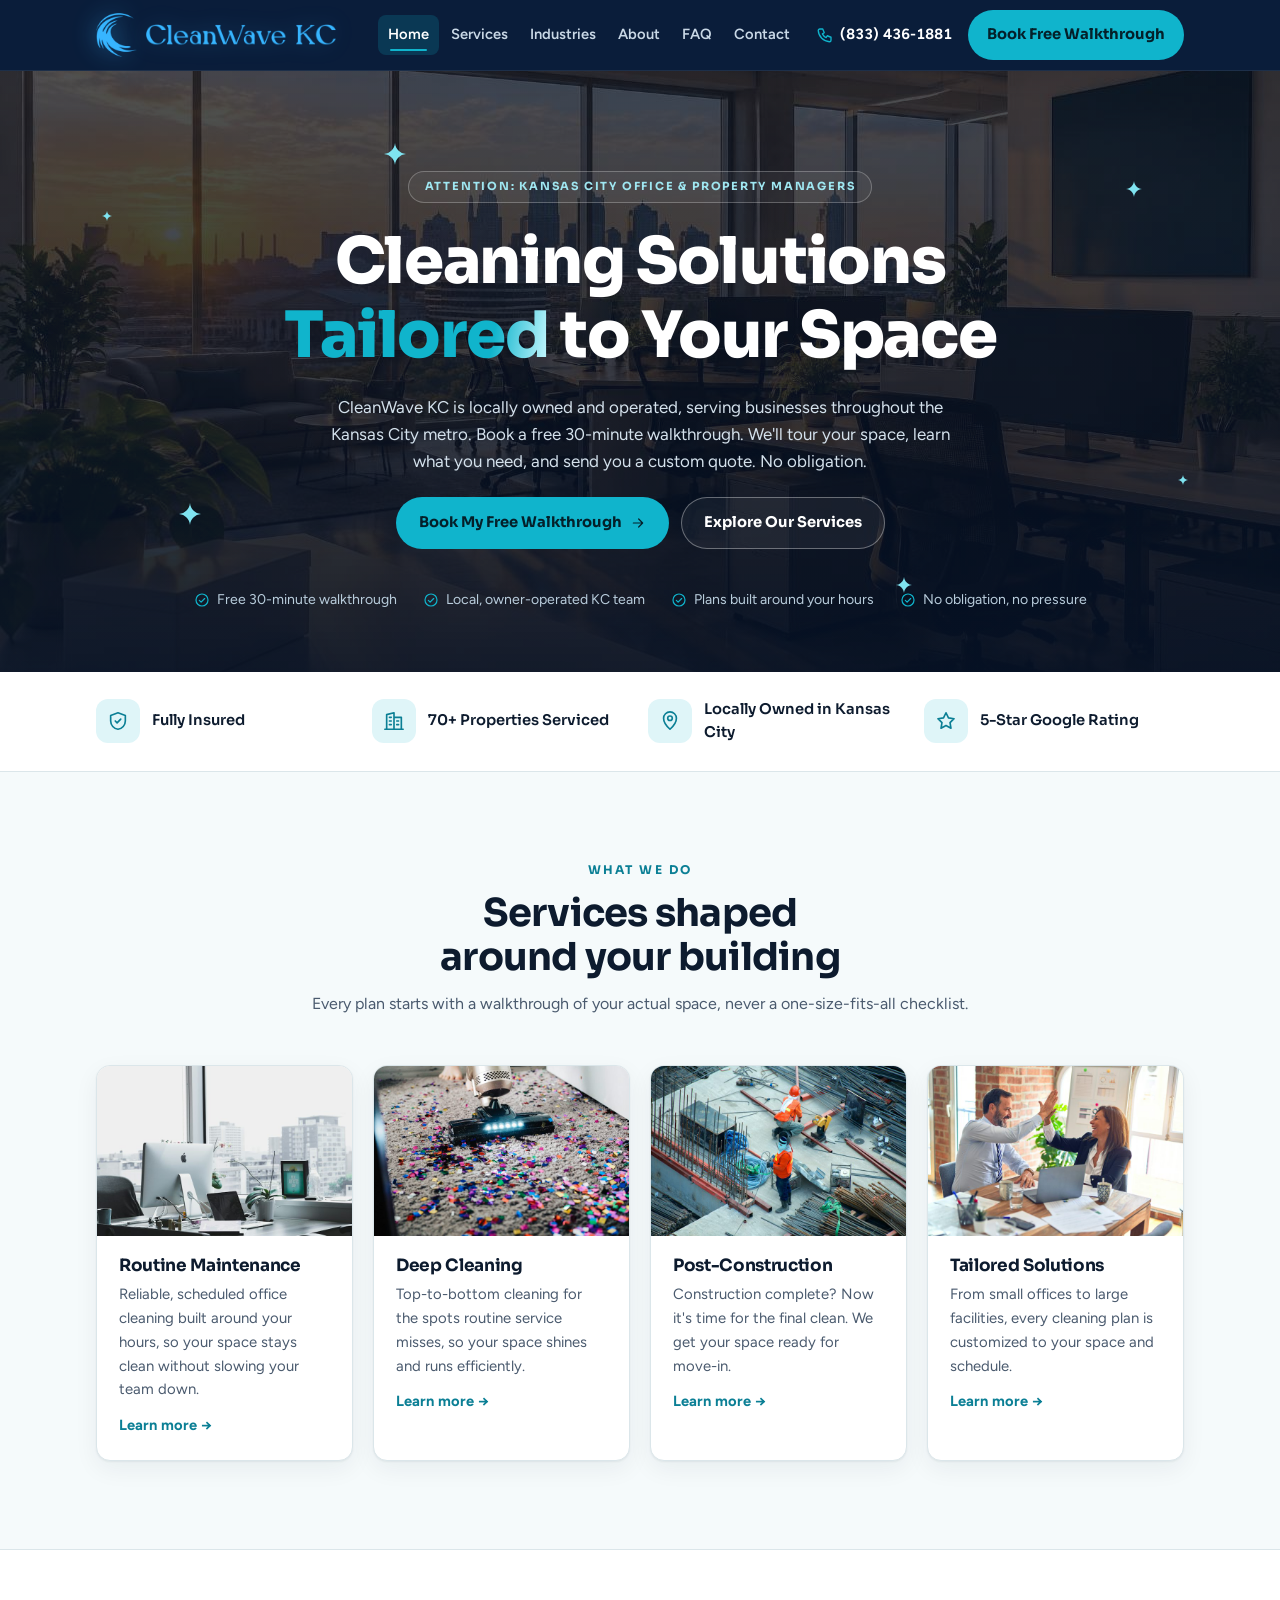
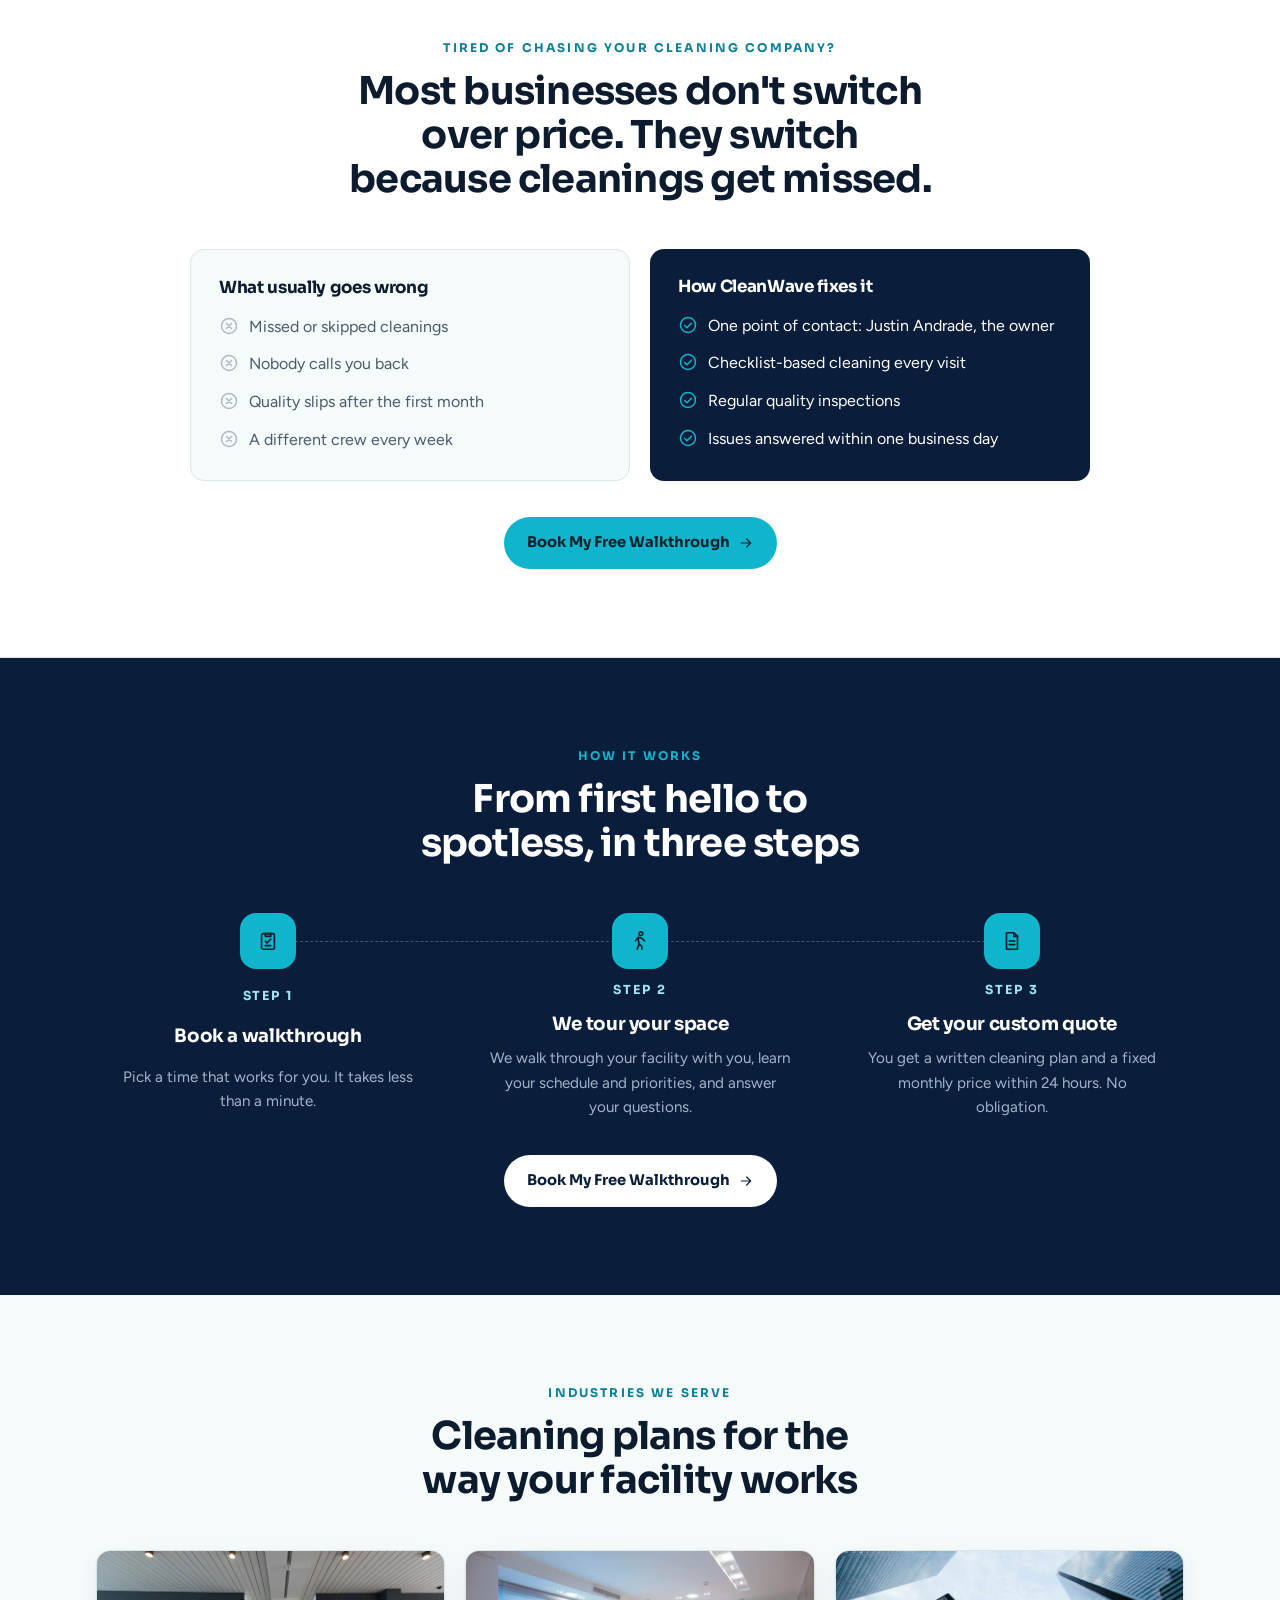
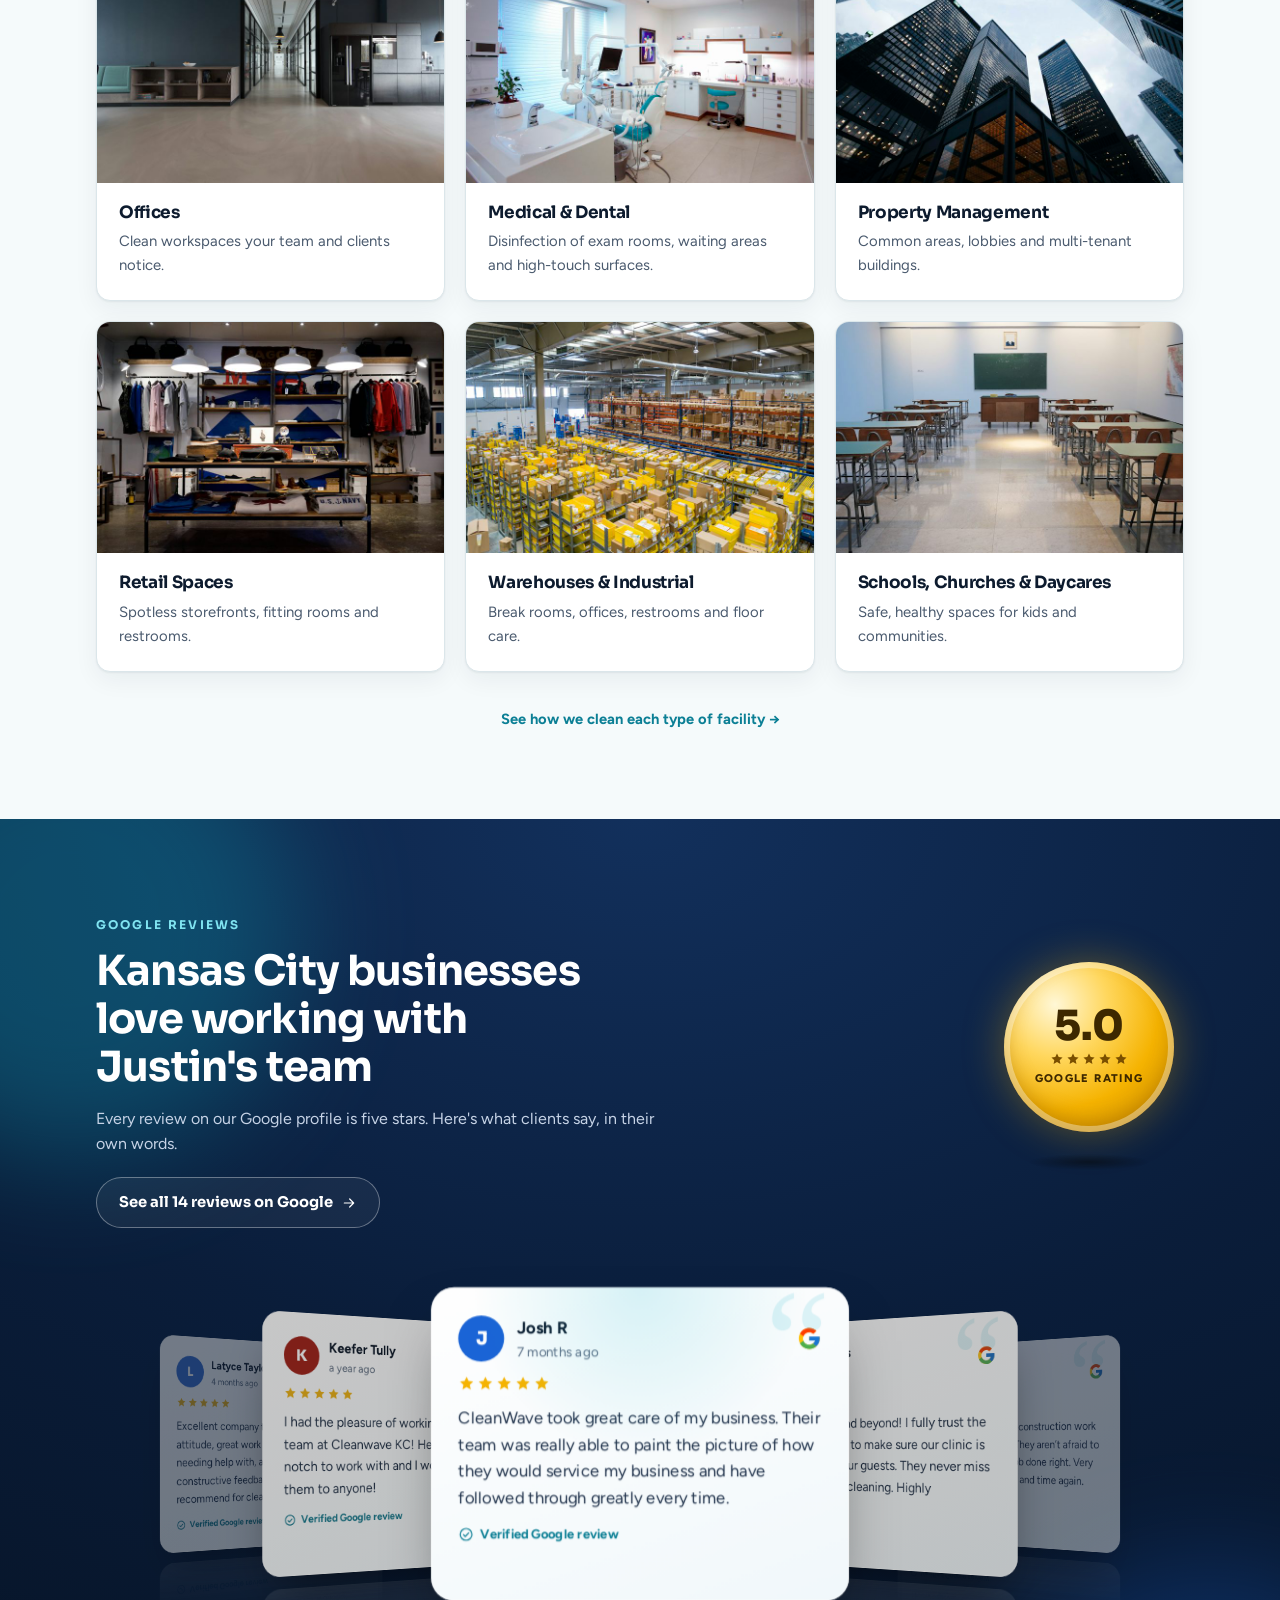
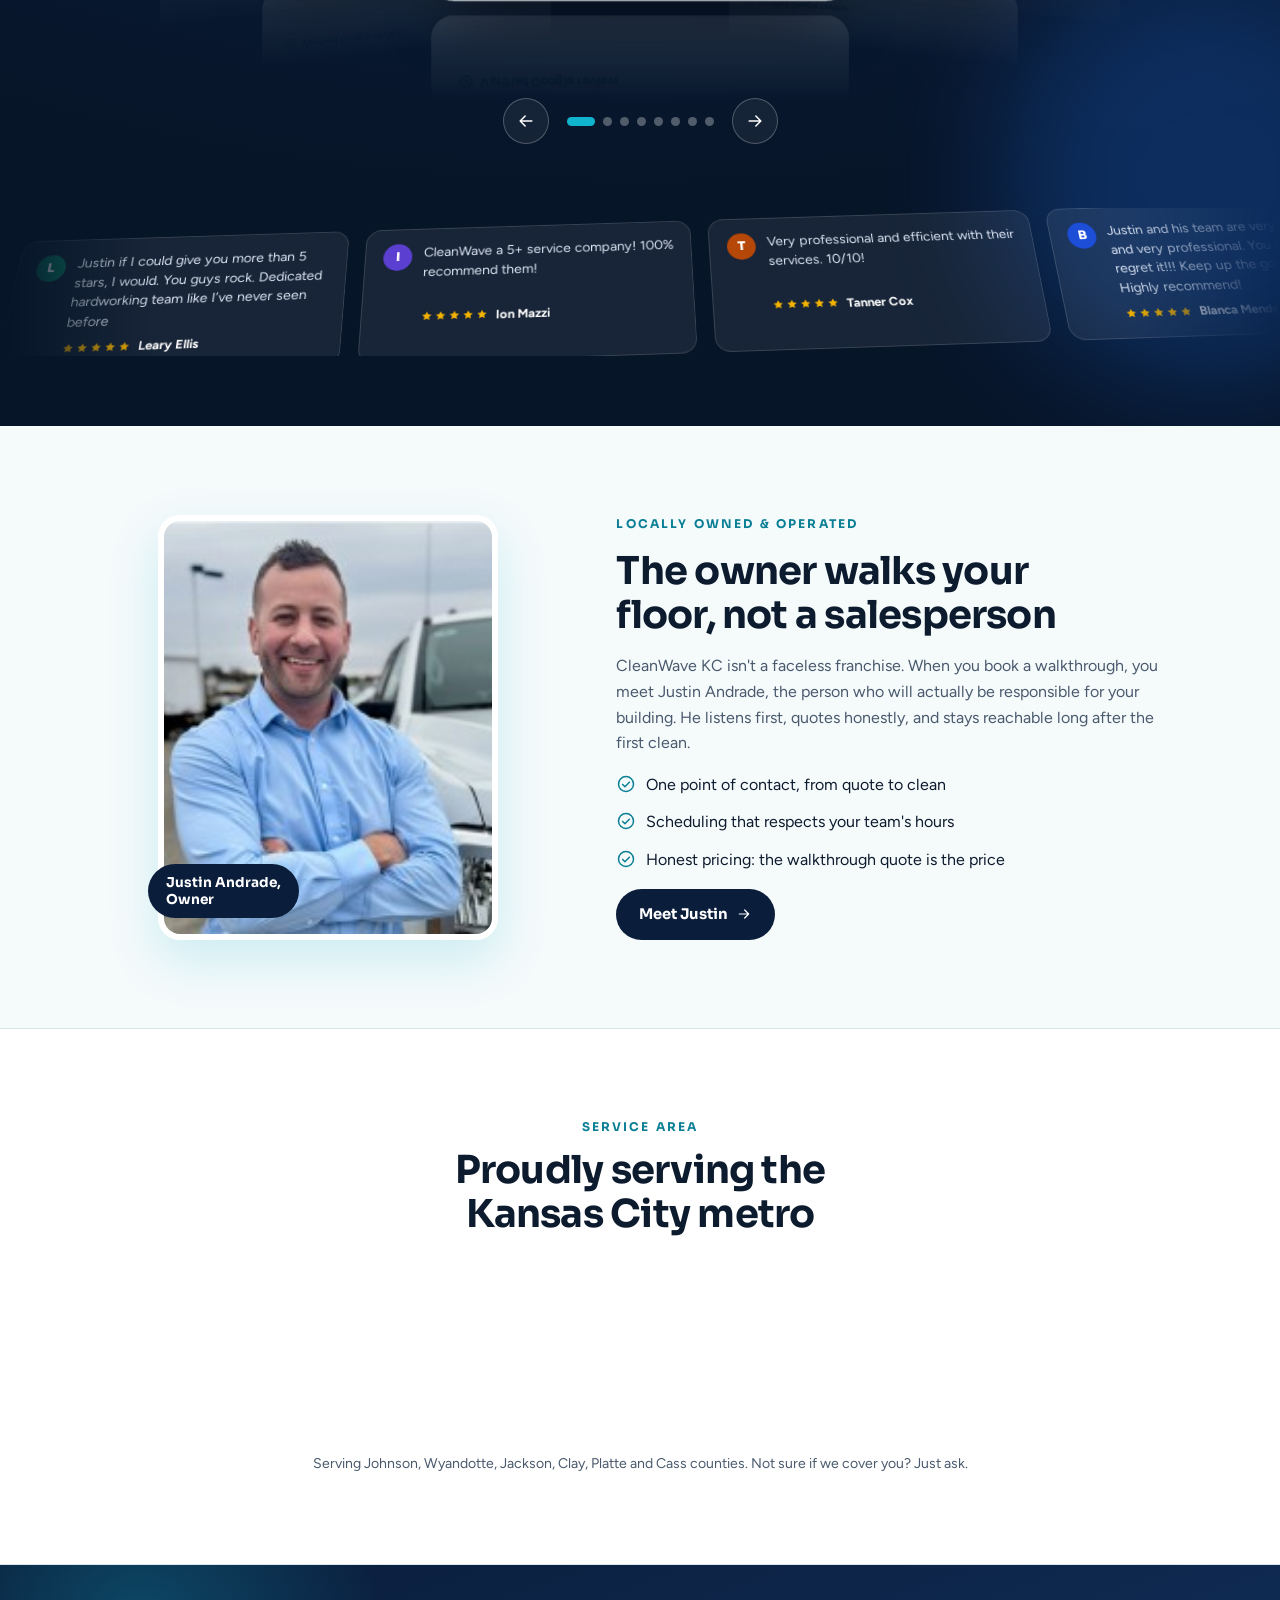
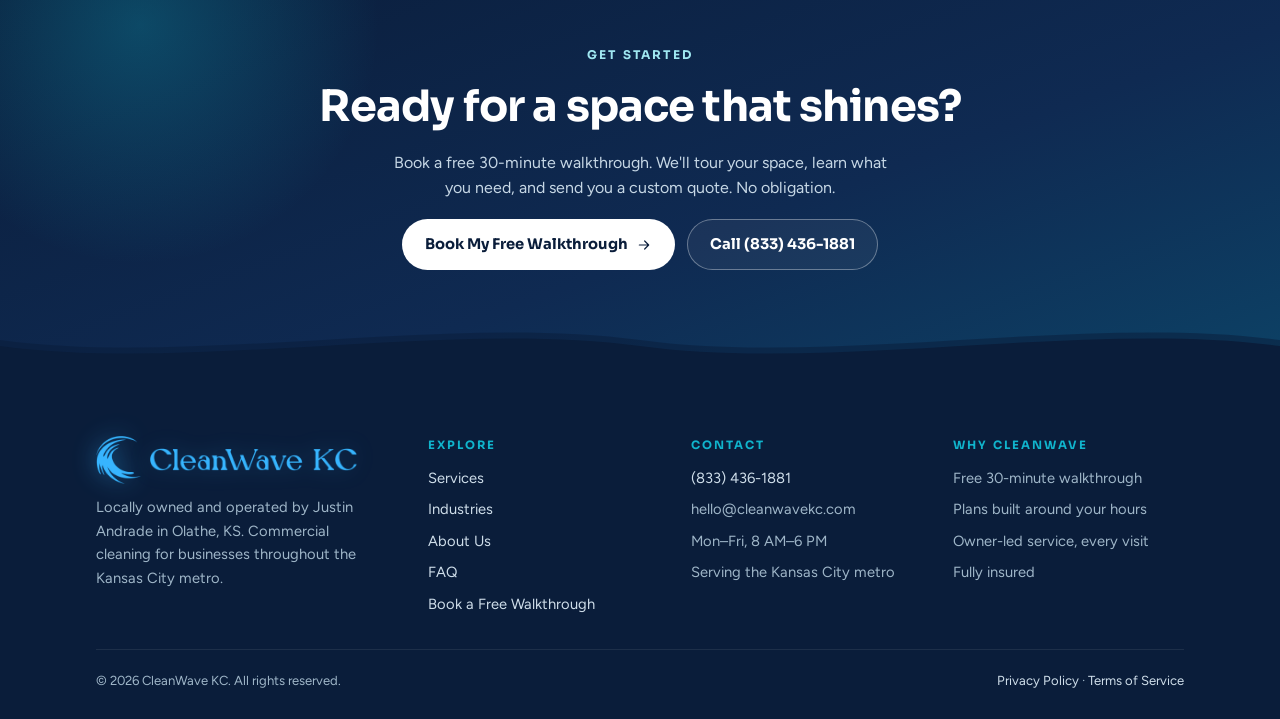
==== commit 08f461f6: "SEO: homepage title, description, canonical, LocalBusiness + Justin Andrade schema, real phone" ====
--- a/index.html
+++ b/index.html
@@ -3,13 +3,81 @@
 <head>
 <meta charset="utf-8">
 <meta name="viewport" content="width=device-width, initial-scale=1, viewport-fit=cover">
-<title>CleanWave KC</title>
+<title>Commercial Cleaning &amp; Janitorial Services in Olathe &amp; Kansas City | CleanWave KC</title>
 <link rel="icon" type="image/png" href="img/logo-mark.png">
 <meta name="claude:viewport-fit-sides" content="cover">
 <link rel="preconnect" href="https://fonts.googleapis.com"><link rel="preconnect" href="https://fonts.gstatic.com" crossorigin><link rel="stylesheet" href="https://fonts.googleapis.com/css2?family=Sora:wght@500;600;700;800&family=Figtree:wght@400;500;600;700&display=swap">
 <link rel="stylesheet" href="styles.css">
 <style>:root{padding-top:env(safe-area-inset-top,0px);padding-bottom:env(safe-area-inset-bottom,0px)}[hidden]{display:none!important}</style>
 <!-- TRACKING: paste the Meta Pixel base code and the Google tag (gtag.js) here, on every page. -->
+  <meta name="description" content="Locally owned commercial cleaning and janitorial services in Olathe and the Kansas City metro, led by owner Justin Andrade. Book a free 30-minute walkthrough.">
+  <link rel="canonical" href="https://www.cleanwavekc.com/">
+  <script type="application/ld+json">
+{
+  "@context": "https://schema.org",
+  "@graph": [
+    {
+      "@type": "LocalBusiness",
+      "@id": "https://www.cleanwavekc.com/#business",
+      "name": "CleanWave KC",
+      "legalName": "CleanWave KC LLC",
+      "url": "https://www.cleanwavekc.com/",
+      "logo": "https://www.cleanwavekc.com/img/logo-mark.png",
+      "image": "https://www.cleanwavekc.com/img/logo-mark.png",
+      "description": "Locally owned commercial cleaning and janitorial company in Olathe, Kansas, serving businesses across the Kansas City metro.",
+      "telephone": "+1-833-436-1881",
+      "foundingDate": "2024-09",
+      "founder": {
+        "@id": "https://www.cleanwavekc.com/about#justin-andrade"
+      },
+      "employee": {
+        "@id": "https://www.cleanwavekc.com/about#justin-andrade"
+      },
+      "address": {
+        "@type": "PostalAddress",
+        "addressLocality": "Olathe",
+        "addressRegion": "KS",
+        "addressCountry": "US"
+      },
+      "areaServed": [
+        "Olathe, KS",
+        "Overland Park, KS",
+        "Lenexa, KS",
+        "Gardner, KS",
+        "Lawrence, KS",
+        "Kansas City, KS",
+        "Kansas City, MO",
+        "Johnson County, KS"
+      ],
+      "sameAs": [
+        "https://www.facebook.com/profile.php?id=61566322469825",
+        "https://www.instagram.com/cleanwave_kc/",
+        "https://www.linkedin.com/company/cleanwave-kc",
+        "https://www.pinterest.com/cleanwavekc/",
+        "https://www.youtube.com/@CleanWaveKCCommercialCleaning"
+      ]
+    },
+    {
+      "@type": "Person",
+      "@id": "https://www.cleanwavekc.com/about#justin-andrade",
+      "name": "Justin Andrade",
+      "jobTitle": "Owner",
+      "url": "https://www.cleanwavekc.com/about",
+      "image": "https://www.cleanwavekc.com/img/justin.jpg",
+      "worksFor": {
+        "@id": "https://www.cleanwavekc.com/#business"
+      },
+      "homeLocation": {
+        "@type": "Place",
+        "name": "Olathe, Kansas"
+      },
+      "sameAs": [
+        "https://www.facebook.com/justin.andrade.71"
+      ]
+    }
+  ]
+}
+  </script>
 </head>
 <body>
 <svg width="0" height="0" style="position:absolute" aria-hidden="true"><defs>
@@ -39,11 +107,11 @@
   <div class="wrap">
     <a class="logo" href="index.html" aria-label="CleanWave KC home"><span class="brand-logo"><img class="brand-mark" src="img/logo-mark.png" alt="" width="43" height="46"><img class="brand-word" src="img/logo-word.png" alt="CleanWave KC" width="199" height="23"></span></a>
     <nav class="nav" aria-label="Main"><a href="index.html" aria-current="page">Home</a><a href="services.html">Services</a><a href="industries.html">Industries</a><a href="about.html">About</a><a href="faq.html">FAQ</a><a href="quote.html">Contact</a></nav>
-    <a class="phone" href="tel:+18160000000"><svg class="ico"><use href="#i-phone"/></svg>(816) 000-0000</a>
+    <a class="phone" href="tel:+18334361881"><svg class="ico"><use href="#i-phone"/></svg>(833) 436-1881</a>
     <a class="btn btn-teal" href="quote.html">Book Free Walkthrough</a>
     <button class="burger" id="burger" aria-label="Open menu" aria-expanded="false"><svg class="ico" style="width:26px;height:26px"><use href="#i-menu"/></svg></button>
   </div>
-  <nav class="mnav" id="mnav" aria-label="Mobile"><a href="index.html" aria-current="page">Home</a><a href="services.html">Services</a><a href="industries.html">Industries</a><a href="about.html">About</a><a href="faq.html">FAQ</a><a href="quote.html">Contact</a><a href="tel:+18160000000">Call (816) 000-0000</a><a class="btn btn-teal" href="quote.html">Book My Free Walkthrough</a></nav>
+  <nav class="mnav" id="mnav" aria-label="Mobile"><a href="index.html" aria-current="page">Home</a><a href="services.html">Services</a><a href="industries.html">Industries</a><a href="about.html">About</a><a href="faq.html">FAQ</a><a href="quote.html">Contact</a><a href="tel:+18334361881">Call (833) 436-1881</a><a class="btn btn-teal" href="quote.html">Book My Free Walkthrough</a></nav>
 </header>
 <main>
 <section class="hero" style="background-image:url('img/hero.jpg')">
@@ -69,7 +137,7 @@
   <div class="head"><span class="eyebrow">Tired of chasing your cleaning company?</span><h2>Most businesses don't switch over price. They switch because cleanings get missed.</h2></div>
   <div class="vs">
     <div class="bad"><h3>What usually goes wrong</h3><ul class="ticks"><li><svg class="ico"><use href="#i-x"/></svg>Missed or skipped cleanings</li><li><svg class="ico"><use href="#i-x"/></svg>Nobody calls you back</li><li><svg class="ico"><use href="#i-x"/></svg>Quality slips after the first month</li><li><svg class="ico"><use href="#i-x"/></svg>A different crew every week</li></ul></div>
-    <div class="good"><h3>How CleanWave fixes it</h3><ul class="ticks"><li><svg class="ico"><use href="#i-check"/></svg>One point of contact: Justin, the owner</li><li><svg class="ico"><use href="#i-check"/></svg>Checklist-based cleaning every visit</li><li><svg class="ico"><use href="#i-check"/></svg>Regular quality inspections</li><li><svg class="ico"><use href="#i-check"/></svg>Issues answered within one business day</li></ul></div>
+    <div class="good"><h3>How CleanWave fixes it</h3><ul class="ticks"><li><svg class="ico"><use href="#i-check"/></svg>One point of contact: Justin Andrade, the owner</li><li><svg class="ico"><use href="#i-check"/></svg>Checklist-based cleaning every visit</li><li><svg class="ico"><use href="#i-check"/></svg>Regular quality inspections</li><li><svg class="ico"><use href="#i-check"/></svg>Issues answered within one business day</li></ul></div>
   </div>
   <div class="center"><a class="btn btn-teal" href="quote.html">Book My Free Walkthrough <svg class="ico"><use href="#i-arrow"/></svg></a></div>
 </div></section>
@@ -192,17 +260,17 @@
 <section class="cta"><div class="wrap">
   <span class="eyebrow" style="color:#9fe7f1">Get started</span>
   <h2>Ready for a space that shines?</h2><p>Book a free 30-minute walkthrough. We'll tour your space, learn what you need, and send you a custom quote. No obligation.</p>
-  <div class="ctas"><a class="btn btn-white" href="quote.html">Book My Free Walkthrough <svg class="ico"><use href="#i-arrow"/></svg></a><a class="btn btn-ghost" href="tel:+18160000000">Call (816) 000-0000</a></div>
+  <div class="ctas"><a class="btn btn-white" href="quote.html">Book My Free Walkthrough <svg class="ico"><use href="#i-arrow"/></svg></a><a class="btn btn-ghost" href="tel:+18334361881">Call (833) 436-1881</a></div>
 </div></section>
 </main>
 <footer>
   <div class="wrap">
     <div>
       <a class="logo" href="index.html" aria-label="CleanWave KC home"><span class="brand-logo"><img class="brand-mark" src="img/logo-mark.png" alt="" width="43" height="46"><img class="brand-word" src="img/logo-word.png" alt="CleanWave KC" width="199" height="23"></span></a>
-      <p style="font-size:.92rem;max-width:32ch">Locally owned and operated commercial cleaning, serving businesses throughout the Kansas City metro.</p>
+      <p style="font-size:.92rem;max-width:32ch">Locally owned and operated by Justin Andrade in Olathe, KS. Commercial cleaning for businesses throughout the Kansas City metro.</p>
     </div>
     <div><h4>Explore</h4><ul><li><a href="services.html">Services</a></li><li><a href="industries.html">Industries</a></li><li><a href="about.html">About Us</a></li><li><a href="faq.html">FAQ</a></li><li><a href="quote.html">Book a Free Walkthrough</a></li></ul></div>
-    <div><h4>Contact</h4><ul><li><a href="tel:+18160000000">(816) 000-0000</a></li><li>hello@cleanwavekc.com</li><li>Mon–Fri, 8 AM–6 PM</li><li>Serving the Kansas City metro</li></ul></div>
+    <div><h4>Contact</h4><ul><li><a href="tel:+18334361881">(833) 436-1881</a></li><li>hello@cleanwavekc.com</li><li>Mon–Fri, 8 AM–6 PM</li><li>Serving the Kansas City metro</li></ul></div>
     <div><h4>Why CleanWave</h4><ul><li>Free 30-minute walkthrough</li><li>Plans built around your hours</li><li>Owner-led service, every visit</li><li>Fully insured</li></ul></div>
     <div class="legal"><span>© 2026 CleanWave KC. All rights reserved.</span><span><a href="privacy-policy.html">Privacy Policy</a> · <a href="terms.html">Terms of Service</a></span></div>
   </div>
